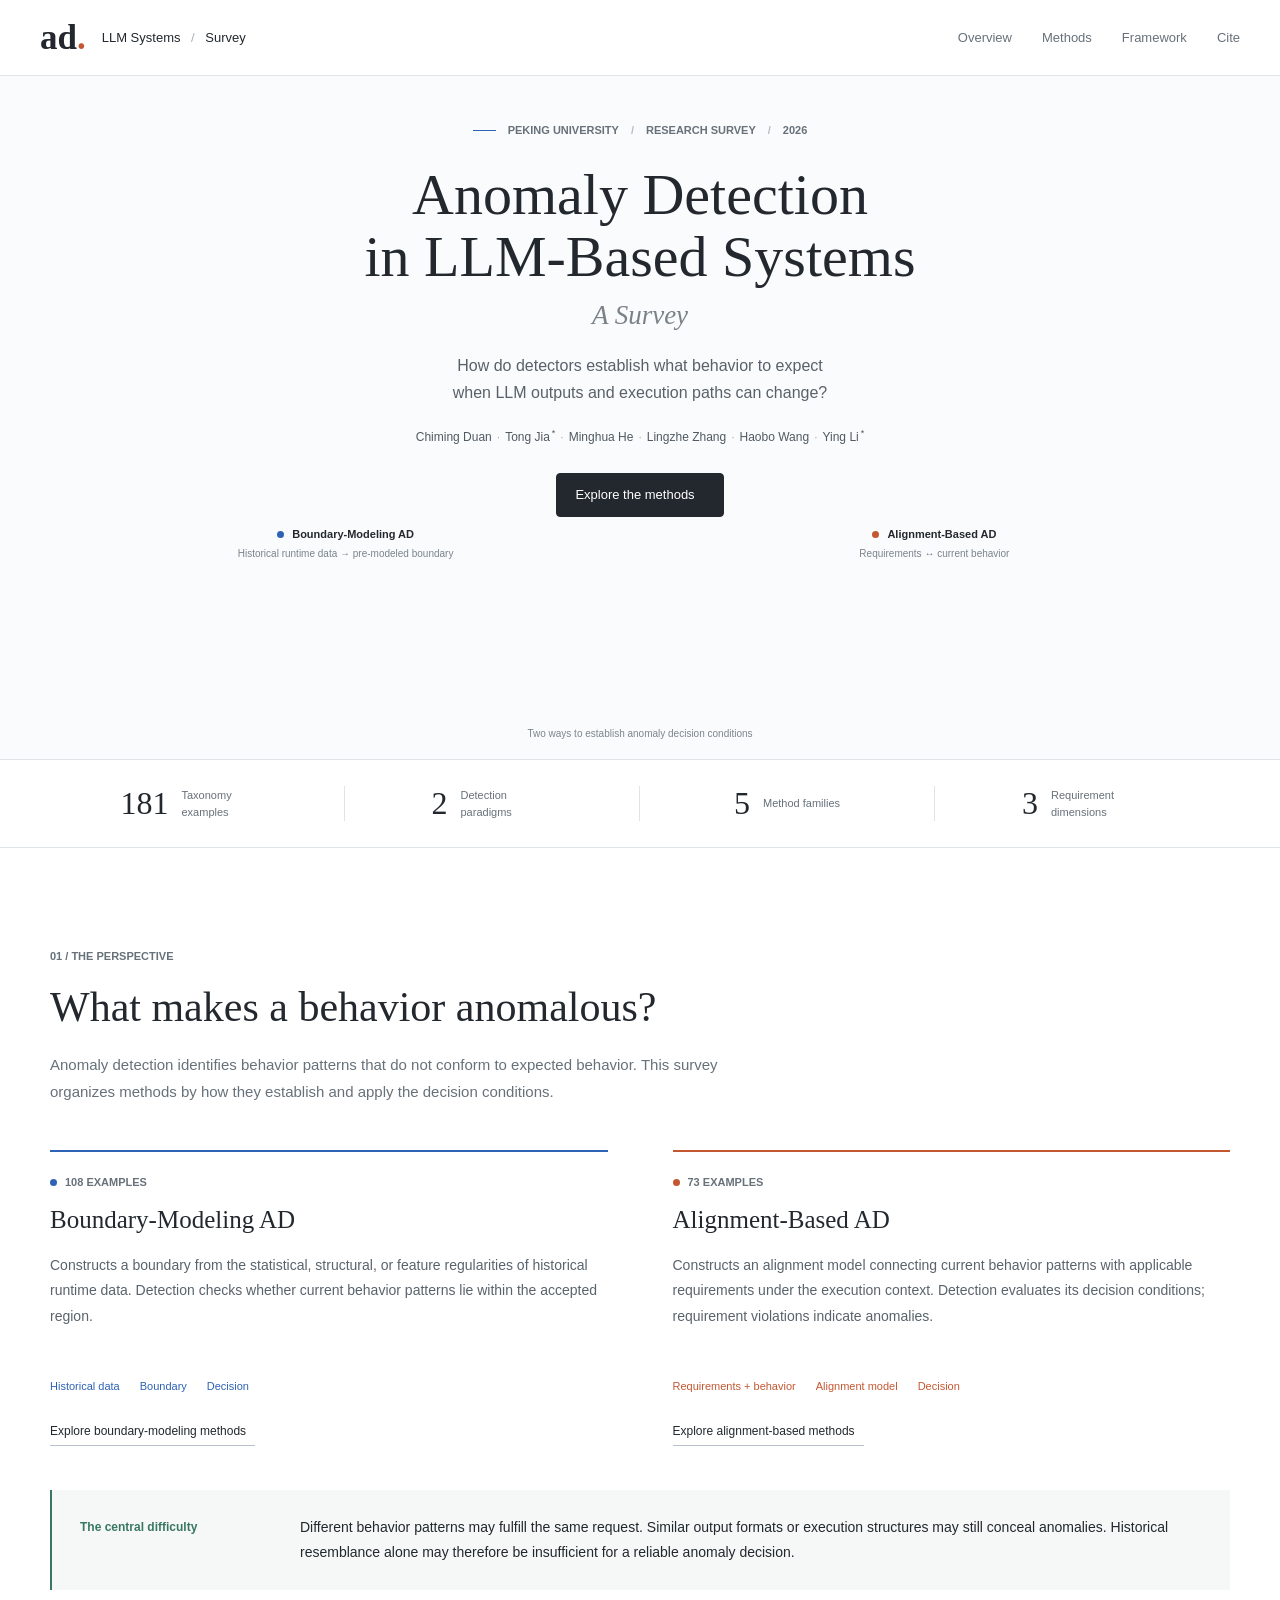
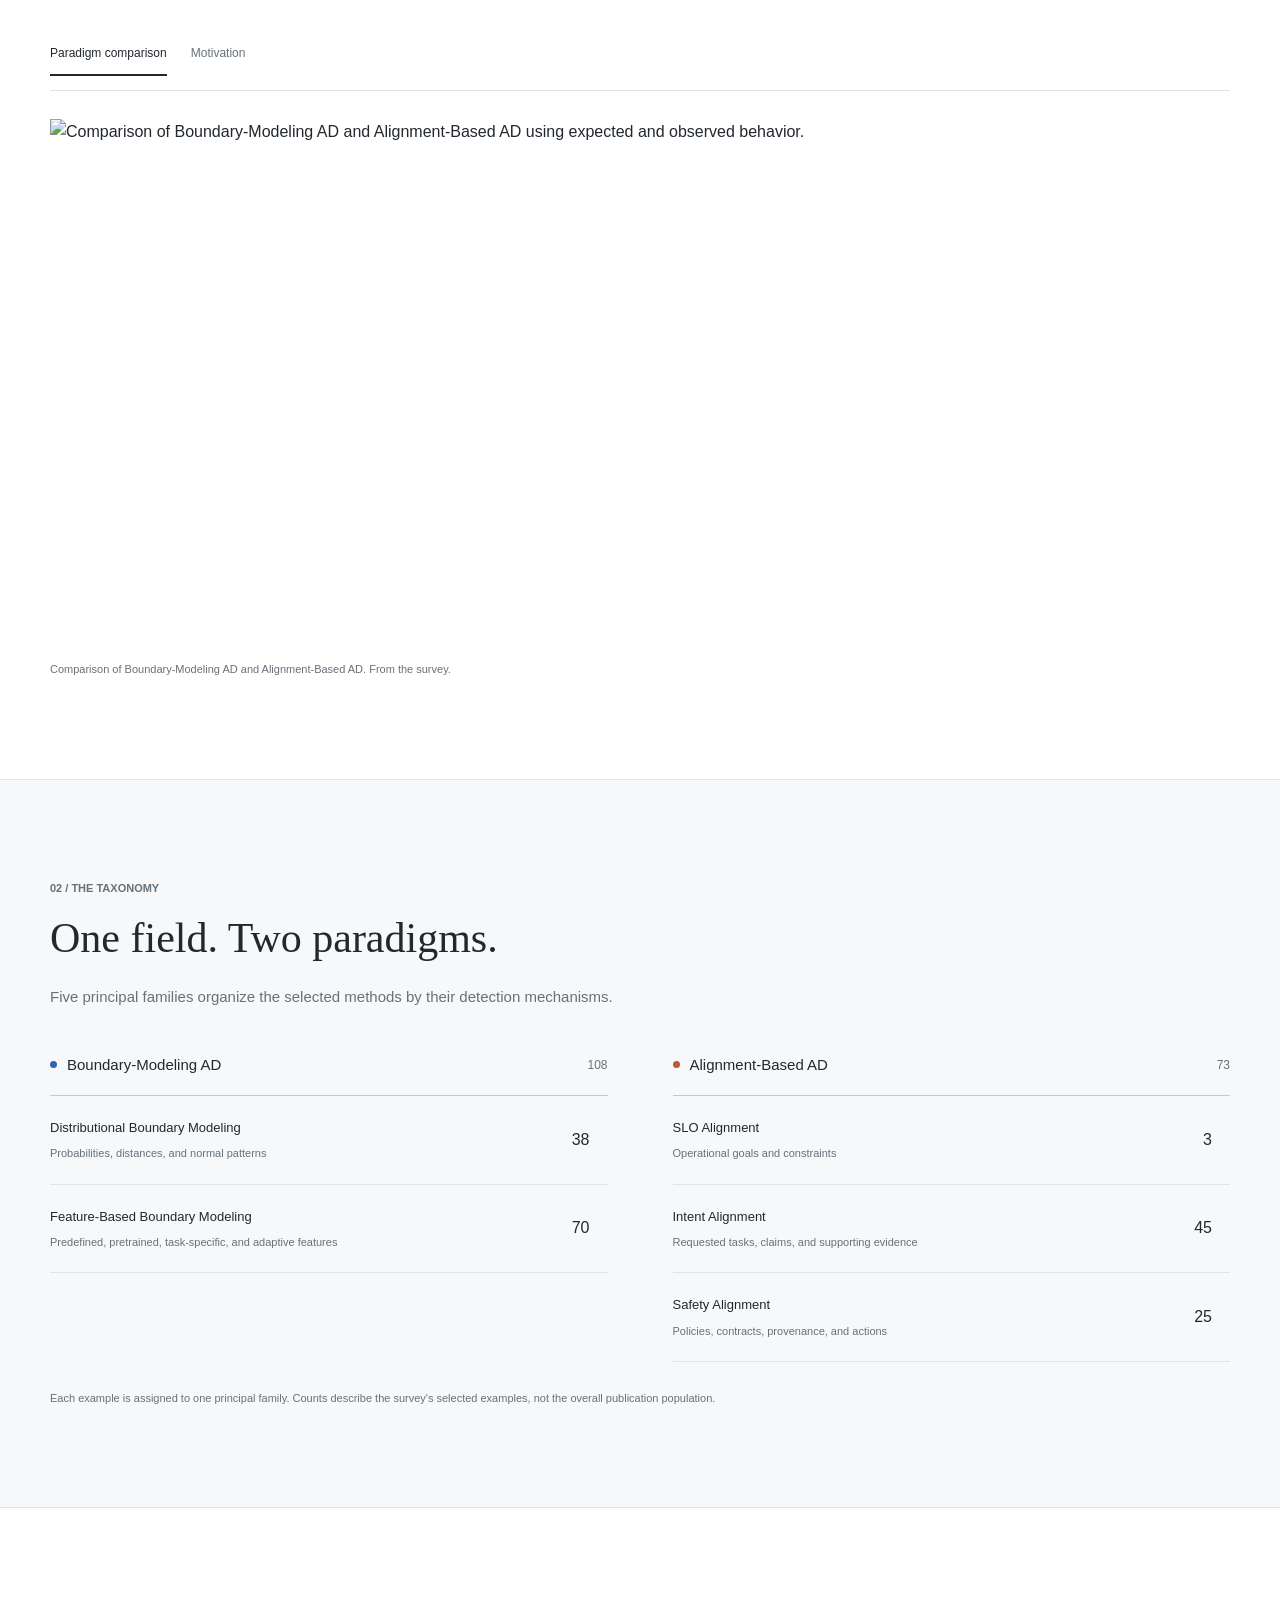
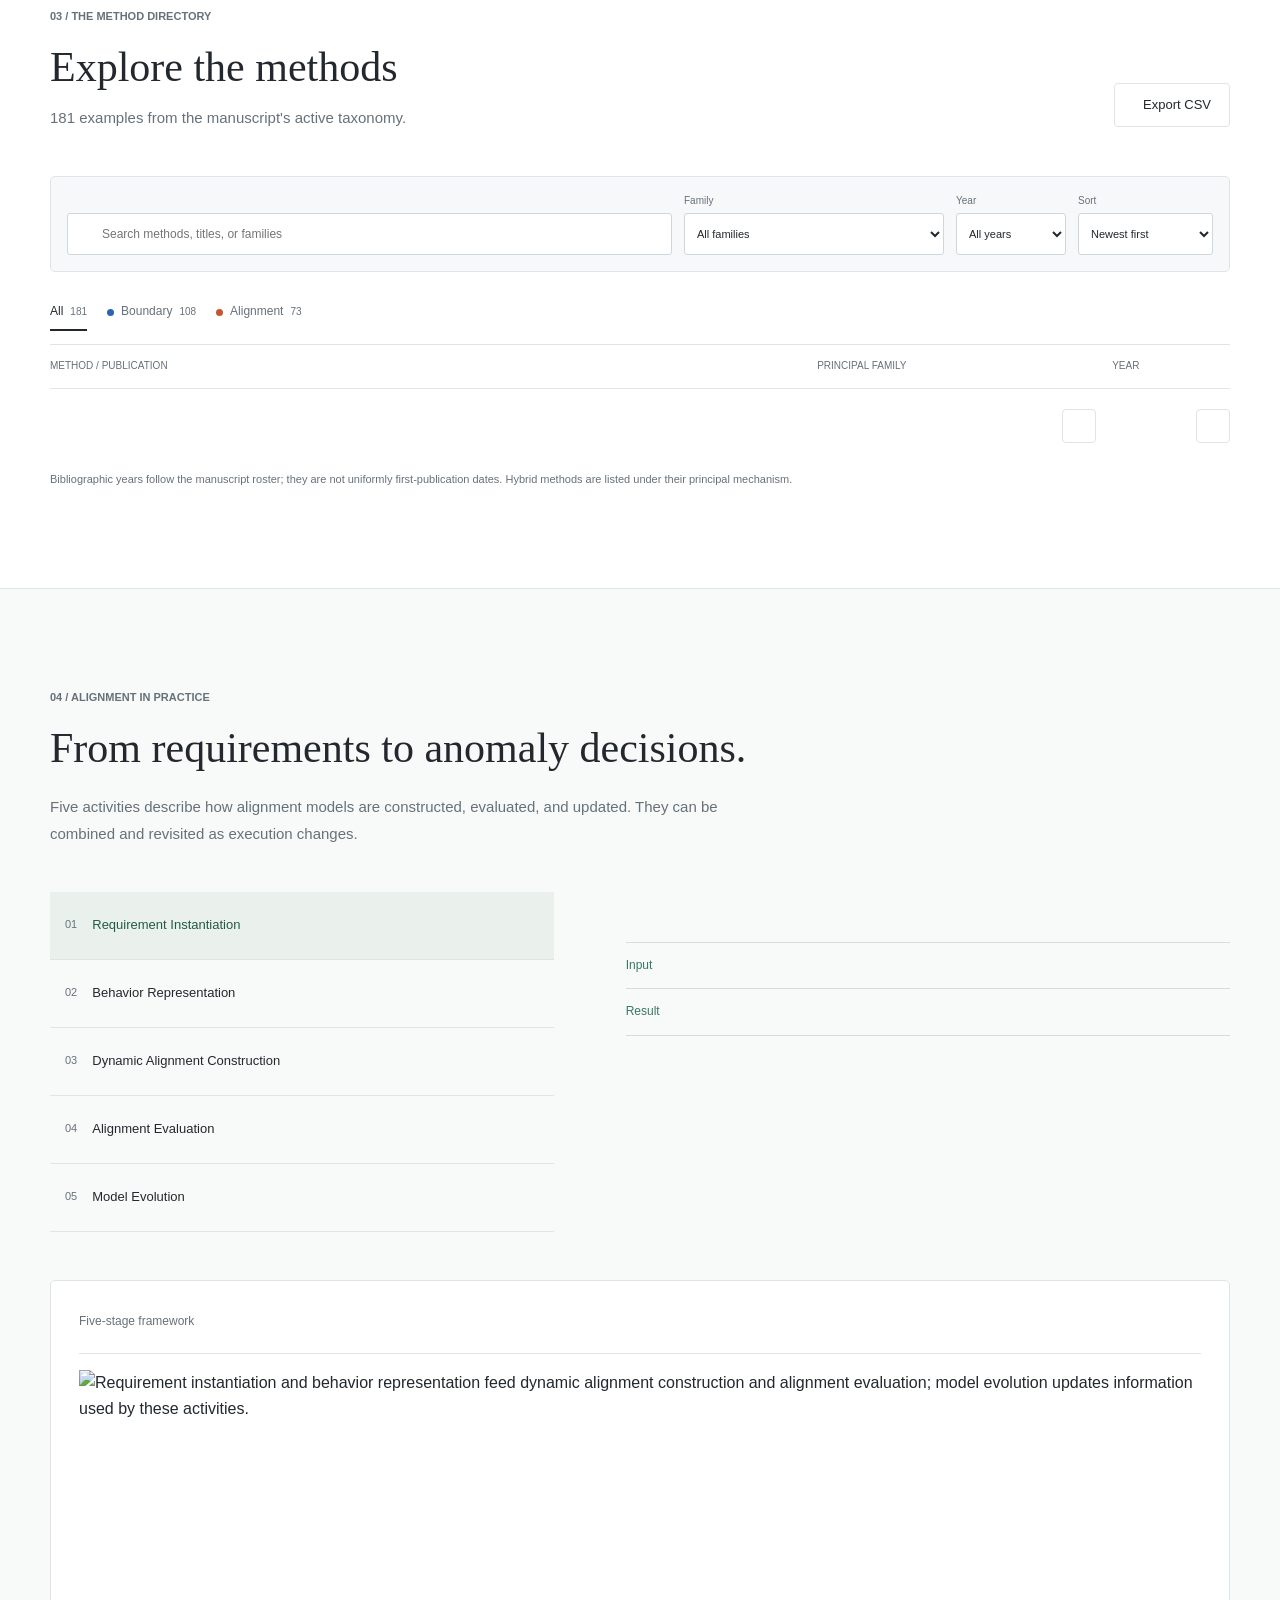
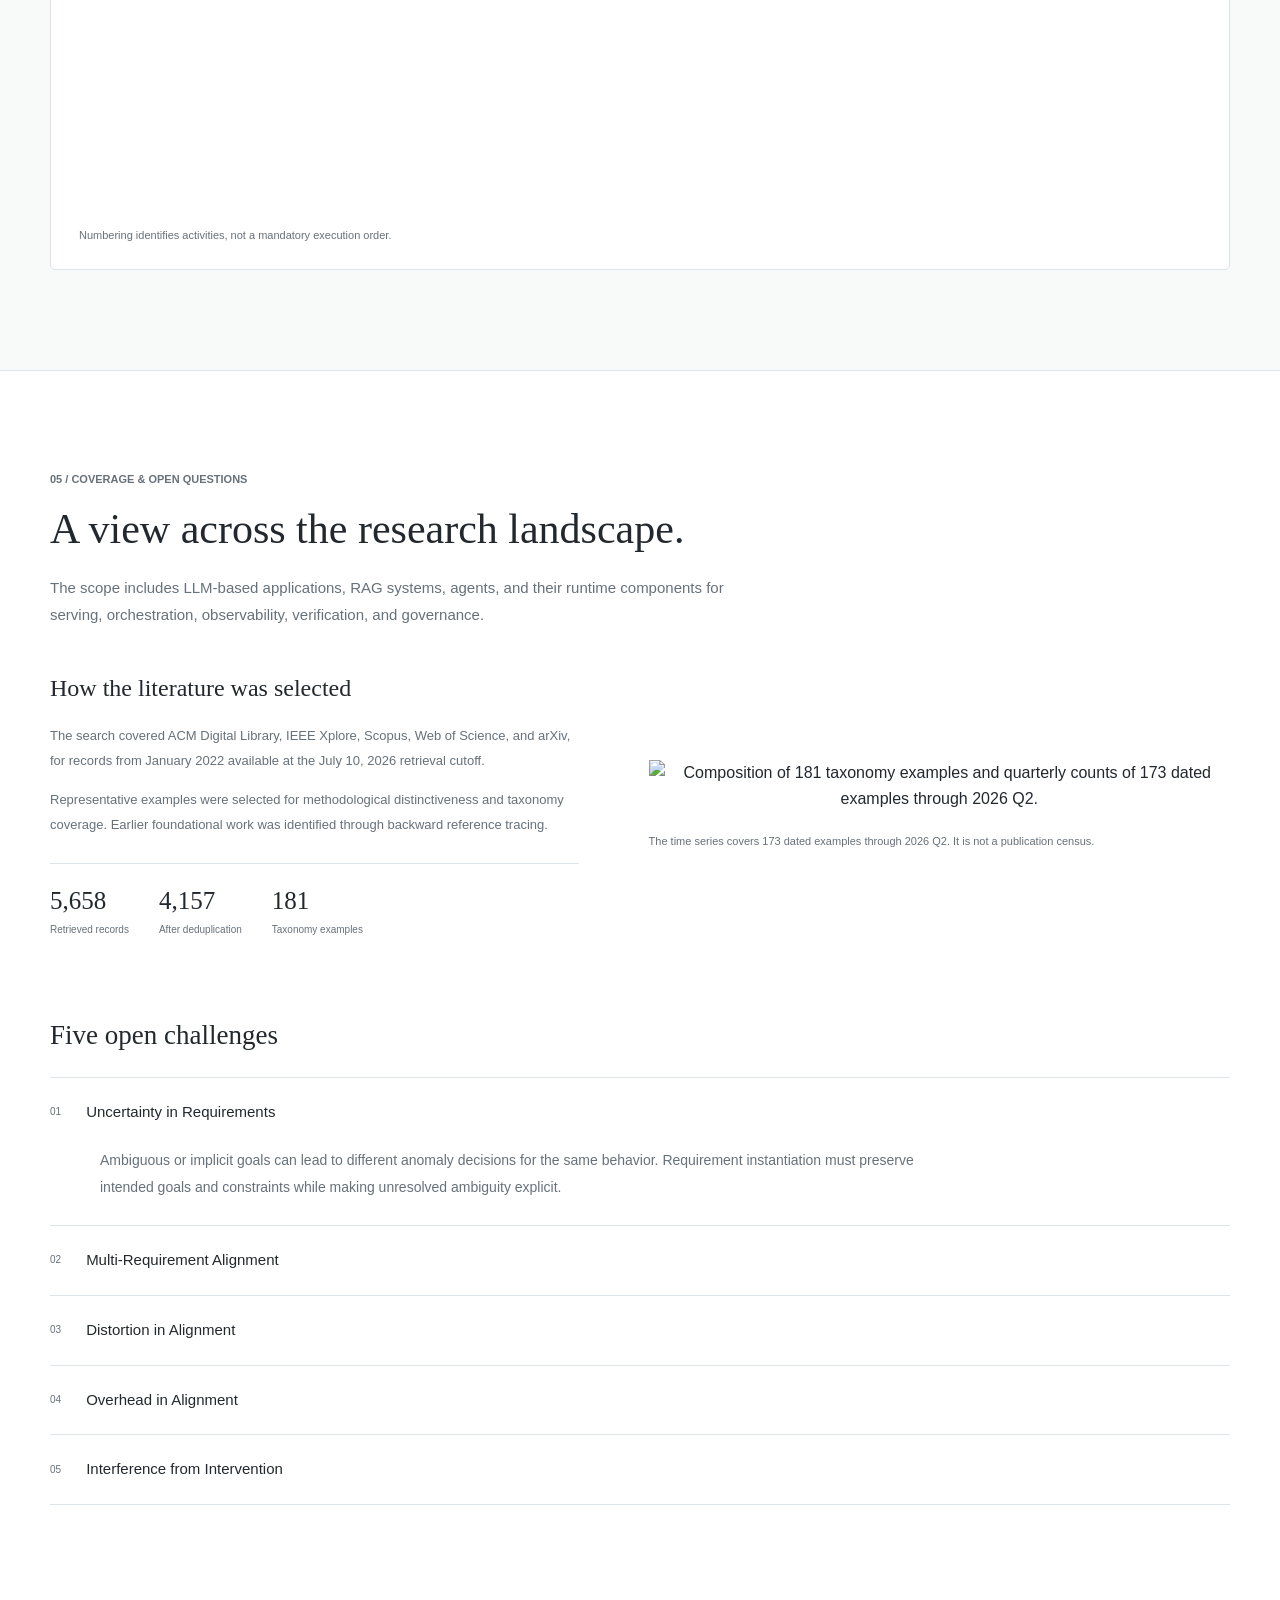
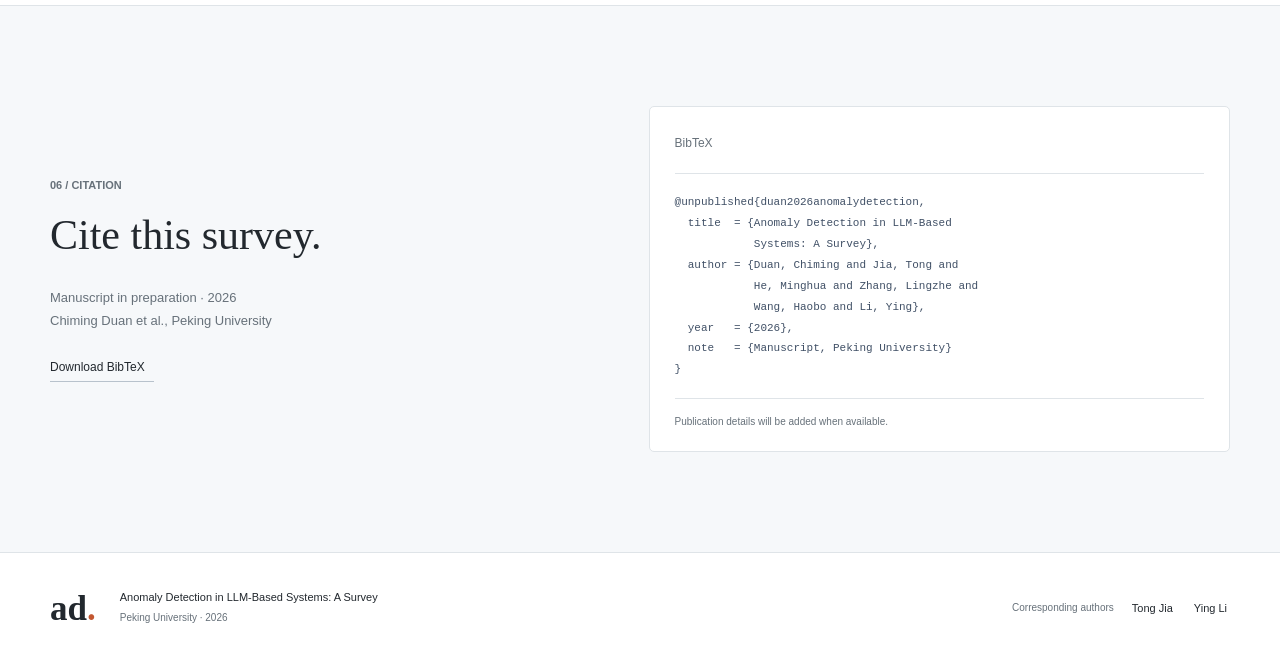
==== index.html @ 94375dc7 "Add survey companion website" ====
<!doctype html>
<html lang="en">
<head>
  <meta charset="utf-8">
  <meta name="viewport" content="width=device-width, initial-scale=1">
  <meta name="theme-color" content="#fafbfc">
  <title>Anomaly Detection in LLM-Based Systems: A Survey</title>
  <meta name="description" content="A survey of anomaly detection in LLM-based systems. Explore Boundary-Modeling AD, Alignment-Based AD, and 181 taxonomy examples.">
  <meta property="og:title" content="Anomaly Detection in LLM-Based Systems: A Survey">
  <meta property="og:description" content="Two detection paradigms. Five method families. A research companion by Chiming Duan et al., Peking University.">
  <meta property="og:type" content="website">
  <link rel="stylesheet" href="styles.css">
  <script src="assets/lucide.min.js" defer></script>
  <script src="assets/data.js" defer></script>
  <script src="app.js" defer></script>
</head>
<body>
  <a class="skip-link" href="#overview">Skip to content</a>
  <header class="site-header">
    <div class="nav-wrap">
      <a class="brand" href="#top" aria-label="Survey home"><span class="brand-mark">ad<span>.</span></span><span>LLM Systems<span class="brand-divider"> / </span>Survey</span></a>
      <nav aria-label="Main navigation">
        <a href="#overview">Overview</a><a href="#methods">Methods</a><a href="#framework">Framework</a><a href="#citation">Cite</a>
      </nav>
      <button class="icon-button menu-toggle" aria-label="Open navigation" aria-expanded="false" aria-controls="mobile-nav"><i data-lucide="menu"></i></button>
    </div>
    <nav id="mobile-nav" class="mobile-nav" aria-label="Mobile navigation" hidden><a href="#overview">Overview</a><a href="#methods">Methods</a><a href="#framework">Framework</a><a href="#citation">Citation</a></nav>
  </header>

  <main id="top">
    <section id="introduction" class="hero" aria-labelledby="paper-title">
      <canvas id="hero-canvas" aria-hidden="true"></canvas>
      <div class="hero-content container">
        <p class="eyebrow"><span class="small-line"></span> Peking University <span class="dot-separator">/</span> Research survey <span class="dot-separator">/</span> 2026</p>
        <h1 id="paper-title">Anomaly Detection<br>in LLM-Based Systems<span class="survey-subtitle">A Survey</span></h1>
        <p class="hero-description">How do detectors establish what behavior to expect<br class="desktop-break"> when LLM outputs and execution paths can change?</p>
        <p class="authors"><span class="author-name">Chiming Duan</span><span>·</span><span class="author-name">Tong Jia<sup>*</sup></span><span>·</span><span class="author-name">Minghua He</span><span>·</span><span class="author-name">Lingzhe Zhang</span><span>·</span><span class="author-name">Haobo Wang</span><span>·</span><span class="author-name">Ying Li<sup>*</sup></span></p>
        <div class="hero-actions"><a class="button primary" href="#methods">Explore the methods<i data-lucide="arrow-down"></i></a></div>
      </div>
      <div class="scene-label scene-label-boundary"><span class="legend-mark blue"></span>Boundary-Modeling AD<small>Historical runtime data → pre-modeled boundary</small></div>
      <div class="scene-label scene-label-alignment"><span class="legend-mark orange"></span>Alignment-Based AD<small>Requirements ↔ current behavior</small></div>
      <p class="hero-bottom">Two ways to establish anomaly decision conditions</p>
    </section>

    <div class="stats-band"><div class="container stats-grid">
      <div><strong>181</strong><span>Taxonomy examples</span></div><div><strong>2</strong><span>Detection paradigms</span></div><div><strong>5</strong><span>Method families</span></div><div><strong>3</strong><span>Requirement dimensions</span></div>
    </div></div>

    <section id="overview" class="section container">
      <div class="section-heading"><p class="section-index">01 / The perspective</p><h2>What makes a behavior anomalous?</h2><p>Anomaly detection identifies behavior patterns that do not conform to expected behavior. This survey organizes methods by how they establish and apply the decision conditions.</p></div>
      <div class="paradigm-columns">
        <article class="paradigm boundary"><div class="paradigm-heading"><span class="legend-mark blue"></span><span class="overline">108 examples</span></div><h3>Boundary-Modeling AD</h3><p>Constructs a boundary from the statistical, structural, or feature regularities of historical runtime data. Detection checks whether current behavior patterns lie within the accepted region.</p><div class="flow-line"><span>Historical data</span><i data-lucide="arrow-right"></i><span>Boundary</span><i data-lucide="arrow-right"></i><span>Decision</span></div><a class="text-link" href="#methods" data-paradigm="Boundary-Modeling AD">Explore boundary-modeling methods<i data-lucide="arrow-up-right"></i></a></article>
        <article class="paradigm alignment"><div class="paradigm-heading"><span class="legend-mark orange"></span><span class="overline">73 examples</span></div><h3>Alignment-Based AD</h3><p>Constructs an alignment model connecting current behavior patterns with applicable requirements under the execution context. Detection evaluates its decision conditions; requirement violations indicate anomalies.</p><div class="flow-line"><span>Requirements + behavior</span><i data-lucide="arrow-right"></i><span>Alignment model</span><i data-lucide="arrow-right"></i><span>Decision</span></div><a class="text-link" href="#methods" data-paradigm="Alignment-Based AD">Explore alignment-based methods<i data-lucide="arrow-up-right"></i></a></article>
      </div>
      <div class="insight"><span class="insight-label">The central difficulty</span><p>Different behavior patterns may fulfill the same request. Similar output formats or execution structures may still conceal anomalies. Historical resemblance alone may therefore be insufficient for a reliable anomaly decision.</p></div>
      <figure class="paper-figure">
        <div class="figure-toolbar"><div class="figure-tabs" role="tablist" aria-label="Overview figures"><button role="tab" aria-selected="true" aria-controls="overview-figure" id="figure-tab-0" data-figure="paradigms">Paradigm comparison</button><button role="tab" aria-selected="false" aria-controls="overview-figure" id="figure-tab-1" data-figure="motivation" tabindex="-1">Motivation</button></div><button class="icon-button" id="expand-overview" aria-label="Expand overview figure" title="Expand figure"><i data-lucide="maximize-2"></i></button></div>
        <div id="overview-figure" role="tabpanel" aria-labelledby="figure-tab-0"><img id="overview-image" src="assets/paradigms.png" width="5307" height="2342" loading="lazy" alt="Comparison of Boundary-Modeling AD and Alignment-Based AD using expected and observed behavior."></div>
        <figcaption id="overview-caption">Comparison of Boundary-Modeling AD and Alignment-Based AD. From the survey.</figcaption>
      </figure>
    </section>

    <section class="taxonomy-band" aria-labelledby="taxonomy-title"><div class="container section">
      <div class="section-heading compact"><p class="section-index">02 / The taxonomy</p><h2 id="taxonomy-title">One field. Two paradigms.</h2><p>Five principal families organize the selected methods by their detection mechanisms.</p></div>
      <div class="taxonomy-groups">
        <div class="taxonomy-group"><h3><span class="legend-mark blue"></span>Boundary-Modeling AD<span>108</span></h3>
          <a class="family-row" href="#methods" data-family="Distributional Boundary Modeling"><span><strong>Distributional Boundary Modeling</strong><small>Probabilities, distances, and normal patterns</small></span><span class="family-count">38<i data-lucide="arrow-up-right"></i></span></a>
          <a class="family-row" href="#methods" data-family="Feature-Based Boundary Modeling"><span><strong>Feature-Based Boundary Modeling</strong><small>Predefined, pretrained, task-specific, and adaptive features</small></span><span class="family-count">70<i data-lucide="arrow-up-right"></i></span></a>
        </div>
        <div class="taxonomy-group"><h3><span class="legend-mark orange"></span>Alignment-Based AD<span>73</span></h3>
          <a class="family-row" href="#methods" data-family="SLO Alignment"><span><strong>SLO Alignment</strong><small>Operational goals and constraints</small></span><span class="family-count">3<i data-lucide="arrow-up-right"></i></span></a>
          <a class="family-row" href="#methods" data-family="Intent Alignment"><span><strong>Intent Alignment</strong><small>Requested tasks, claims, and supporting evidence</small></span><span class="family-count">45<i data-lucide="arrow-up-right"></i></span></a>
          <a class="family-row" href="#methods" data-family="Safety Alignment"><span><strong>Safety Alignment</strong><small>Policies, contracts, provenance, and actions</small></span><span class="family-count">25<i data-lucide="arrow-up-right"></i></span></a>
        </div>
      </div><p class="source-note">Each example is assigned to one principal family. Counts describe the survey's selected examples, not the overall publication population.</p>
    </div></section>

    <section id="methods" class="section container">
      <div class="section-heading heading-with-action"><div><p class="section-index">03 / The method directory</p><h2>Explore the methods</h2><p>181 examples from the manuscript's active taxonomy.</p></div><button class="button secondary" id="export-methods"><i data-lucide="download"></i>Export CSV</button></div>
      <form class="filter-bar" id="filters" role="search">
        <div class="search-field"><i data-lucide="search" aria-hidden="true"></i><label class="sr-only" for="search">Search methods, titles, or families</label><input type="search" id="search" placeholder="Search methods, titles, or families" autocomplete="off"><button type="button" class="icon-button" id="clear-search" aria-label="Clear search" title="Clear search" hidden><i data-lucide="x"></i></button></div>
        <div class="select-field"><label for="family-filter">Family</label><select id="family-filter"><option value="">All families</option><option>Distributional Boundary Modeling</option><option>Feature-Based Boundary Modeling</option><option>SLO Alignment</option><option>Intent Alignment</option><option>Safety Alignment</option></select></div>
        <div class="select-field"><label for="year-filter">Year</label><select id="year-filter"><option value="">All years</option><option>2026</option><option>2025</option><option>2024</option><option>2023</option><option>2022</option></select></div>
        <div class="select-field"><label for="sort-filter">Sort</label><select id="sort-filter"><option value="newest">Newest first</option><option value="oldest">Oldest first</option><option value="name">Name A–Z</option></select></div>
      </form>
      <div class="directory-meta"><div class="paradigm-filters" role="group" aria-label="Detection paradigm"><button type="button" aria-pressed="true" data-filter-paradigm="">All <span>181</span></button><button type="button" aria-pressed="false" data-filter-paradigm="Boundary-Modeling AD"><span class="legend-mark blue"></span>Boundary<span>108</span></button><button type="button" aria-pressed="false" data-filter-paradigm="Alignment-Based AD"><span class="legend-mark orange"></span>Alignment<span>73</span></button></div><p id="result-count" aria-live="polite"></p></div>
      <div class="methods-table-wrap"><table class="methods-table"><thead><tr><th scope="col">Method / publication</th><th scope="col">Principal family</th><th scope="col">Year</th><th scope="col"><span class="sr-only">Publication link</span></th></tr></thead><tbody id="method-rows"></tbody></table><div id="empty-state" hidden><i data-lucide="search-x"></i><h3>No matching methods</h3><p>Try a different title, year, or family.</p><button class="button secondary" id="reset-filters">Reset filters</button></div></div>
      <div class="pagination"><span id="page-info"></span><div><button class="icon-button" id="prev-page" aria-label="Previous page" title="Previous page"><i data-lucide="arrow-left"></i></button><span id="page-number"></span><button class="icon-button" id="next-page" aria-label="Next page" title="Next page"><i data-lucide="arrow-right"></i></button></div></div>
      <p class="source-note">Bibliographic years follow the manuscript roster; they are not uniformly first-publication dates. Hybrid methods are listed under their principal mechanism.</p>
      <noscript><p>The complete method directory is available as a <a href="assets/survey-methods.csv">CSV download</a>.</p></noscript>
    </section>

    <section id="framework" class="framework-band"><div class="section container">
      <div class="section-heading"><p class="section-index">04 / Alignment in practice</p><h2>From requirements to anomaly decisions.</h2><p>Five activities describe how alignment models are constructed, evaluated, and updated. They can be combined and revisited as execution changes.</p></div>
      <div class="framework-layout"><div class="stage-tabs" role="tablist" aria-label="Alignment framework activities" aria-orientation="vertical">
        <button role="tab" id="stage-0" aria-selected="true" aria-controls="stage-panel" data-stage="0"><span>01</span>Requirement Instantiation<i data-lucide="arrow-right"></i></button>
        <button role="tab" id="stage-1" aria-selected="false" aria-controls="stage-panel" data-stage="1" tabindex="-1"><span>02</span>Behavior Representation<i data-lucide="arrow-right"></i></button>
        <button role="tab" id="stage-2" aria-selected="false" aria-controls="stage-panel" data-stage="2" tabindex="-1"><span>03</span>Dynamic Alignment Construction<i data-lucide="arrow-right"></i></button>
        <button role="tab" id="stage-3" aria-selected="false" aria-controls="stage-panel" data-stage="3" tabindex="-1"><span>04</span>Alignment Evaluation<i data-lucide="arrow-right"></i></button>
        <button role="tab" id="stage-4" aria-selected="false" aria-controls="stage-panel" data-stage="4" tabindex="-1"><span>05</span>Model Evolution<i data-lucide="arrow-right"></i></button>
      </div><div class="stage-panel" id="stage-panel" role="tabpanel" aria-labelledby="stage-0" tabindex="0"><span class="overline" id="stage-kicker"></span><h3 id="stage-title"></h3><p id="stage-description"></p><dl><div><dt>Input</dt><dd id="stage-input"></dd></div><div><dt>Result</dt><dd id="stage-output"></dd></div></dl></div></div>
      <figure class="paper-figure framework-figure"><div class="figure-toolbar"><span>Five-stage framework</span><button class="icon-button" data-expand="framework" aria-label="Expand framework figure" title="Expand figure"><i data-lucide="maximize-2"></i></button></div><img src="assets/framework.png" width="4028" height="1567" loading="lazy" alt="Requirement instantiation and behavior representation feed dynamic alignment construction and alignment evaluation; model evolution updates information used by these activities."><figcaption>Numbering identifies activities, not a mandatory execution order.</figcaption></figure>
    </div></section>

    <section class="section container" id="scope">
      <div class="section-heading"><p class="section-index">05 / Coverage & open questions</p><h2>A view across the research landscape.</h2><p>The scope includes LLM-based applications, RAG systems, agents, and their runtime components for serving, orchestration, observability, verification, and governance.</p></div>
      <div class="coverage-layout"><div class="coverage-copy"><h3>How the literature was selected</h3><p>The search covered ACM Digital Library, IEEE Xplore, Scopus, Web of Science, and arXiv, for records from January 2022 available at the July 10, 2026 retrieval cutoff.</p><p>Representative examples were selected for methodological distinctiveness and taxonomy coverage. Earlier foundational work was identified through backward reference tracing.</p><div class="screening-stats"><div><strong>5,658</strong><span>Retrieved records</span></div><div><strong>4,157</strong><span>After deduplication</span></div><div><strong>181</strong><span>Taxonomy examples</span></div></div></div><figure class="coverage-figure"><button class="image-button" data-expand="statistics" aria-label="Expand publication statistics"><img src="assets/publication-statistics.png" loading="lazy" alt="Composition of 181 taxonomy examples and quarterly counts of 173 dated examples through 2026 Q2."></button><figcaption>The time series covers 173 dated examples through 2026 Q2. It is not a publication census.</figcaption></figure></div>
      <div class="challenges"><h3>Five open challenges</h3><details open><summary><span>01</span>Uncertainty in Requirements<i data-lucide="plus"></i></summary><p>Ambiguous or implicit goals can lead to different anomaly decisions for the same behavior. Requirement instantiation must preserve intended goals and constraints while making unresolved ambiguity explicit.</p></details><details><summary><span>02</span>Multi-Requirement Alignment<i data-lucide="plus"></i></summary><p>SLO, user intent, and safety requirements can interact or conflict. Evaluation must retain separate condition-level results and evidence; achieving one goal does not cancel a mandatory constraint violation.</p></details><details><summary><span>03</span>Distortion in Alignment<i data-lucide="plus"></i></summary><p>Mapping requirements and behavior into related representations may weaken features that reveal a violation. Representational similarity should not be mistaken for conformity to expected behavior.</p></details><details><summary><span>04</span>Overhead in Alignment<i data-lucide="plus"></i></summary><p>Evidence retrieval, inference, verification, and model updates incur runtime costs. Incremental updates and selective verification must be evaluated alongside detection effectiveness and delay.</p></details><details><summary><span>05</span>Interference from Intervention<i data-lucide="plus"></i></summary><p>Blocking, retrying, or replanning too early may interrupt useful reasoning and self-correction. Intervention should account for subsequent execution and final task outcomes.</p></details></div>
    </section>

    <section id="citation" class="citation-band"><div class="section container citation-layout"><div><p class="section-index">06 / Citation</p><h2>Cite this survey.</h2><p>Manuscript in preparation · 2026<br>Chiming Duan et al., Peking University</p><div class="citation-links"><a class="text-link" href="assets/survey.bib" download>Download BibTeX<i data-lucide="arrow-down-to-line"></i></a></div></div><div class="citation-code"><div class="figure-toolbar"><span>BibTeX</span><button class="icon-button" id="copy-citation" title="Copy citation" aria-label="Copy BibTeX citation"><i data-lucide="copy"></i></button></div><pre><code id="bibtex">@unpublished{duan2026anomalydetection,
  title  = {Anomaly Detection in LLM-Based
            Systems: A Survey},
  author = {Duan, Chiming and Jia, Tong and
            He, Minghua and Zhang, Lingzhe and
            Wang, Haobo and Li, Ying},
  year   = {2026},
  note   = {Manuscript, Peking University}
}</code></pre><p>Publication details will be added when available.</p></div></div></section>
  </main>
  <footer class="container"><a class="brand-mark" href="#top" aria-label="Back to top">ad<span>.</span></a><p>Anomaly Detection in LLM-Based Systems: A Survey<br><span>Peking University · 2026</span></p><div><span>Corresponding authors</span><a href="mailto:jia.tong@pku.edu.cn">Tong Jia<i data-lucide="arrow-up-right"></i></a><a href="mailto:li.ying@pku.edu.cn">Ying Li<i data-lucide="arrow-up-right"></i></a></div></footer>
  <dialog id="figure-dialog" aria-labelledby="dialog-title"><div class="dialog-toolbar"><h2 id="dialog-title"></h2><div><a class="icon-button" id="download-figure" download aria-label="Download figure" title="Download figure"><i data-lucide="download"></i></a><button class="icon-button" id="close-dialog" aria-label="Close figure" title="Close figure"><i data-lucide="x"></i></button></div></div><div class="dialog-image"><img id="dialog-image" alt=""></div></dialog>
  <div class="toast" id="toast" role="status" hidden></div>
</body>
</html>
---- styles.css ----
:root{--ink:#22282e;--muted:#67717a;--line:#dfe4e8;--paper:#fff;--tint:#f6f8fa;--blue:#2d62b5;--blue-soft:#edf3fc;--orange:#c35731;--orange-soft:#fcf1ec;--green:#397763;--serif:Georgia,'Times New Roman',serif;--sans:Inter,-apple-system,BlinkMacSystemFont,'Segoe UI',sans-serif}
*{box-sizing:border-box;letter-spacing:0}html{scroll-behavior:smooth;scroll-padding-top:96px}body{margin:0;color:var(--ink);background:var(--paper);font-family:var(--sans);font-size:16px;line-height:1.65}a{color:inherit;text-decoration:none}button,input,select{font:inherit}button,a,input,select,summary{-webkit-tap-highlight-color:transparent}button{cursor:pointer}button:disabled{cursor:default;opacity:.32}button{color:inherit}button:focus-visible,a:focus-visible,input:focus-visible,select:focus-visible,summary:focus-visible,[tabindex]:focus-visible{outline:3px solid #3678d4;outline-offset:4px}svg{width:18px;height:18px;stroke-width:1.65;flex-shrink:0}img{display:block;max-width:100%;height:auto}h1,h2,h3,p{margin:0}h1,h2,h3{font-weight:500}h2{font-family:var(--serif);font-size:42px;line-height:1.18}h3{font-size:21px;line-height:1.35}p{overflow-wrap:break-word}button,select{border-radius:4px}[hidden]{display:none!important}.container{max-width:1180px;margin-inline:auto;width:calc(100% - 96px)}.section{padding-block:100px}.sr-only{position:absolute;width:1px;height:1px;overflow:hidden;clip:rect(0,0,0,0);white-space:nowrap}.skip-link{position:fixed;z-index:100;top:8px;left:8px;padding:10px 20px;background:white;transform:translateY(-180%)}.skip-link:focus{transform:none}.site-header{height:76px;position:sticky;top:0;background:#fffefcf5;background:rgba(255,255,255,.96);z-index:20;border-bottom:1px solid var(--line)}.nav-wrap{max-width:1440px;width:calc(100% - 80px);height:100%;margin:auto;display:flex;align-items:center;justify-content:space-between;gap:24px}.brand{display:flex;align-items:center;gap:16px;font-size:13px;font-weight:500;white-space:nowrap}.brand-mark{font-family:var(--serif);font-size:35px;font-weight:700;line-height:1}.brand-mark span{color:var(--orange)}.brand-divider{color:#aab1b8;margin-inline:7px}.nav-wrap nav{display:flex;gap:30px;font-size:13px;color:var(--muted)}.nav-wrap nav a{padding:24px 0;position:relative}.nav-wrap nav a:hover,.nav-wrap nav a.active{color:var(--ink)}.nav-wrap nav a.active:after{content:'';height:2px;background:var(--blue);position:absolute;bottom:12px;left:0;right:0}.header-paper{display:flex;align-items:center;gap:9px;font-size:13px}.header-paper svg:last-child{width:14px}.menu-toggle{display:none!important}.mobile-nav{position:absolute;top:63px;left:0;right:0;background:#fff;box-shadow:0 12px 18px #16212c0c;padding:10px 24px;border-bottom:1px solid var(--line)}.mobile-nav a{display:block;padding:12px 0}
.hero{position:relative;text-align:center;overflow:hidden;background:#fafbfc}.hero-content{position:relative;z-index:2;padding-top:46px;padding-bottom:242px;pointer-events:none}.hero-content a{pointer-events:auto}.eyebrow,.section-index,.overline{font-size:11px;font-weight:600;text-transform:uppercase;letter-spacing:0;line-height:1.5}.eyebrow{display:flex;align-items:center;justify-content:center;gap:12px;color:var(--muted);margin-bottom:25px}.small-line{width:23px;height:1px;background:var(--blue)}.dot-separator{color:#b5bdc4}h1{font-family:var(--serif);font-size:58px;line-height:1.07;font-weight:400}.survey-subtitle{display:block;font-size:27px;font-style:italic;color:#7a8289;margin-top:13px}.hero-description{font-size:16px;line-height:1.65;margin-top:24px;color:#58616a}.authors{font-size:12px;margin-top:20px;color:#4f5962}.authors span{color:#a9b1b8;margin:0 5px}.authors sup{font-size:9px;margin-left:2px}.hero-actions{display:flex;justify-content:center;gap:12px;margin-top:25px}.button{display:inline-flex;align-items:center;justify-content:center;gap:10px;min-height:44px;padding:11px 18px;font-size:13px;font-weight:500;line-height:1.4;border:1px solid var(--line);border-radius:4px;transition:background .15s,border-color .15s;white-space:normal;text-align:center}.button.primary{background:var(--ink);color:#fff;border-color:var(--ink)}.button.primary:hover{background:#3e4852}.button.secondary{background:#fff}.button.secondary:hover{border-color:#aebac6;background:#f8fafc}.button svg{width:16px;height:16px}.hero canvas{position:absolute;left:0;bottom:0;width:100%;height:246px}.scene-label{position:absolute;z-index:1;bottom:190px;font-size:11px;font-weight:600;width:44%;line-height:1.4;display:block}.scene-label .legend-mark{display:inline-block;margin-right:8px}.scene-label small{display:block;font-size:10px;font-weight:400;color:#7a838c;margin-top:5px}.scene-label-boundary{left:5%}.scene-label-alignment{right:5%}.hero-bottom{position:absolute;bottom:17px;left:0;right:0;font-size:10px;color:#7c858d}.legend-mark{width:7px;height:7px;border-radius:50%;display:block;flex-shrink:0}.blue{background:var(--blue)}.orange{background:var(--orange)}.stats-band{border-top:1px solid var(--line);border-bottom:1px solid var(--line)}.stats-grid{display:grid;grid-template-columns:repeat(4,1fr);padding-block:26px}.stats-grid>div{display:flex;justify-content:center;align-items:center;gap:13px;border-right:1px solid var(--line)}.stats-grid>div:last-child{border:0}.stats-grid strong{font:400 32px/1.1 var(--serif);font-variant-numeric:tabular-nums}.stats-grid span{font-size:11px;color:var(--muted);line-height:1.5;max-width:92px}
.section-heading{max-width:710px;margin-bottom:45px}.section-index{color:var(--muted);margin-bottom:18px}.section-heading h2{margin-bottom:19px}.section-heading>p:last-child,.section-heading>div>p:last-child{color:var(--muted);font-size:15px;line-height:1.8}.paradigm-columns{display:grid;grid-template-columns:1fr 1fr;gap:65px}.paradigm{border-top:2px solid var(--blue);padding-top:22px}.paradigm.alignment{border-color:var(--orange)}.paradigm-heading{display:flex;align-items:center;gap:8px;color:var(--muted);margin-bottom:12px}.paradigm h3{font-size:25px;font-family:var(--serif);margin-bottom:16px}.paradigm p{font-size:14px;line-height:1.85;color:#59636c;min-height:103px}.flow-line{display:flex;align-items:center;gap:10px;padding-block:23px;font-size:11px;line-height:1.4}.boundary .flow-line{color:var(--blue)}.alignment .flow-line{color:var(--orange)}.flow-line svg{width:16px}.text-link{display:inline-flex;align-items:center;gap:9px;font-size:12px;font-weight:500;border-bottom:1px solid #b8c2cc;padding-bottom:4px;line-height:1.6}.text-link:hover{color:var(--blue);border-color:var(--blue)}.text-link svg{width:15px}.insight{display:grid;grid-template-columns:190px 1fr;gap:30px;border-left:2px solid var(--green);background:#f5f8f7;padding:25px 28px;margin-block:44px}.insight-label{font-size:12px;font-weight:600;color:var(--green);padding-top:3px}.insight p{font-size:14px;line-height:1.8}.paper-figure{margin:40px 0 0}.figure-toolbar{display:flex;align-items:center;justify-content:space-between;gap:12px;border-bottom:1px solid var(--line);padding-bottom:14px;margin-bottom:28px;min-height:45px;font-size:12px;color:var(--muted)}.figure-tabs{display:flex;gap:24px}.figure-tabs button{border:0;background:transparent;border-bottom:2px solid transparent;border-radius:0;padding:10px 0;color:var(--muted);font-size:12px}.figure-tabs button[aria-selected=true]{border-color:var(--ink);color:var(--ink)}.icon-button{width:34px;height:34px;display:inline-flex;align-items:center;justify-content:center;background:transparent;border:1px solid transparent;border-radius:4px;padding:7px;flex-shrink:0}.icon-button:hover:not(:disabled){background:#edf1f5;border-color:var(--line)}.paper-figure img{margin:auto;max-height:530px;object-fit:contain;width:100%;background:white}.paper-figure [role=tabpanel]{min-height:230px}figcaption{font-size:11px;line-height:1.7;color:var(--muted);margin-top:20px}.taxonomy-band{background:var(--tint);border-block:1px solid var(--line)}.taxonomy-groups{display:grid;grid-template-columns:1fr 1fr;gap:65px}.taxonomy-group h3{font-size:15px;display:flex;align-items:center;gap:10px;padding-bottom:20px;border-bottom:1px solid #bdc9d4}.taxonomy-group h3>span:last-child{margin-left:auto;color:var(--muted);font-size:12px}.family-row{display:flex;align-items:center;justify-content:space-between;gap:20px;padding:21px 0;border-bottom:1px solid var(--line);transition:color .15s}.family-row:hover{color:var(--blue)}.family-row strong{font-size:13px;font-weight:500;display:block}.family-row small{display:block;font-size:11px;color:var(--muted);margin-top:6px}.family-count{display:flex;align-items:center;gap:18px;font-size:16px;font-variant-numeric:tabular-nums}.family-count svg{width:16px;color:var(--muted)}.source-note{font-size:11px;line-height:1.7;color:var(--muted);margin-top:27px;max-width:860px}.heading-with-action{max-width:none;display:flex;justify-content:space-between;align-items:flex-end;gap:25px}.heading-with-action h2{margin-bottom:12px}.heading-with-action .button{flex-shrink:0;margin-bottom:4px}.filter-bar{display:grid;grid-template-columns:minmax(260px,1fr) minmax(180px,260px) 110px 135px;gap:12px;background:var(--tint);padding:16px;margin:0;border:1px solid var(--line);border-radius:5px}.search-field{position:relative;display:flex;align-items:center;background:#fff;border:1px solid #cfd7de;border-radius:3px;min-width:0;align-self:end;height:42px}.search-field>svg{position:absolute;left:12px;color:var(--muted);width:17px}.search-field input{border:0;background:transparent;width:100%;height:100%;padding:10px 34px;font-size:12px;min-width:0;color:var(--ink)}.search-field input::-webkit-search-cancel-button{display:none}.search-field .icon-button{position:absolute;right:2px;width:28px;height:28px}.select-field{min-width:0}.select-field label{display:block;font-size:10px;color:var(--muted);line-height:1.5;margin-bottom:5px}.select-field select{width:100%;height:42px;background-color:#fff;border:1px solid #cfd7de;border-radius:3px;color:var(--ink);font-size:11px;padding:0 8px;min-width:0}.directory-meta{display:flex;justify-content:space-between;align-items:center;gap:18px;margin:23px 0 13px}.directory-meta p{font-size:11px;color:var(--muted);white-space:nowrap}.paradigm-filters{display:flex;gap:20px;align-items:center;flex-wrap:wrap}.paradigm-filters button{display:flex;align-items:center;justify-content:center;gap:7px;border:0;border-bottom:2px solid transparent;border-radius:0;background:none;padding:7px 0;font-size:12px;color:var(--muted)}.paradigm-filters button[aria-pressed=true]{border-color:var(--ink);color:var(--ink)}.paradigm-filters button>span:not(.legend-mark){font-size:10px;color:var(--muted)}.methods-table{border-collapse:collapse;width:100%;table-layout:fixed;text-align:left}.methods-table th{font-size:10px;text-transform:uppercase;font-weight:500;color:var(--muted);border-block:1px solid var(--line);padding:13px 12px}.methods-table th:first-child{width:64%;padding-left:0}.methods-table th:nth-child(2){width:25%}.methods-table th:nth-child(3){width:7%}.methods-table th:last-child{width:4%;padding-right:0}.methods-table td{padding:17px 12px;border-bottom:1px solid var(--line);vertical-align:middle}.methods-table td:first-child{padding-left:0}.methods-table td:last-child{padding-right:0}.methods-table tbody tr:hover{background:#fafbfc}.method-name{font-size:13px;font-weight:600;line-height:1.5;display:block}.method-name:hover{text-decoration:underline;text-underline-offset:3px;color:var(--blue)}.method-title{font-size:11px;line-height:1.7;color:var(--muted);margin-top:4px;max-width:600px;overflow-wrap:anywhere}.method-note{font-size:10px;color:var(--green);margin-top:5px}.family-label{display:flex;align-items:flex-start;gap:8px;font-size:11px;line-height:1.6}.family-label .legend-mark{margin-top:5px;width:5px;height:5px}.method-year{font-size:11px;font-variant-numeric:tabular-nums}.methods-table .icon-button{width:28px;height:28px;padding:5px}.pagination{display:flex;justify-content:space-between;align-items:center;padding-top:20px;color:var(--muted);font-size:11px}.pagination>div{display:flex;align-items:center;gap:12px}.pagination #page-number{width:76px;text-align:center}.pagination .icon-button{border-color:var(--line)}#empty-state{text-align:center;padding:65px 20px;border-bottom:1px solid var(--line)}#empty-state>svg{width:28px;height:28px;color:var(--muted);margin-bottom:12px}#empty-state h3{font-size:18px}#empty-state p{font-size:13px;color:var(--muted);margin:10px 0 20px}
.framework-band{background:#f8faf9;border-block:1px solid var(--line)}.framework-layout{display:grid;grid-template-columns:1fr 1.2fr;gap:72px;margin-top:45px}.stage-tabs{display:flex;flex-direction:column}.stage-tabs button{display:flex;align-items:center;gap:15px;text-align:left;min-height:68px;padding:18px 15px;border:0;border-bottom:1px solid var(--line);background:transparent;border-radius:0;font-size:13px;line-height:1.45}.stage-tabs button>span{font-size:11px;color:var(--muted);font-variant-numeric:tabular-nums}.stage-tabs button>svg{margin-left:auto;opacity:0;width:16px}.stage-tabs button[aria-selected=true]{background:#eaf1ed;color:#235a47}.stage-tabs button[aria-selected=true]>svg{opacity:1}.stage-tabs button:hover{background:#eff4f1}.stage-panel{padding:24px 0;min-height:340px}.stage-panel .overline{color:var(--green)}.stage-panel h3{font:400 29px/1.25 var(--serif);margin:15px 0 17px}.stage-panel p{font-size:14px;line-height:1.85;color:#58645f}.stage-panel dl{margin:26px 0 0;border-top:1px solid #d4dfd8}.stage-panel dl>div{display:grid;grid-template-columns:70px 1fr;gap:16px;border-bottom:1px solid #d4dfd8;padding:13px 0;font-size:12px}.stage-panel dt{color:var(--green)}.stage-panel dd{margin:0}.framework-figure{margin-top:48px;background:#fff;padding:24px 28px;border:1px solid var(--line);border-radius:5px}.framework-figure .figure-toolbar{margin-bottom:16px}.coverage-layout{display:grid;grid-template-columns:1fr 1.1fr;gap:70px;align-items:center}.coverage-copy h3{font:400 24px/1.3 var(--serif);margin-bottom:20px}.coverage-copy p{font-size:13px;line-height:1.9;color:var(--muted);margin-bottom:15px}.screening-stats{display:flex;gap:30px;border-top:1px solid var(--line);padding-top:22px;margin-top:25px}.screening-stats strong{font:400 25px/1.2 var(--serif);display:block}.screening-stats span{font-size:10px;color:var(--muted);display:block;margin-top:6px}.coverage-figure{margin:0}.image-button{display:block;width:100%;background:none;border:0;padding:0;cursor:zoom-in}.challenges{margin-top:80px}.challenges>h3{font:400 27px/1.3 var(--serif);padding-bottom:24px;border-bottom:1px solid var(--line)}details{border-bottom:1px solid var(--line)}summary{display:flex;align-items:center;gap:25px;list-style:none;padding:22px 0;font-size:15px;cursor:pointer}summary::-webkit-details-marker{display:none}summary>span{font-size:10px;color:var(--muted);font-variant-numeric:tabular-nums}summary>svg{margin-left:auto;width:16px;transition:transform .2s}details[open] summary>svg{transform:rotate(45deg)}details>p{padding:0 50px 25px;max-width:920px;font-size:14px;color:var(--muted);line-height:1.9}.citation-band{background:var(--tint);border-block:1px solid var(--line)}.citation-layout{display:grid;grid-template-columns:1fr 1.1fr;gap:70px;align-items:center}.citation-layout h2{margin-bottom:25px}.citation-layout>div>p:not(.section-index){font-size:13px;line-height:1.8;color:var(--muted)}.citation-links{display:flex;align-items:center;gap:20px;margin-top:25px;flex-wrap:wrap}.citation-code{min-width:0;background:white;border:1px solid var(--line);border-radius:5px;padding:20px 25px}.citation-code .figure-toolbar{margin-bottom:18px;padding-bottom:12px}.citation-code pre{white-space:pre-wrap;overflow-wrap:anywhere;font:11px/1.9 'SFMono-Regular',Consolas,'Liberation Mono',monospace;margin:0;color:#405066}.citation-code p{font-size:10px!important;color:var(--muted);border-top:1px solid var(--line);margin-top:18px;padding-top:14px}footer{display:flex;align-items:center;gap:24px;padding-block:35px}footer p{font-size:11px;line-height:1.8}footer p span{color:var(--muted);font-size:10px}footer>div{margin-left:auto;display:flex;gap:18px;align-items:center;font-size:11px}footer>div>span{color:var(--muted);font-size:10px}footer>div>a{display:flex;align-items:center;gap:3px}footer svg{width:13px}dialog{border:1px solid var(--line);border-radius:6px;width:min(1300px,94vw);max-height:90vh;padding:22px;background:white;box-shadow:0 20px 90px #0003}dialog::backdrop{background:#17212dcc}.dialog-toolbar{display:flex;justify-content:space-between;gap:20px;align-items:center;padding-bottom:18px;border-bottom:1px solid var(--line)}.dialog-toolbar h2{font-family:var(--sans);font-size:16px}.dialog-toolbar>div{display:flex;gap:8px}.dialog-image{overflow:auto;max-height:calc(90vh - 105px);padding-top:24px}.dialog-image img{width:100%;background:#fff}.toast{position:fixed;z-index:80;bottom:30px;left:50%;transform:translateX(-50%);border-radius:4px;background:var(--ink);color:white;padding:11px 20px;font-size:13px;box-shadow:0 4px 20px #0002;max-width:calc(100% - 30px);text-align:center}
@media(min-width:1500px){.hero-content{padding-top:58px;padding-bottom:260px}h1{font-size:64px}.hero canvas{height:260px}.scene-label{bottom:197px}}
@media(max-width:1000px){.container{width:calc(100% - 56px)}.nav-wrap{width:calc(100% - 48px)}.brand>span:last-child{font-size:11px}.nav-wrap nav{gap:20px}h1{font-size:50px}.paradigm-columns,.taxonomy-groups{gap:36px}.flow-line{flex-wrap:wrap}.filter-bar{grid-template-columns:minmax(220px,1fr) 210px 90px}.filter-bar .select-field:last-child{grid-column:3}.search-field{grid-row:1 / 3;align-self:center}.filter-bar .select-field:nth-child(2){grid-row:1 / 3;align-self:center}.framework-layout{gap:40px;grid-template-columns:1fr 1.1fr}.stage-tabs button{font-size:12px;padding-inline:10px}.coverage-layout,.citation-layout{gap:35px}.screening-stats{gap:20px}.insight{grid-template-columns:150px 1fr;gap:20px}footer>div{gap:10px}footer>div>span{display:none}}
@media(max-width:700px){html{scroll-padding-top:82px}.container{width:calc(100% - 40px)}.site-header{height:64px}.nav-wrap{width:calc(100% - 36px);gap:15px}.brand{gap:11px}.brand>span:last-child{font-size:11px}.brand-divider{margin-inline:3px}.brand-mark{font-size:31px}.nav-wrap nav{display:none}.header-paper{margin-left:auto;font-size:12px;gap:5px}.header-paper svg:first-child{display:none}.menu-toggle{display:inline-flex!important}.hero-content{padding-top:33px;padding-bottom:199px}.eyebrow{font-size:9px;gap:7px;margin-bottom:21px}.small-line{width:14px}h1{font-size:36px;line-height:1.12}.survey-subtitle{font-size:23px;margin-top:12px}.hero-description{font-size:14px;line-height:1.65;margin-top:22px;max-width:360px;margin-inline:auto}.desktop-break{display:none}.authors{font-size:10px;line-height:1.9;max-width:340px;margin:17px auto 0}.authors span{margin:0 2px}.hero-actions{gap:8px;margin-top:21px}.hero-actions .button{padding:11px 12px;font-size:11px;gap:7px}.hero-actions .button svg{width:14px}.hero canvas{height:201px}.scene-label{bottom:146px;font-size:9px;width:48%}.scene-label-boundary{left:1%}.scene-label-alignment{right:1%}.scene-label small{font-size:8px;max-width:160px;margin:4px auto 0}.scene-label .legend-mark{width:5px;height:5px;margin-right:3px}.hero-bottom{font-size:8px;bottom:12px}.stats-grid{grid-template-columns:repeat(4,1fr);width:calc(100% - 24px);padding-block:19px}.stats-grid>div{flex-direction:column;gap:7px;align-items:center;text-align:center}.stats-grid strong{font-size:27px}.stats-grid span{font-size:9px;padding-inline:5px}.section{padding-block:64px}h2{font-size:32px;line-height:1.2}.section-heading{margin-bottom:30px}.section-index{font-size:10px;margin-bottom:14px}.section-heading>p:last-child,.section-heading>div>p:last-child{font-size:13px}.paradigm-columns,.taxonomy-groups{grid-template-columns:1fr;gap:38px}.paradigm h3{font-size:23px}.paradigm p{min-height:0;font-size:13px}.flow-line{font-size:10px;gap:8px;padding-block:20px}.insight{grid-template-columns:1fr;gap:9px;margin-block:32px;padding:20px}.insight p{font-size:13px}.paper-figure{margin-top:30px}.figure-tabs{gap:18px}.figure-tabs button{font-size:11px}.figure-toolbar{margin-bottom:20px}.paper-figure [role=tabpanel]{min-height:0}.paper-figure img{min-height:0}figcaption{font-size:10px;margin-top:15px}.family-row{padding:18px 0}.taxonomy-group h3{font-size:14px}.family-row strong{font-size:12px}.family-row small{font-size:10px}.heading-with-action{align-items:start;flex-direction:column;gap:19px}.heading-with-action .button{font-size:11px;min-height:36px;padding:8px 12px}.filter-bar{grid-template-columns:1fr 1fr;padding:12px;gap:12px}.search-field{grid-column:1 / -1;grid-row:auto;align-self:auto;height:43px}.filter-bar .select-field:nth-child(2){grid-column:1 / -1;grid-row:auto}.filter-bar .select-field:last-child{grid-column:auto}.select-field select{font-size:12px}.select-field label{font-size:10px}.directory-meta{align-items:start;flex-direction:column;gap:8px;margin-block:17px 14px}.paradigm-filters{width:100%;gap:18px}.paradigm-filters button{font-size:11px}.directory-meta p{font-size:10px}.methods-table th:first-child{width:64%}.methods-table th:nth-child(2){width:24%}.methods-table th:nth-child(3){width:12%;text-align:right}.methods-table th:last-child,.methods-table td:last-child{display:none}.methods-table th{font-size:8px;padding:11px 5px}.methods-table td{padding:16px 5px}.methods-table td:nth-child(3){text-align:right}.method-name{font-size:12px}.method-title{font-size:10px;line-height:1.65}.method-note{font-size:9px}.family-label{font-size:9px;gap:5px;overflow-wrap:anywhere}.family-label .legend-mark{width:4px;height:4px}.method-year{font-size:10px}.source-note{font-size:10px}.framework-layout{grid-template-columns:1fr;gap:20px;margin-top:28px}.stage-tabs button{min-height:53px;font-size:12px;padding:15px 13px}.stage-panel{padding:16px 5px;min-height:315px}.stage-panel h3{font-size:26px}.stage-panel p{font-size:13px}.stage-panel dl>div{font-size:11px}.framework-figure{padding:17px 14px;margin-top:20px}.coverage-layout,.citation-layout{grid-template-columns:1fr;gap:30px}.coverage-copy h3{font-size:23px}.coverage-copy p{font-size:13px}.coverage-figure img{width:100%}.screening-stats{gap:25px}.screening-stats strong{font-size:25px}.screening-stats span{font-size:9px}.challenges{margin-top:48px}.challenges>h3{font-size:25px}summary{font-size:13px;gap:15px;padding-block:19px}details>p{padding-left:29px;padding-right:5px;font-size:12px}.citation-code{padding:18px}.citation-code pre{font-size:10px}.citation-code p{font-size:9px!important}.citation-links .button{font-size:12px}.citation-layout h2 br{display:none}.citation-layout h2{max-width:330px}footer{flex-wrap:wrap;padding-block:29px;gap:17px}footer p{font-size:10px;max-width:calc(100% - 60px)}footer>div{width:100%;margin-left:0;border-top:1px solid var(--line);padding-top:17px;gap:20px}footer>div>span{display:inline;font-size:9px}dialog{padding:15px;width:95vw}.dialog-toolbar h2{font-size:12px}}
.authors .author-name{white-space:nowrap;color:inherit;margin:0}.scene-label{height:42px}.menu-toggle{margin-left:auto}
@media(prefers-reduced-motion:reduce){html{scroll-behavior:auto}*,*::before,*::after{transition:none!important}}
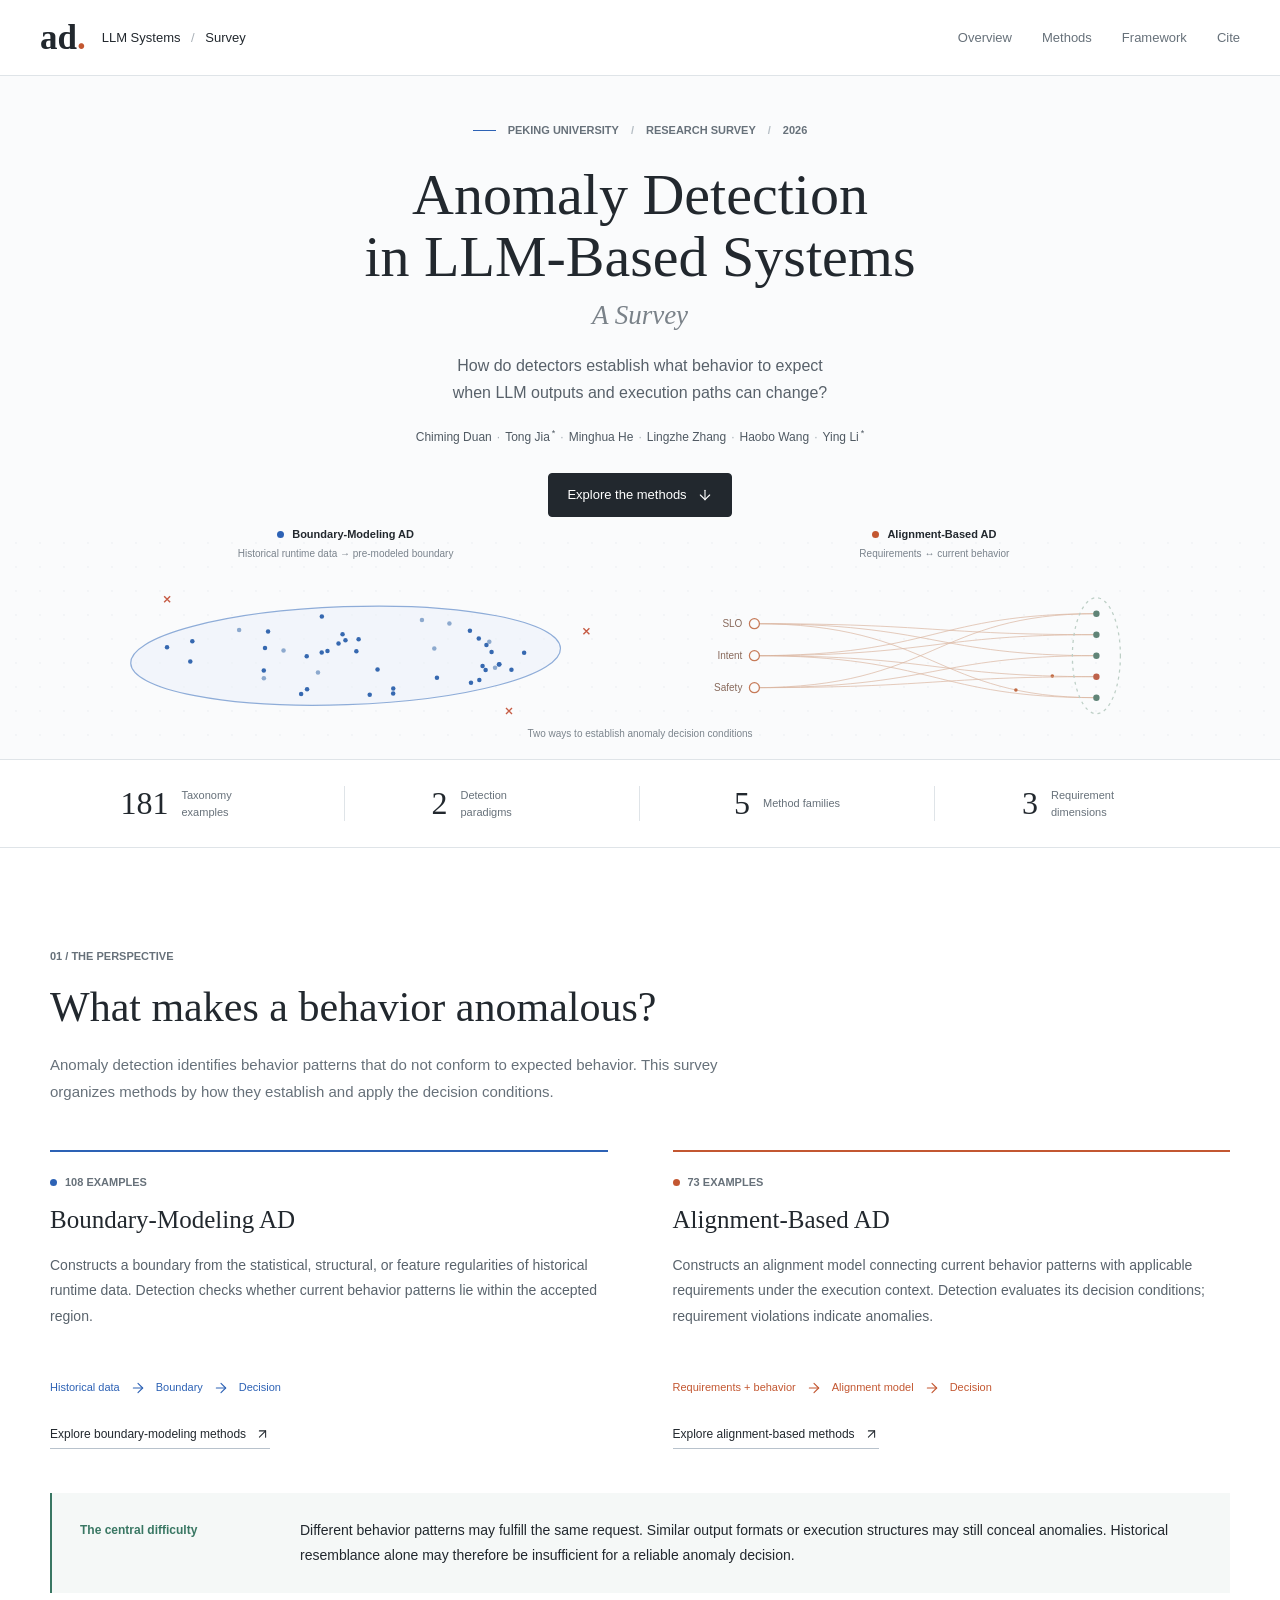
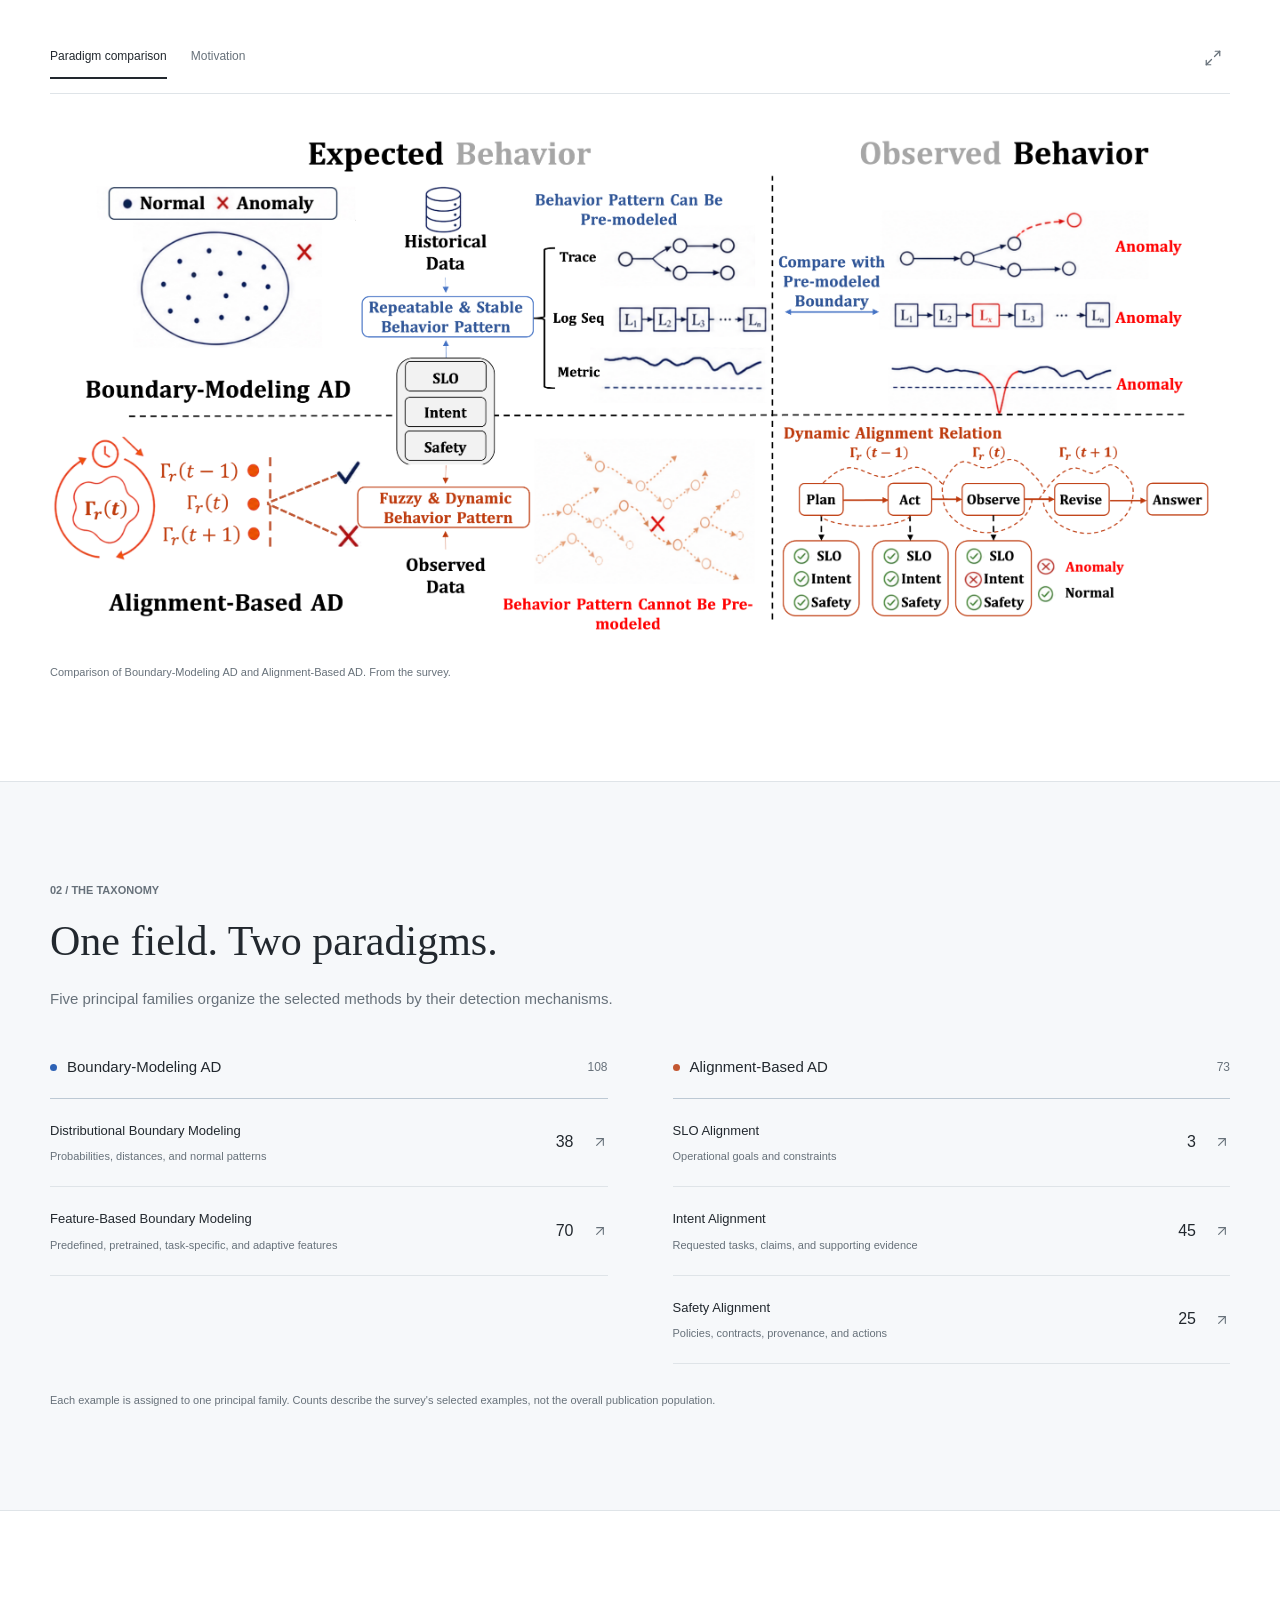
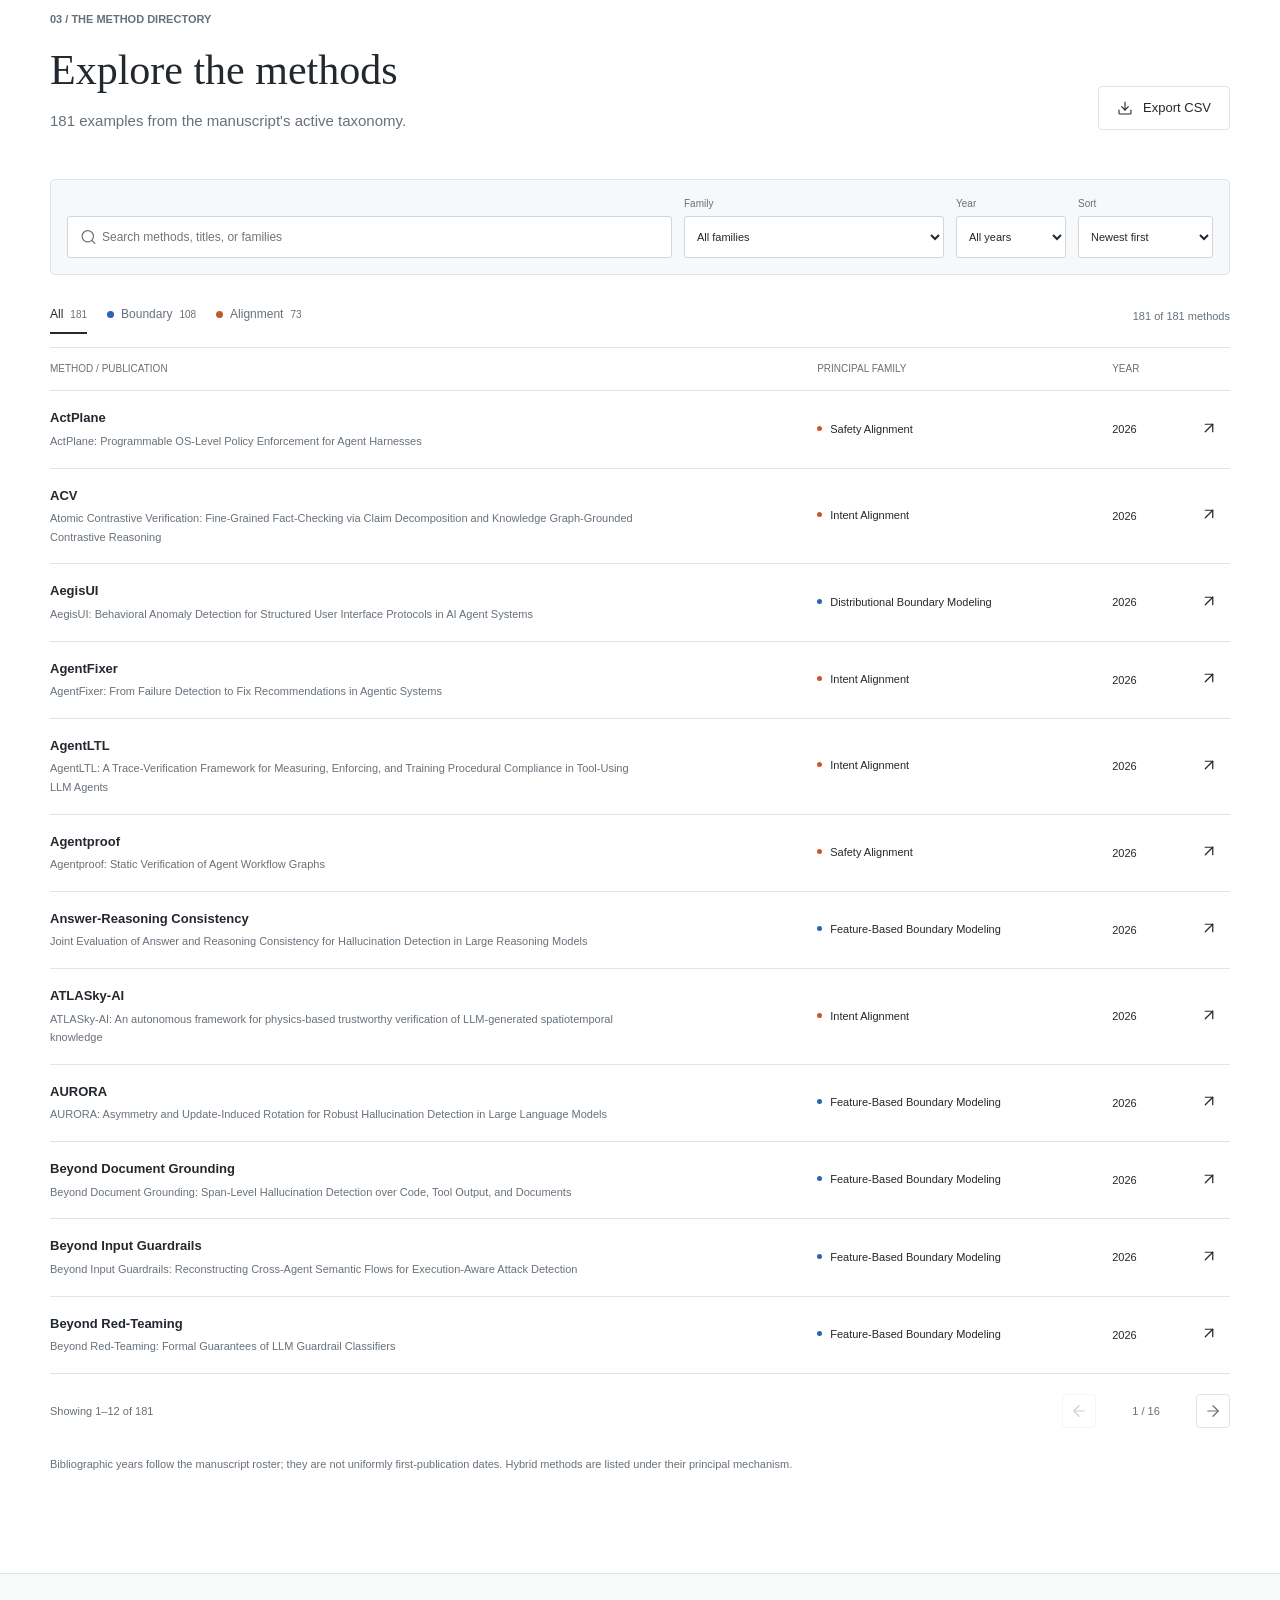
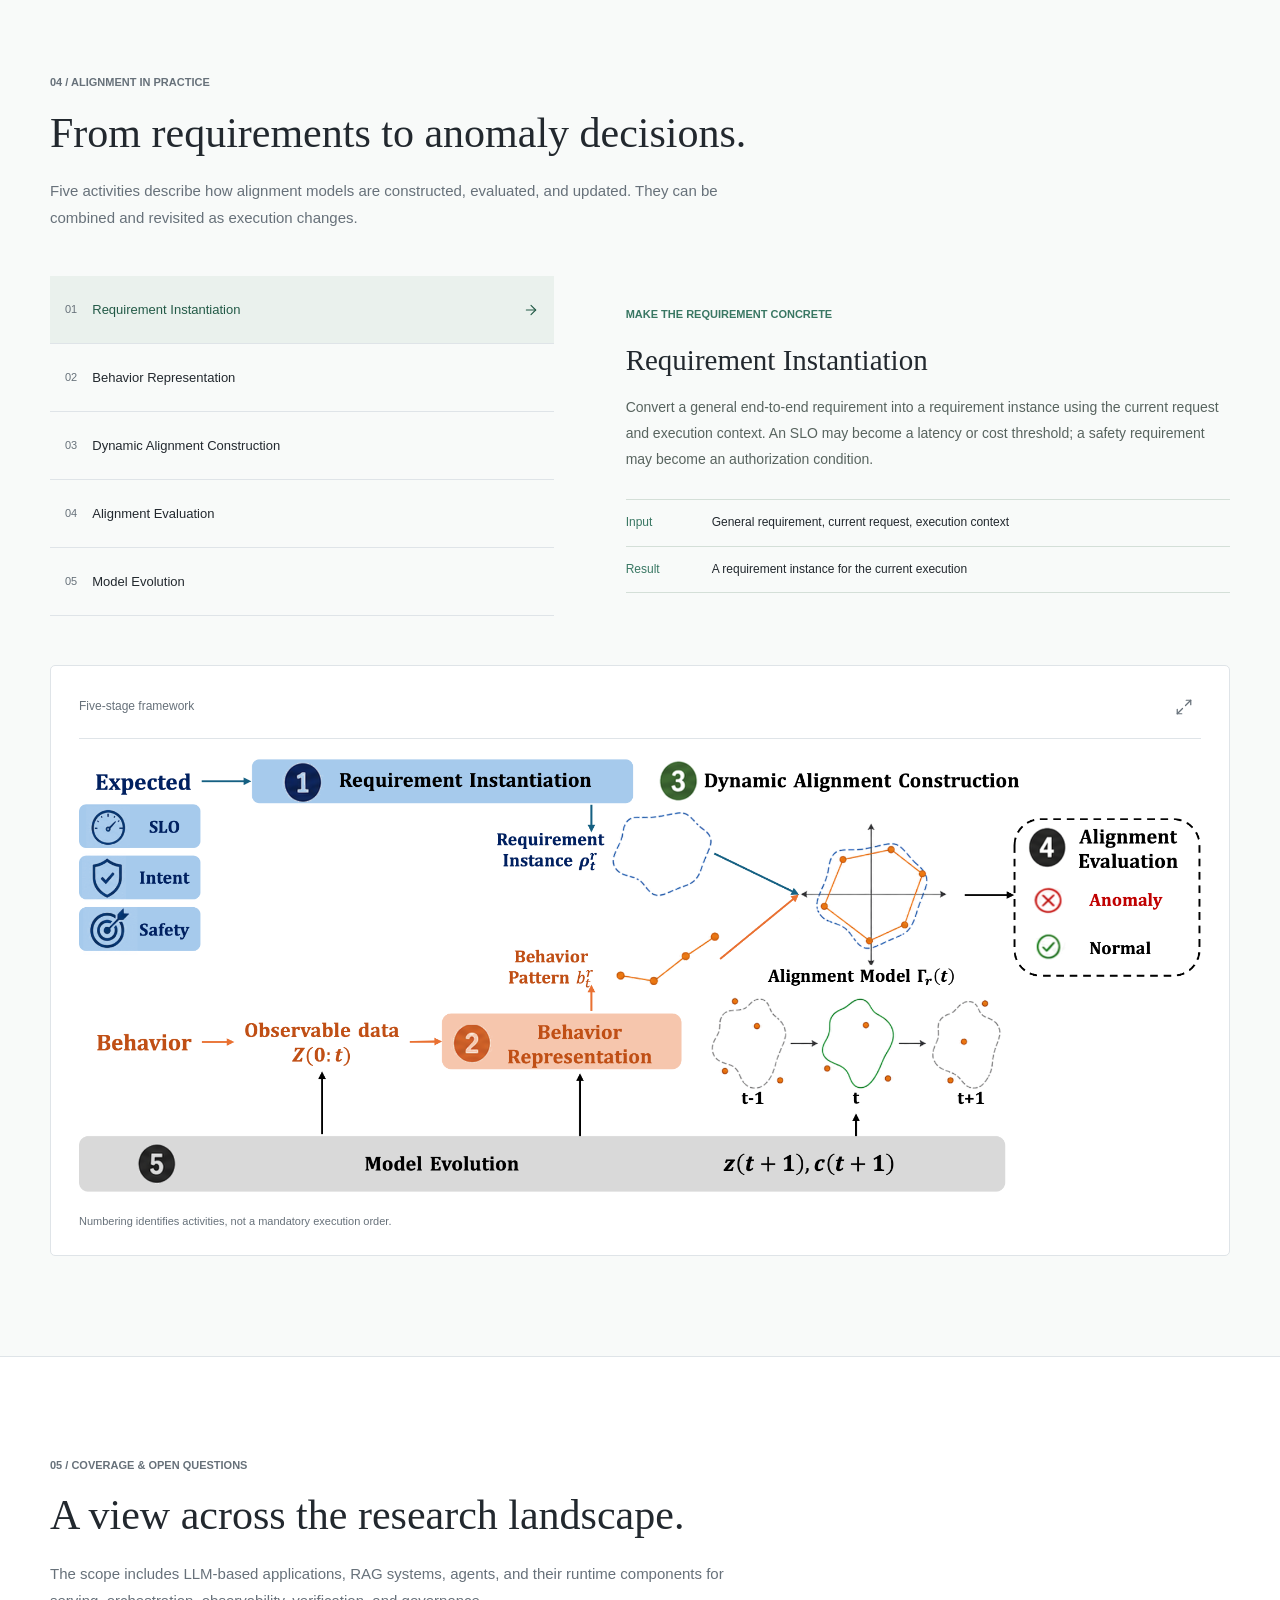
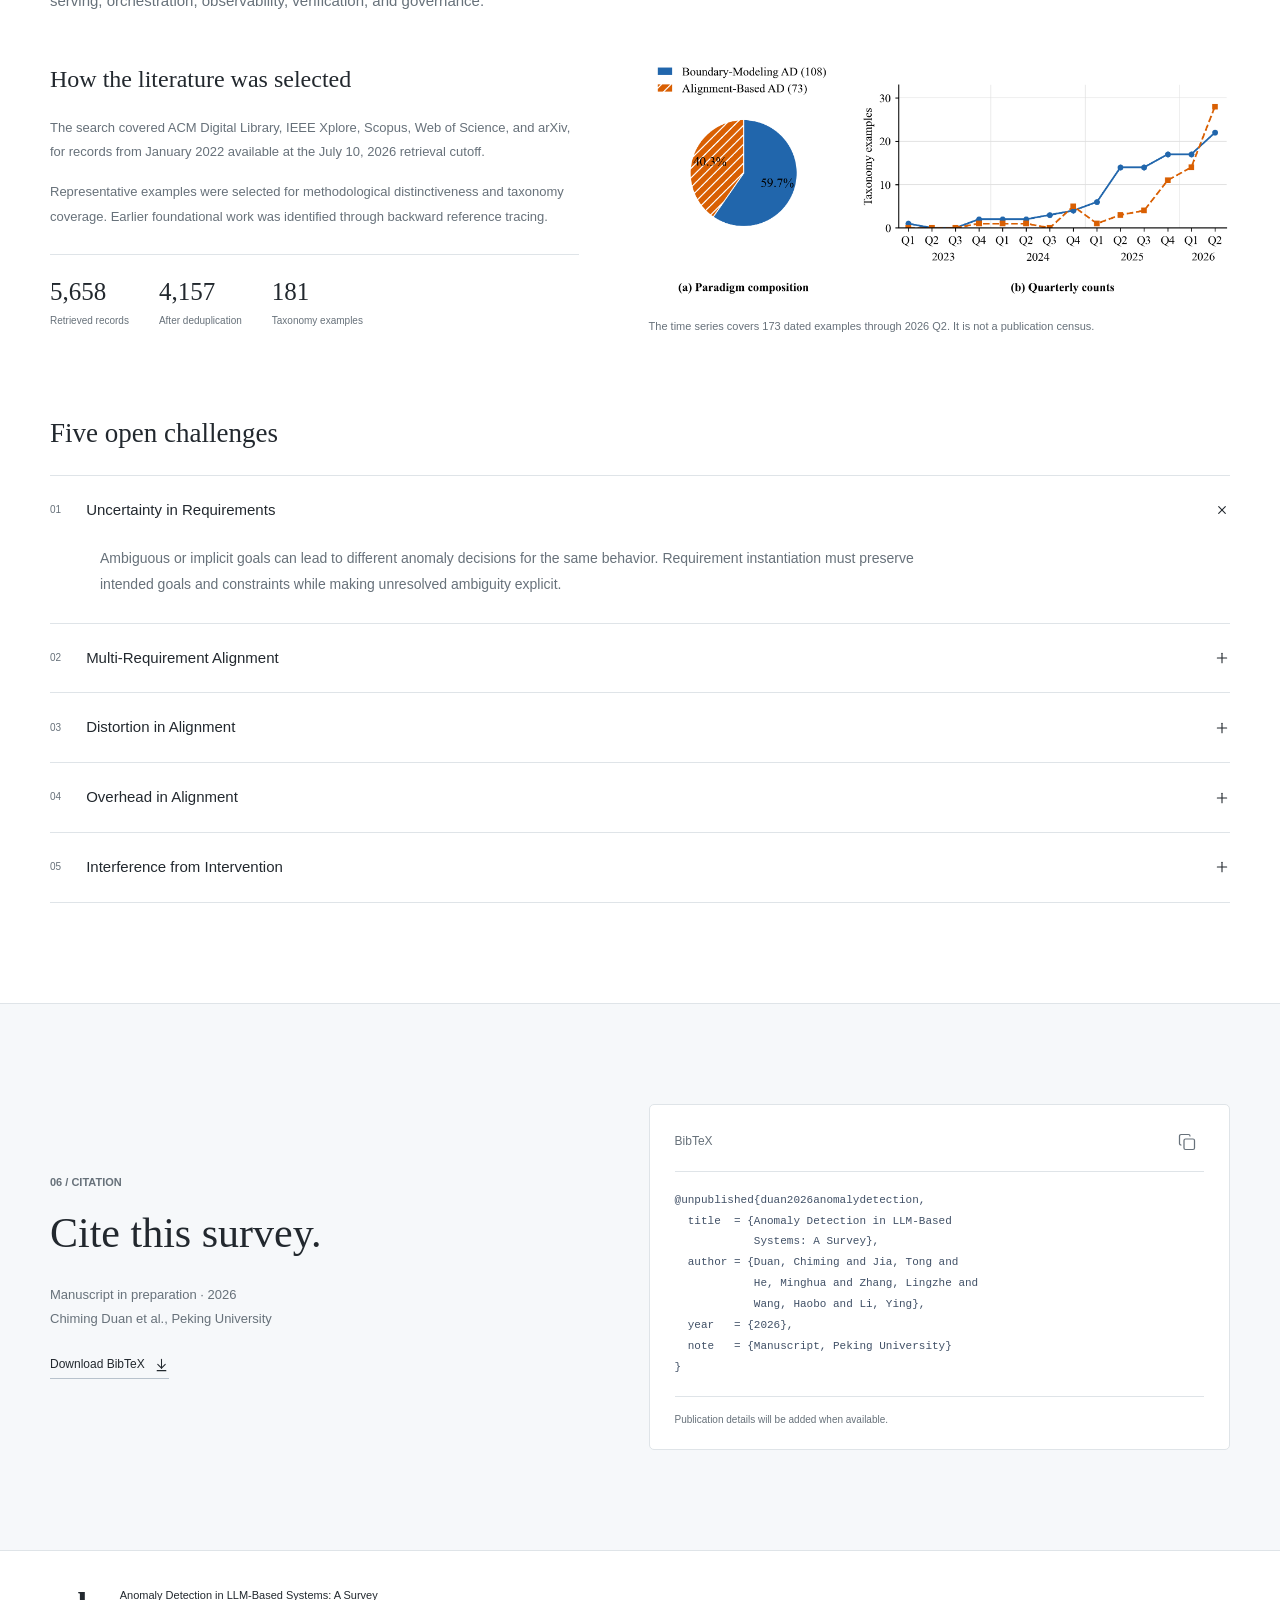
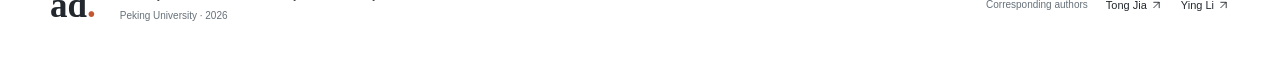
==== commit 5b866531: "Set GitHub Pages website URL Added Open Graph URL meta tag for better sharing." ====
--- a/index.html
+++ b/index.html
@@ -9,6 +9,7 @@
   <meta property="og:title" content="Anomaly Detection in LLM-Based Systems: A Survey">
   <meta property="og:description" content="Two detection paradigms. Five method families. A research companion by Chiming Duan et al., Peking University.">
   <meta property="og:type" content="website">
+  <meta property="og:url" content="https://method-notes.github.io/LLM-Anomaly-Detection-Survey/">
   <link rel="stylesheet" href="styles.css">
   <script src="assets/lucide.min.js" defer></script>
   <script src="assets/data.js" defer></script>
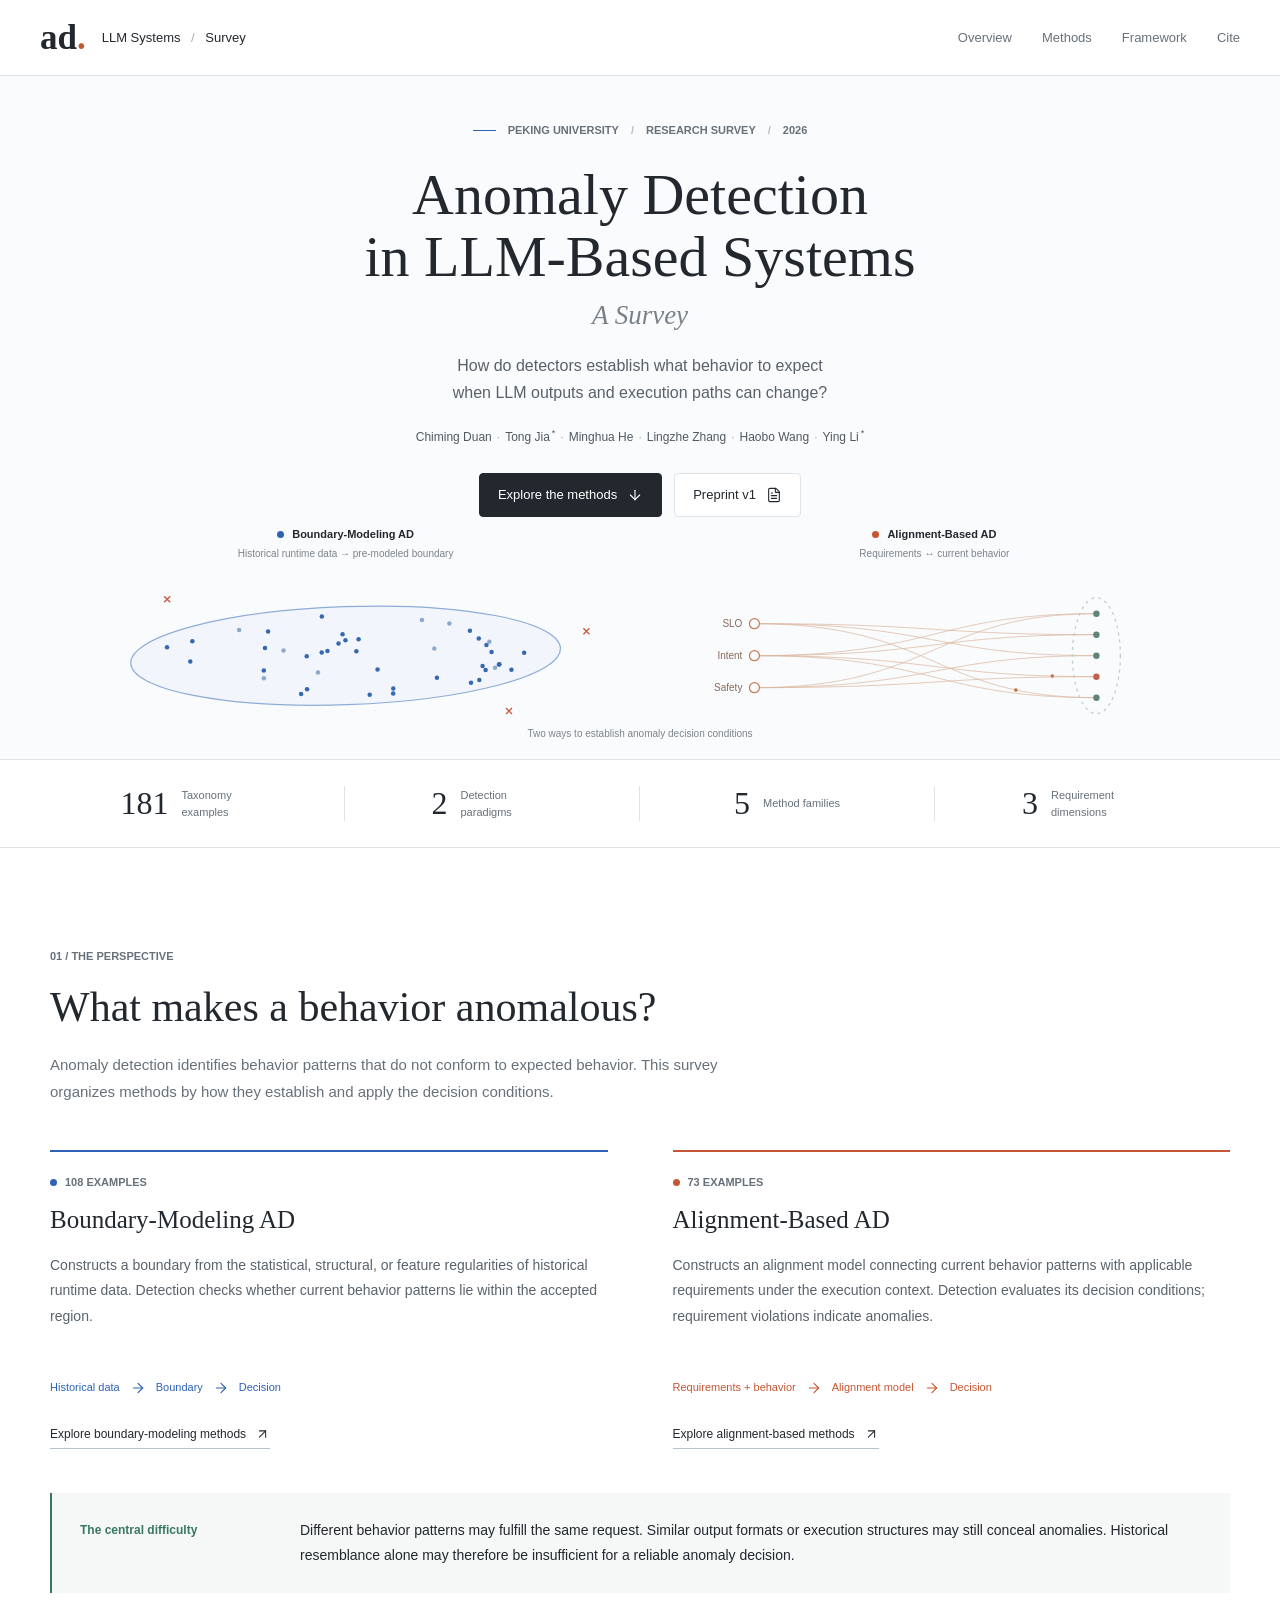
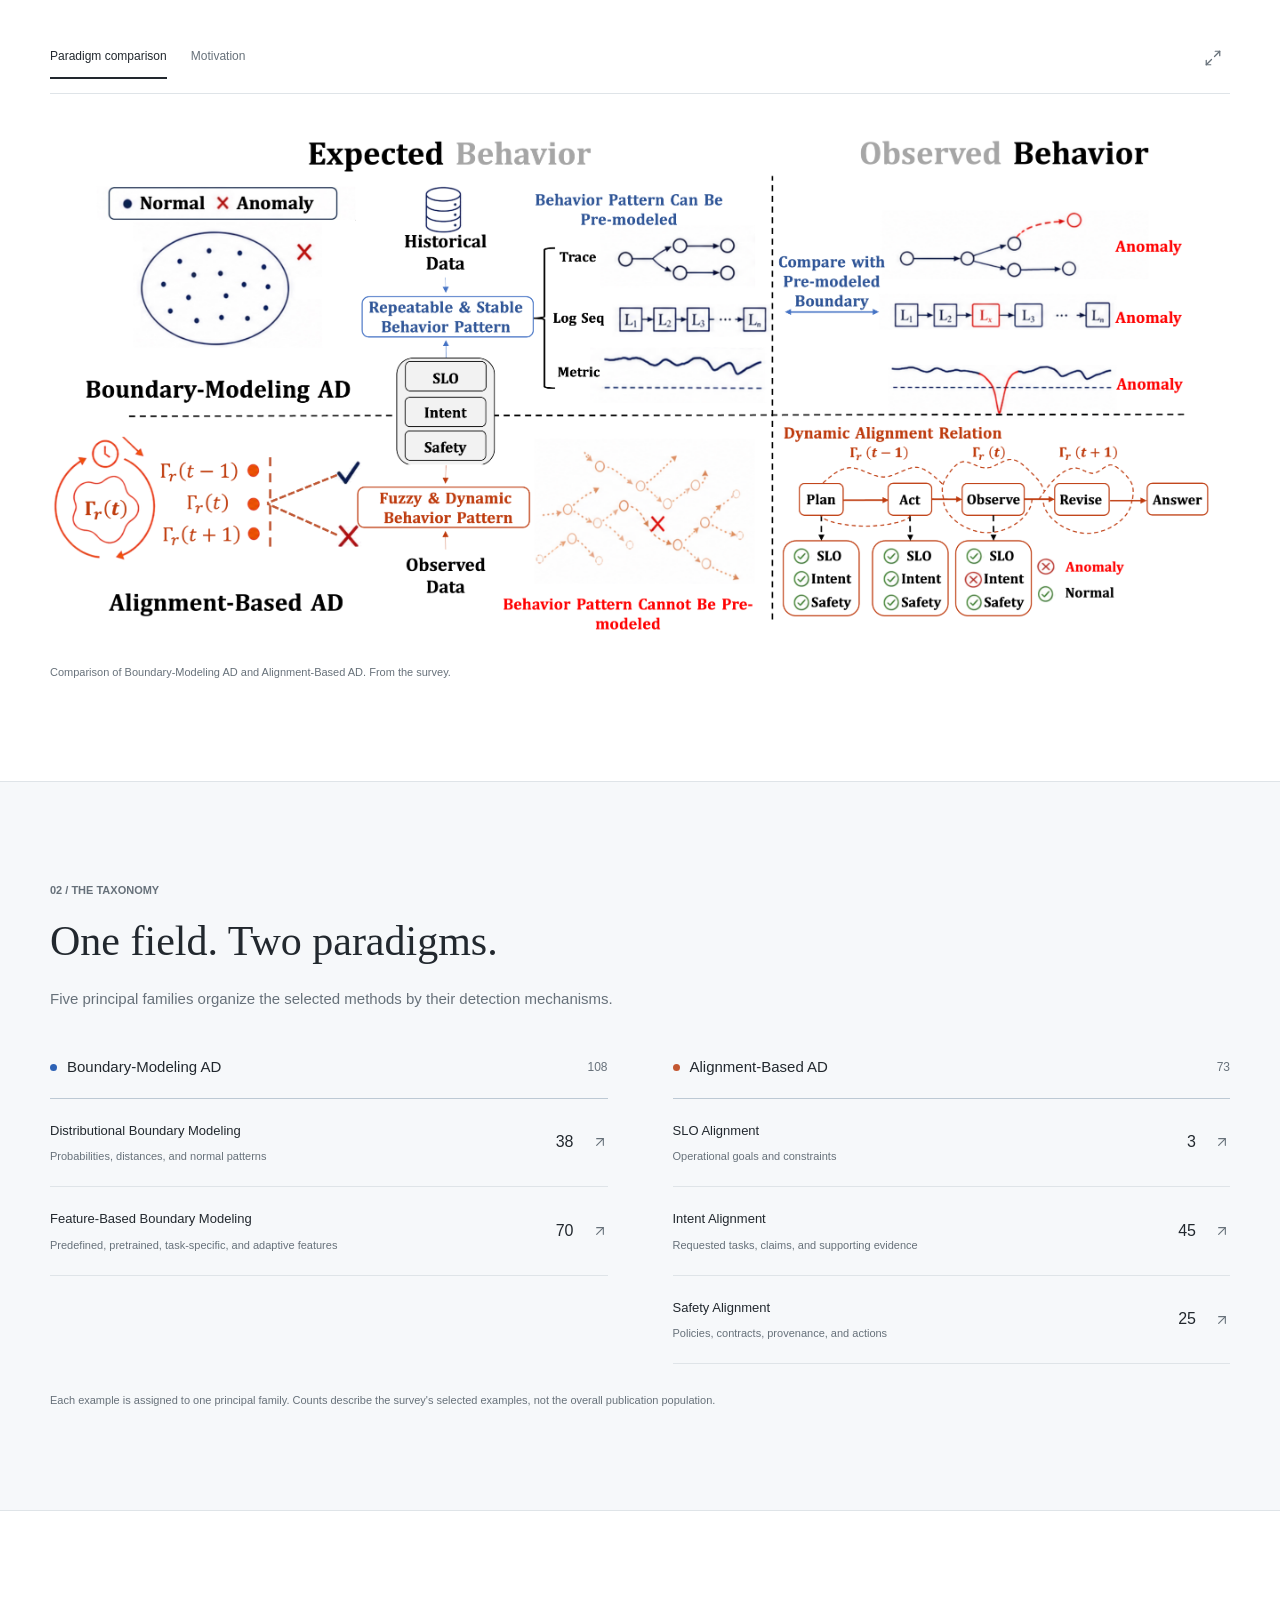
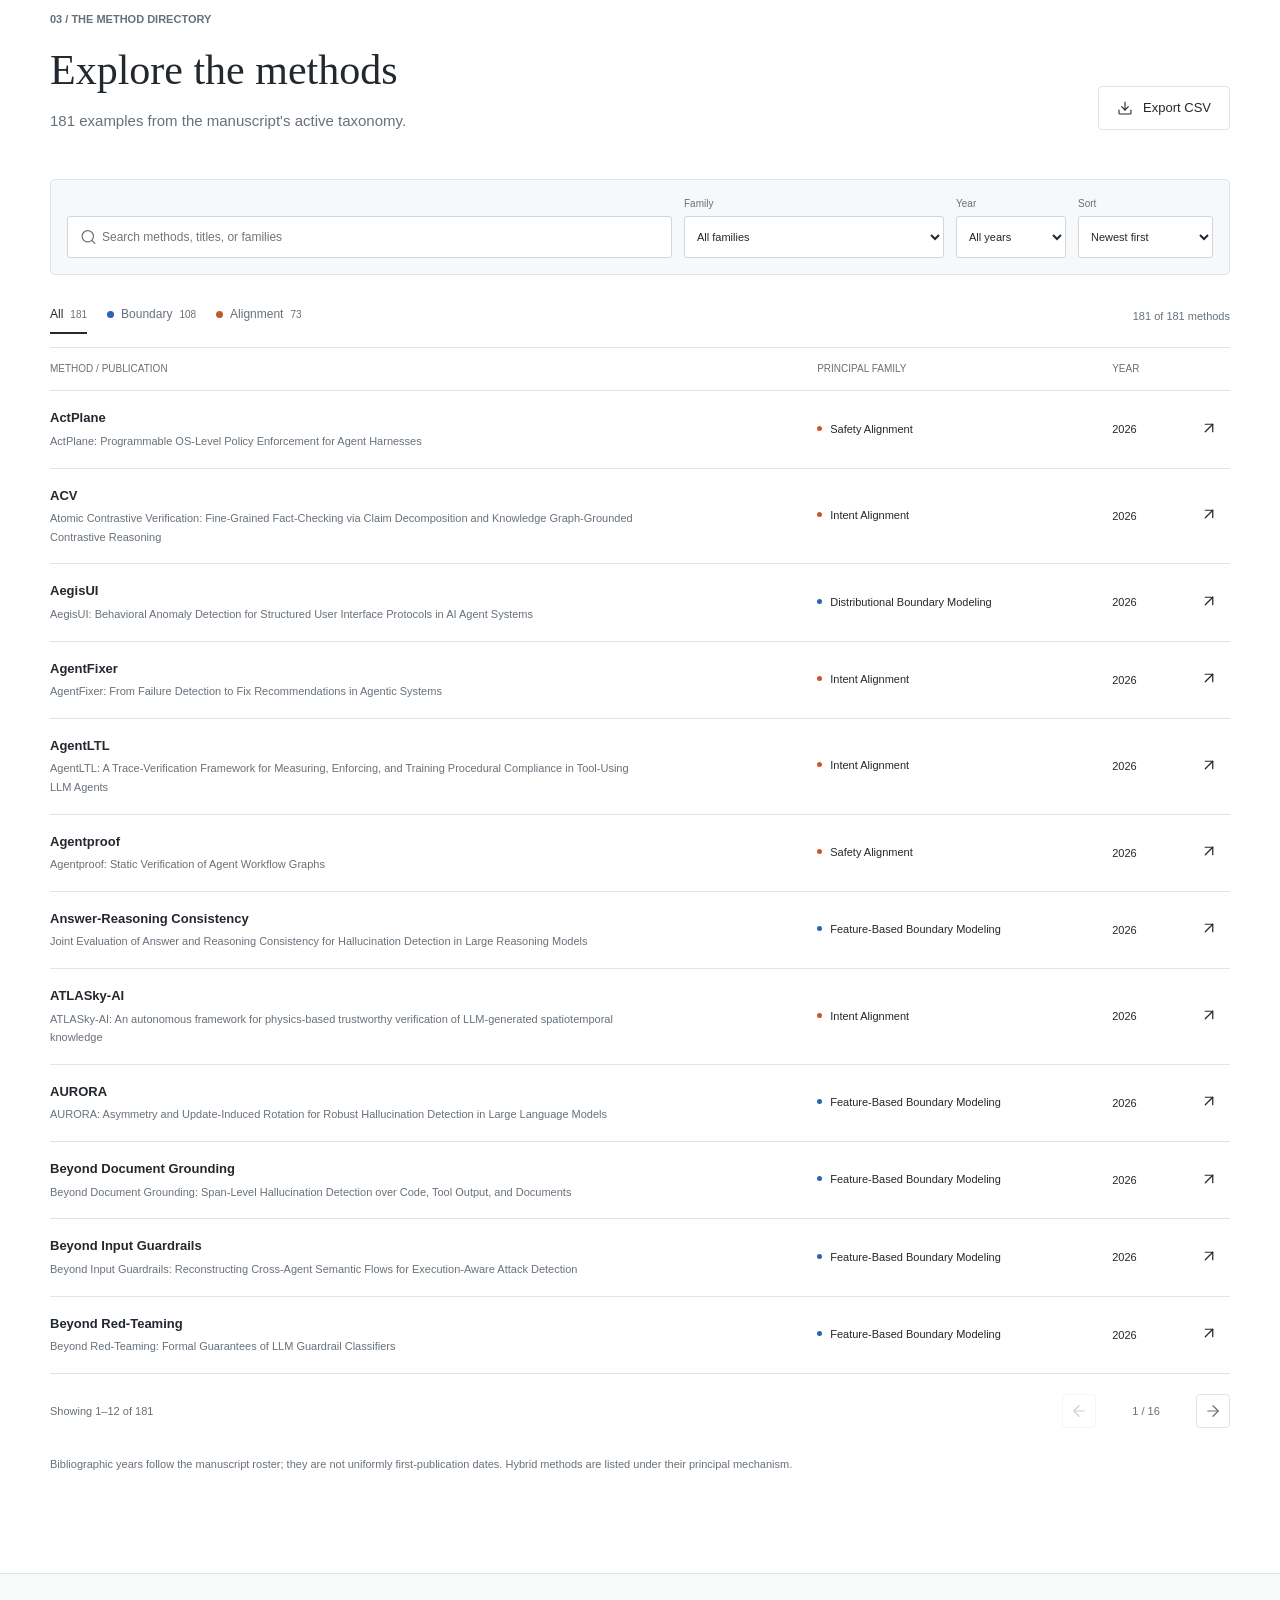
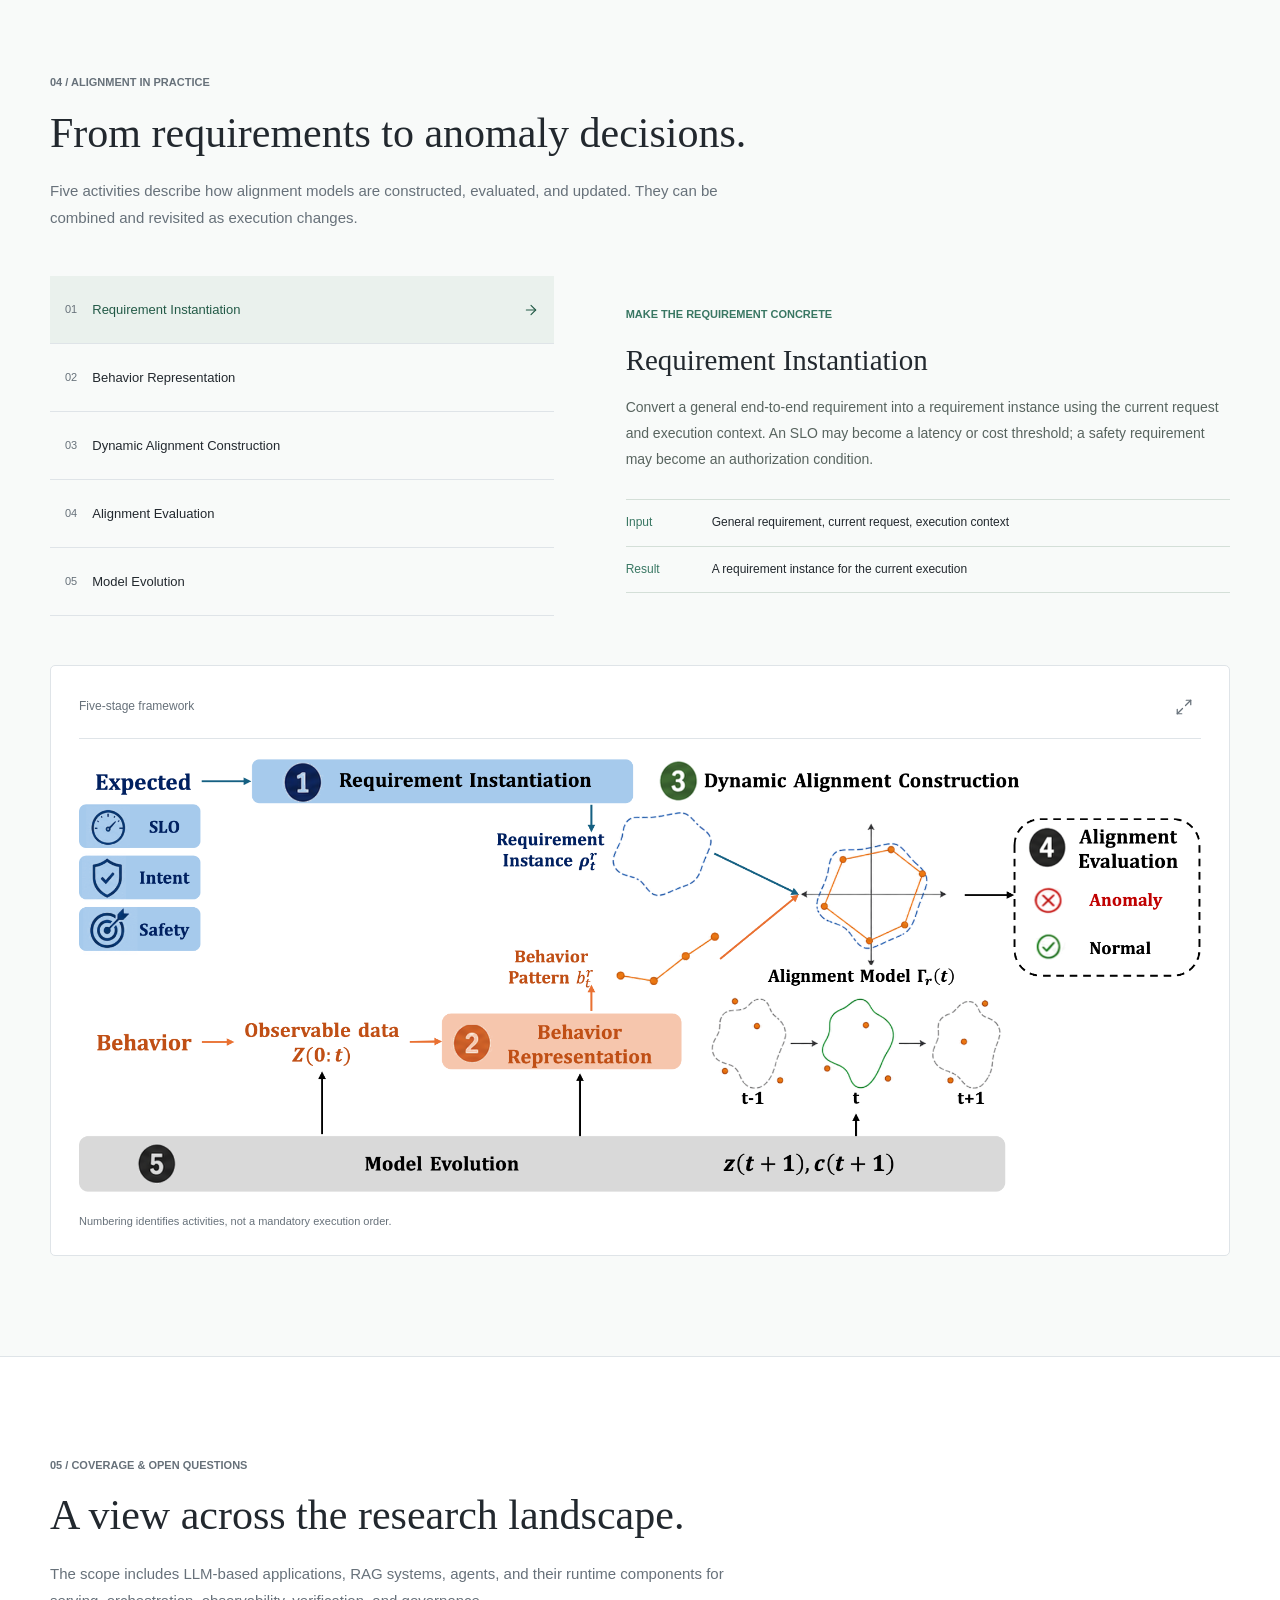
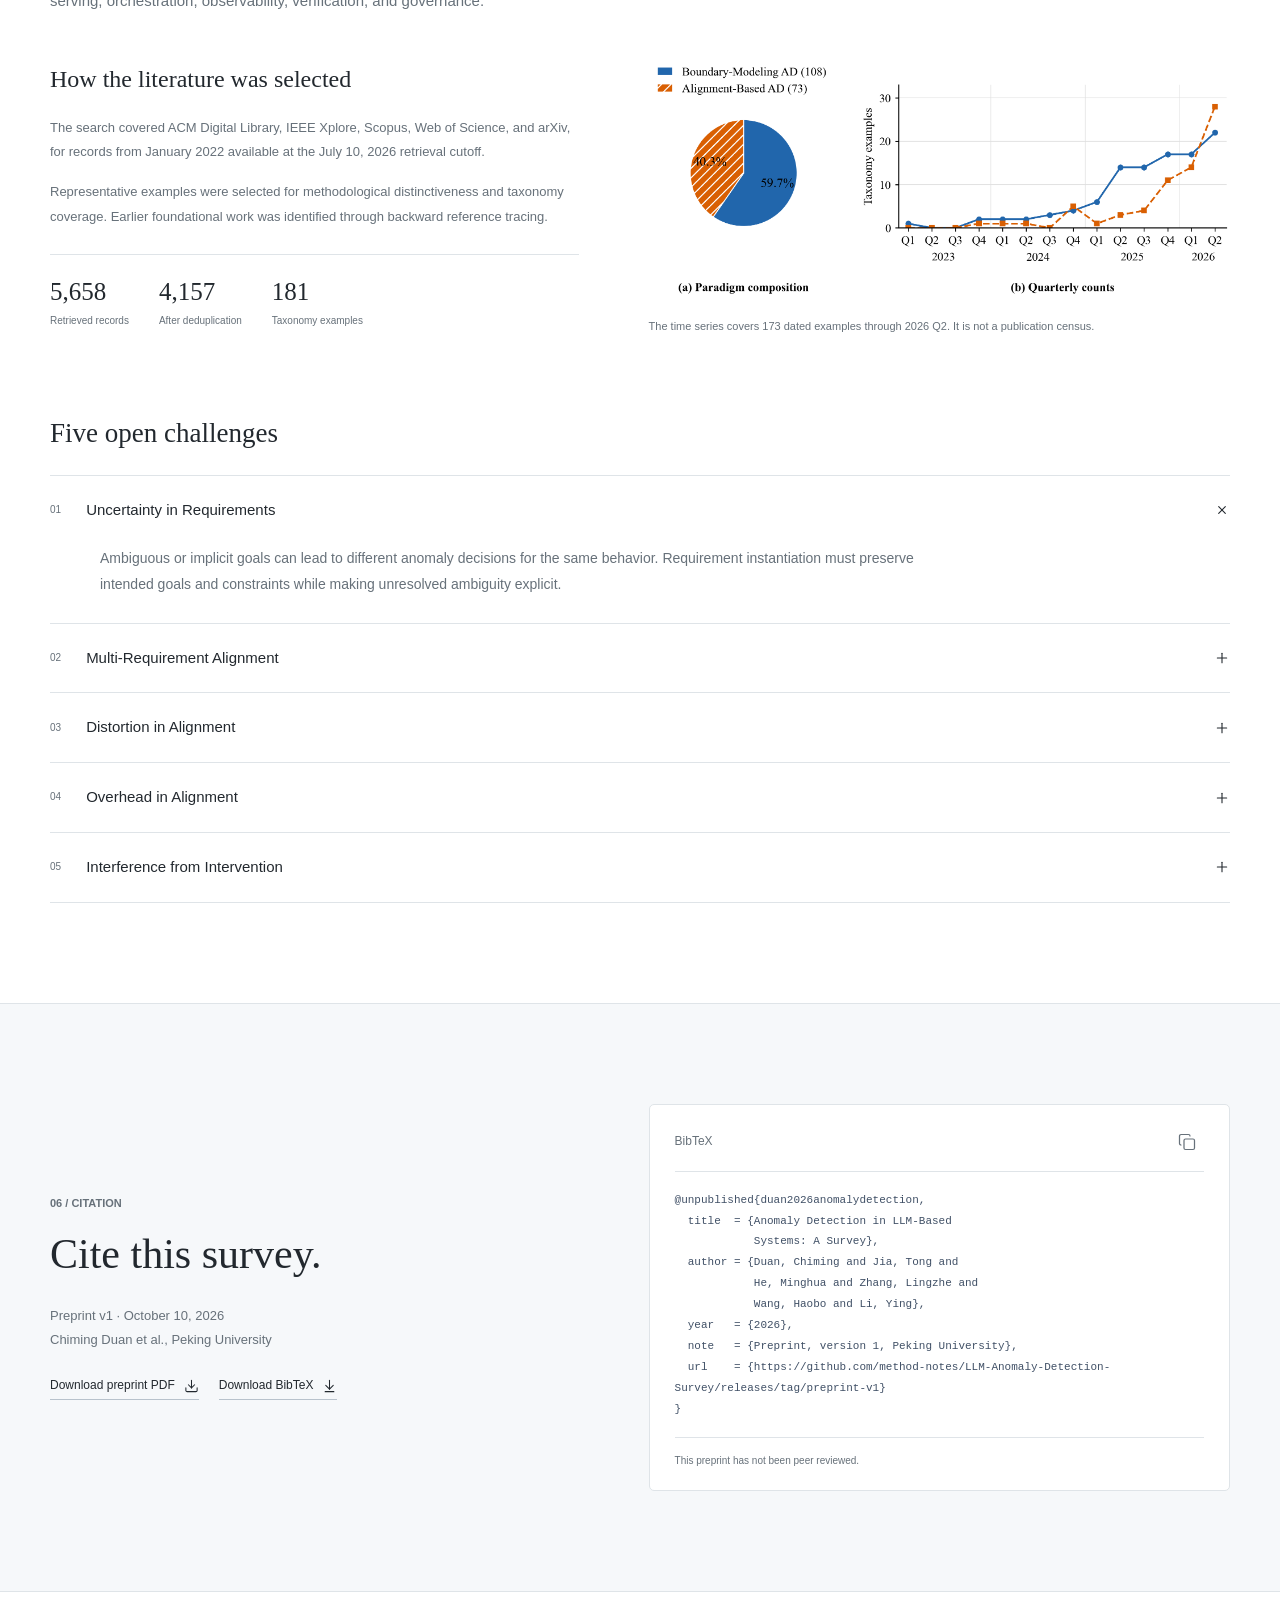
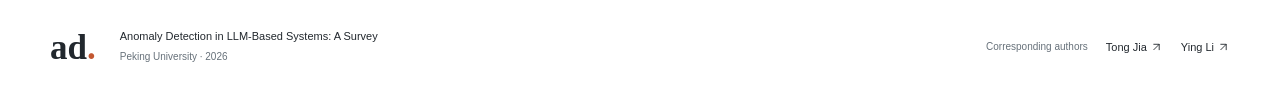
==== commit 8e0e7603: "Link published preprint v1 from survey website Added a secondary button for downloading the preprint" ====
--- a/index.html
+++ b/index.html
@@ -36,7 +36,7 @@
         <h1 id="paper-title">Anomaly Detection<br>in LLM-Based Systems<span class="survey-subtitle">A Survey</span></h1>
         <p class="hero-description">How do detectors establish what behavior to expect<br class="desktop-break"> when LLM outputs and execution paths can change?</p>
         <p class="authors"><span class="author-name">Chiming Duan</span><span>·</span><span class="author-name">Tong Jia<sup>*</sup></span><span>·</span><span class="author-name">Minghua He</span><span>·</span><span class="author-name">Lingzhe Zhang</span><span>·</span><span class="author-name">Haobo Wang</span><span>·</span><span class="author-name">Ying Li<sup>*</sup></span></p>
-        <div class="hero-actions"><a class="button primary" href="#methods">Explore the methods<i data-lucide="arrow-down"></i></a></div>
+        <div class="hero-actions"><a class="button primary" href="#methods">Explore the methods<i data-lucide="arrow-down"></i></a><a class="button secondary" href="https://github.com/method-notes/LLM-Anomaly-Detection-Survey/releases/tag/preprint-v1">Preprint v1<i data-lucide="file-text"></i></a></div>
       </div>
       <div class="scene-label scene-label-boundary"><span class="legend-mark blue"></span>Boundary-Modeling AD<small>Historical runtime data → pre-modeled boundary</small></div>
       <div class="scene-label scene-label-alignment"><span class="legend-mark orange"></span>Alignment-Based AD<small>Requirements ↔ current behavior</small></div>
@@ -109,15 +109,16 @@
       <div class="challenges"><h3>Five open challenges</h3><details open><summary><span>01</span>Uncertainty in Requirements<i data-lucide="plus"></i></summary><p>Ambiguous or implicit goals can lead to different anomaly decisions for the same behavior. Requirement instantiation must preserve intended goals and constraints while making unresolved ambiguity explicit.</p></details><details><summary><span>02</span>Multi-Requirement Alignment<i data-lucide="plus"></i></summary><p>SLO, user intent, and safety requirements can interact or conflict. Evaluation must retain separate condition-level results and evidence; achieving one goal does not cancel a mandatory constraint violation.</p></details><details><summary><span>03</span>Distortion in Alignment<i data-lucide="plus"></i></summary><p>Mapping requirements and behavior into related representations may weaken features that reveal a violation. Representational similarity should not be mistaken for conformity to expected behavior.</p></details><details><summary><span>04</span>Overhead in Alignment<i data-lucide="plus"></i></summary><p>Evidence retrieval, inference, verification, and model updates incur runtime costs. Incremental updates and selective verification must be evaluated alongside detection effectiveness and delay.</p></details><details><summary><span>05</span>Interference from Intervention<i data-lucide="plus"></i></summary><p>Blocking, retrying, or replanning too early may interrupt useful reasoning and self-correction. Intervention should account for subsequent execution and final task outcomes.</p></details></div>
     </section>
 
-    <section id="citation" class="citation-band"><div class="section container citation-layout"><div><p class="section-index">06 / Citation</p><h2>Cite this survey.</h2><p>Manuscript in preparation · 2026<br>Chiming Duan et al., Peking University</p><div class="citation-links"><a class="text-link" href="assets/survey.bib" download>Download BibTeX<i data-lucide="arrow-down-to-line"></i></a></div></div><div class="citation-code"><div class="figure-toolbar"><span>BibTeX</span><button class="icon-button" id="copy-citation" title="Copy citation" aria-label="Copy BibTeX citation"><i data-lucide="copy"></i></button></div><pre><code id="bibtex">@unpublished{duan2026anomalydetection,
+    <section id="citation" class="citation-band"><div class="section container citation-layout"><div><p class="section-index">06 / Citation</p><h2>Cite this survey.</h2><p>Preprint v1 · October 10, 2026<br>Chiming Duan et al., Peking University</p><div class="citation-links"><a class="text-link" href="https://github.com/method-notes/LLM-Anomaly-Detection-Survey/releases/download/preprint-v1/main.pdf">Download preprint PDF<i data-lucide="download"></i></a><a class="text-link" href="assets/survey.bib" download>Download BibTeX<i data-lucide="arrow-down-to-line"></i></a></div></div><div class="citation-code"><div class="figure-toolbar"><span>BibTeX</span><button class="icon-button" id="copy-citation" title="Copy citation" aria-label="Copy BibTeX citation"><i data-lucide="copy"></i></button></div><pre><code id="bibtex">@unpublished{duan2026anomalydetection,
   title  = {Anomaly Detection in LLM-Based
             Systems: A Survey},
   author = {Duan, Chiming and Jia, Tong and
             He, Minghua and Zhang, Lingzhe and
             Wang, Haobo and Li, Ying},
   year   = {2026},
-  note   = {Manuscript, Peking University}
-}</code></pre><p>Publication details will be added when available.</p></div></div></section>
+  note   = {Preprint, version 1, Peking University},
+  url    = {https://github.com/method-notes/LLM-Anomaly-Detection-Survey/releases/tag/preprint-v1}
+}</code></pre><p>This preprint has not been peer reviewed.</p></div></div></section>
   </main>
   <footer class="container"><a class="brand-mark" href="#top" aria-label="Back to top">ad<span>.</span></a><p>Anomaly Detection in LLM-Based Systems: A Survey<br><span>Peking University · 2026</span></p><div><span>Corresponding authors</span><a href="mailto:jia.tong@pku.edu.cn">Tong Jia<i data-lucide="arrow-up-right"></i></a><a href="mailto:li.ying@pku.edu.cn">Ying Li<i data-lucide="arrow-up-right"></i></a></div></footer>
   <dialog id="figure-dialog" aria-labelledby="dialog-title"><div class="dialog-toolbar"><h2 id="dialog-title"></h2><div><a class="icon-button" id="download-figure" download aria-label="Download figure" title="Download figure"><i data-lucide="download"></i></a><button class="icon-button" id="close-dialog" aria-label="Close figure" title="Close figure"><i data-lucide="x"></i></button></div></div><div class="dialog-image"><img id="dialog-image" alt=""></div></dialog>
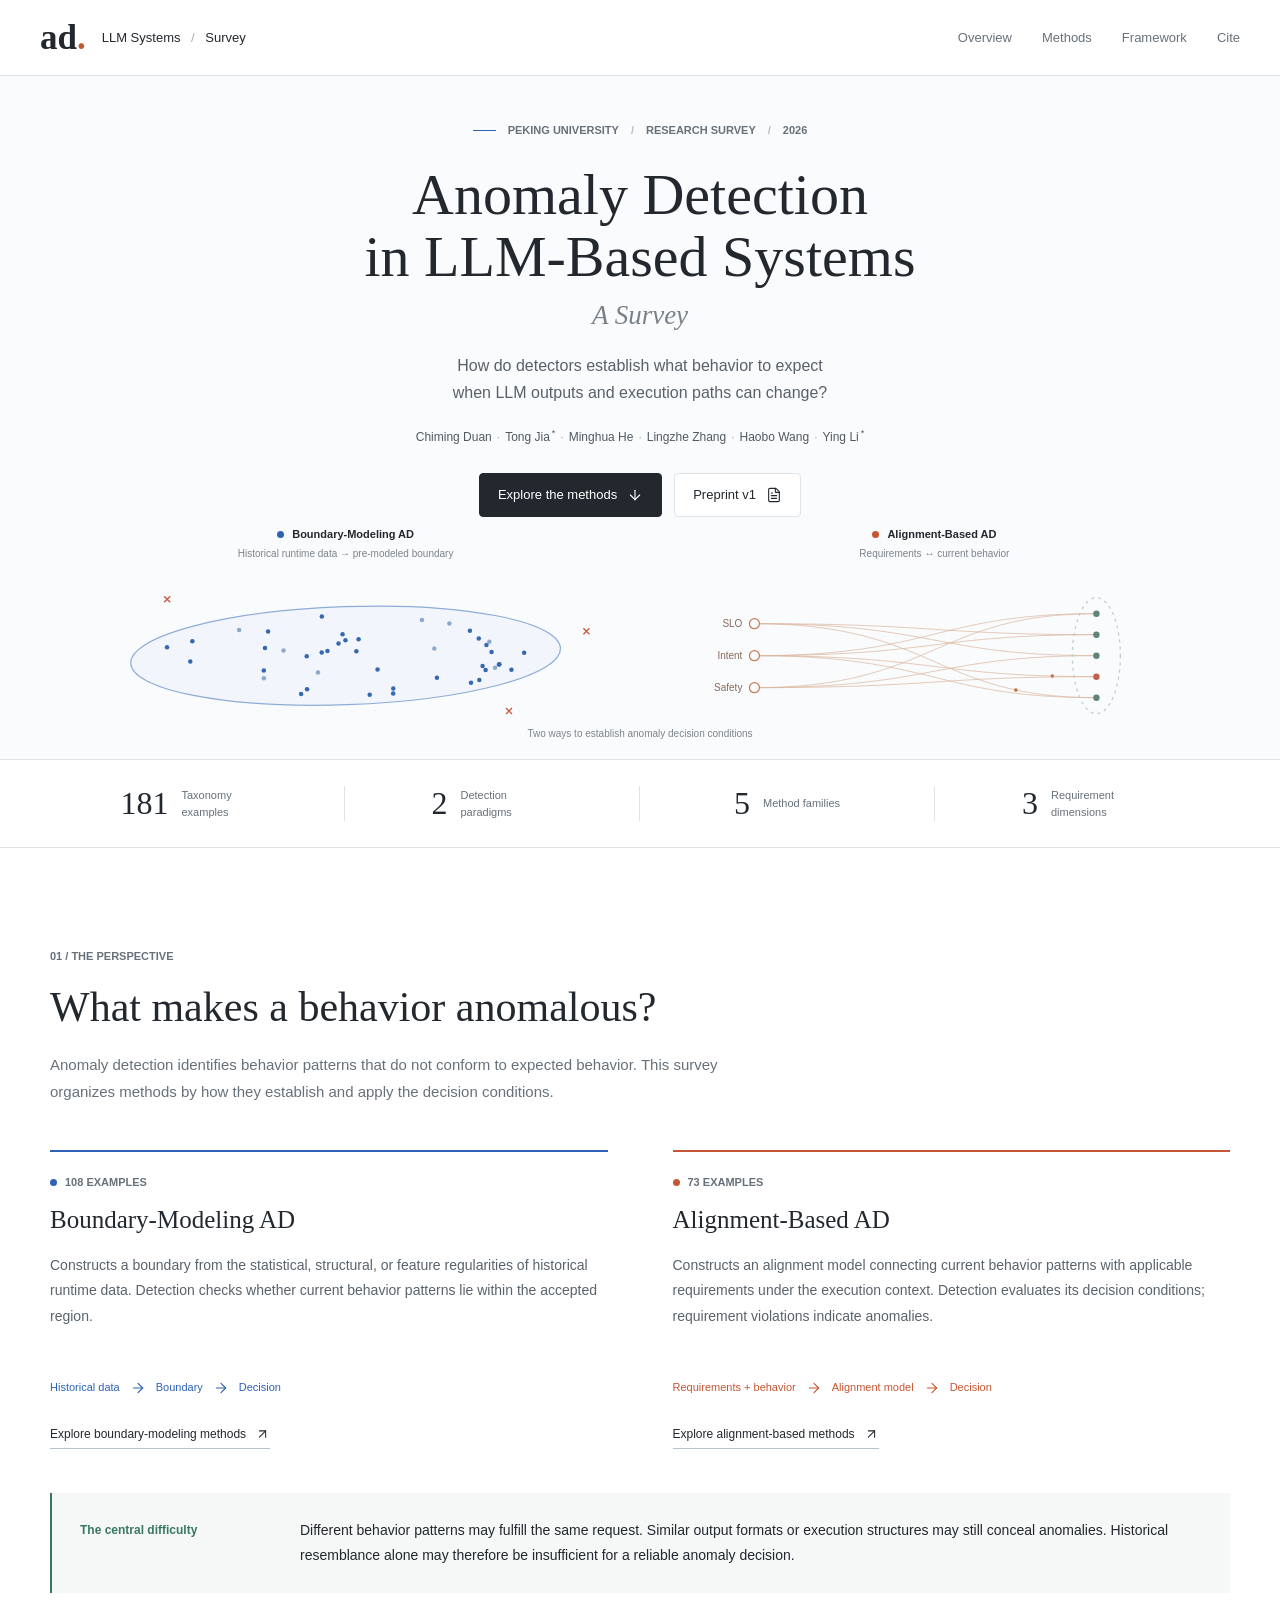
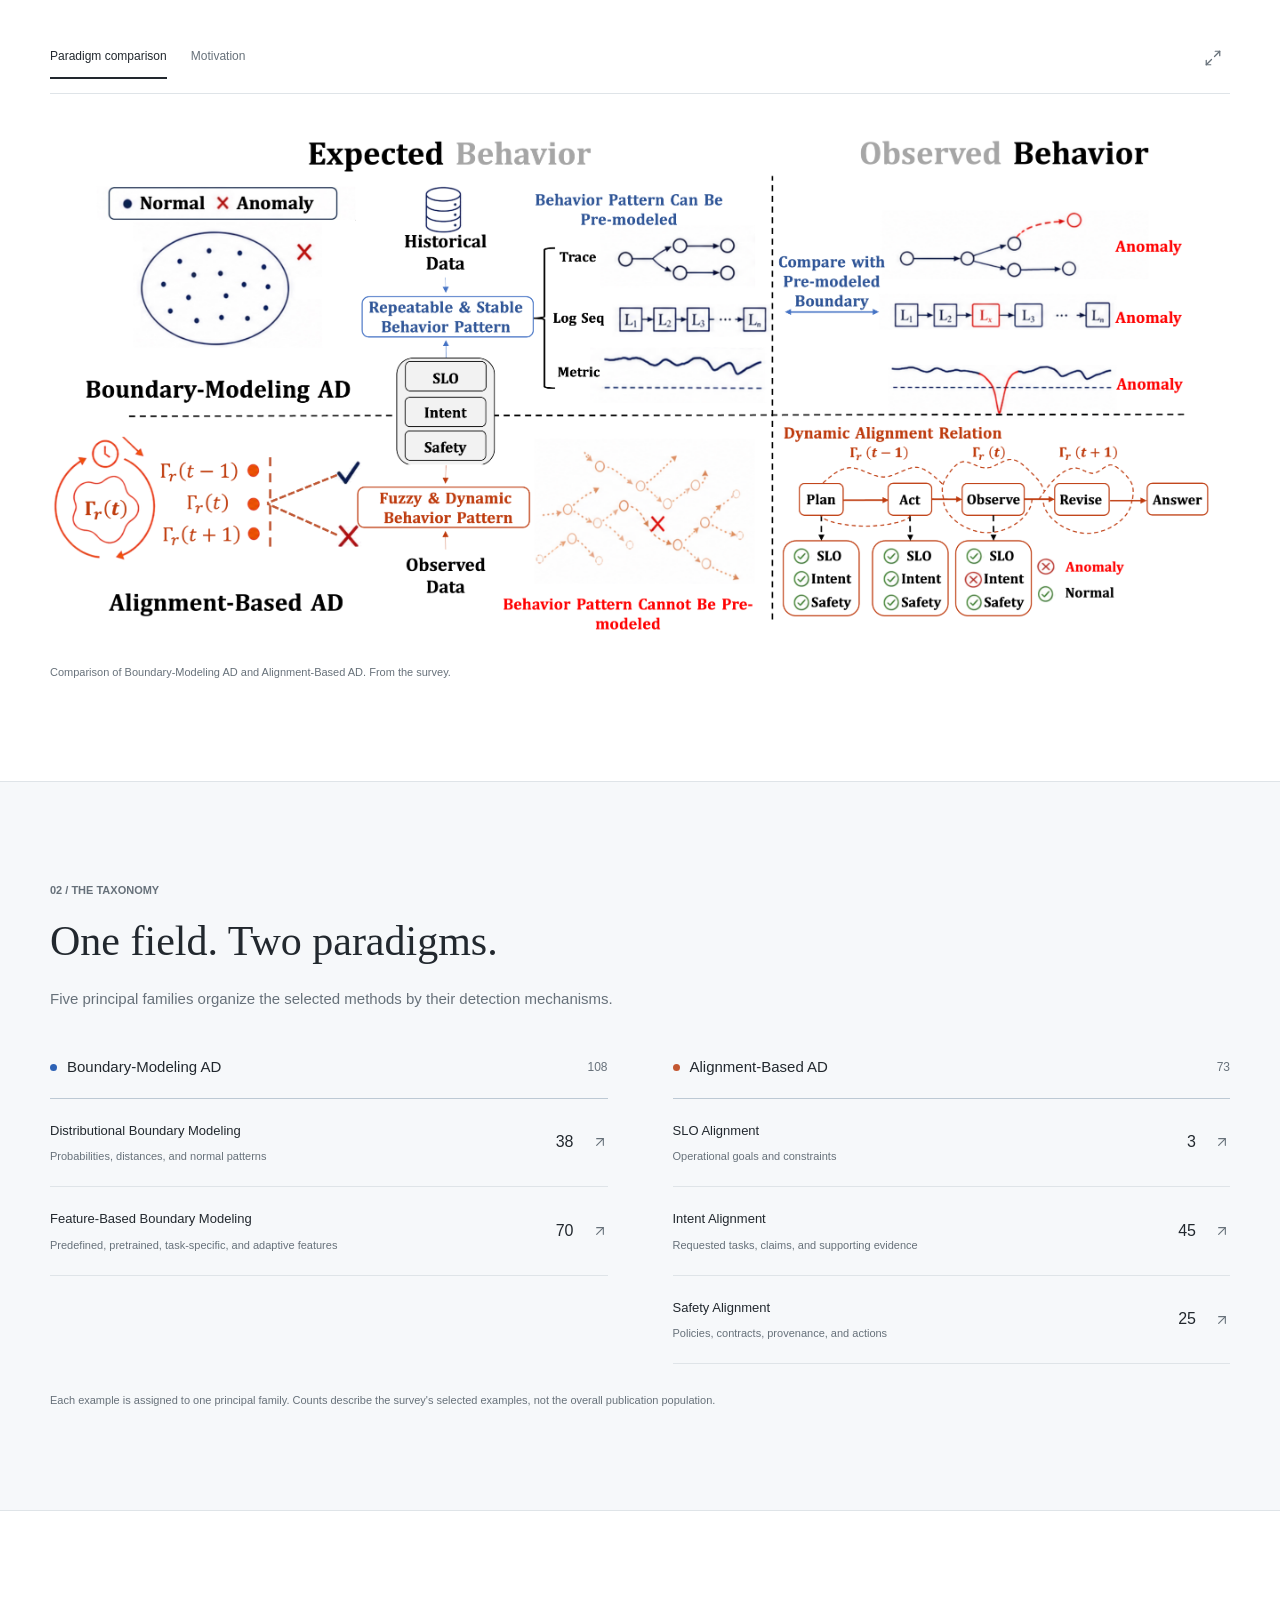
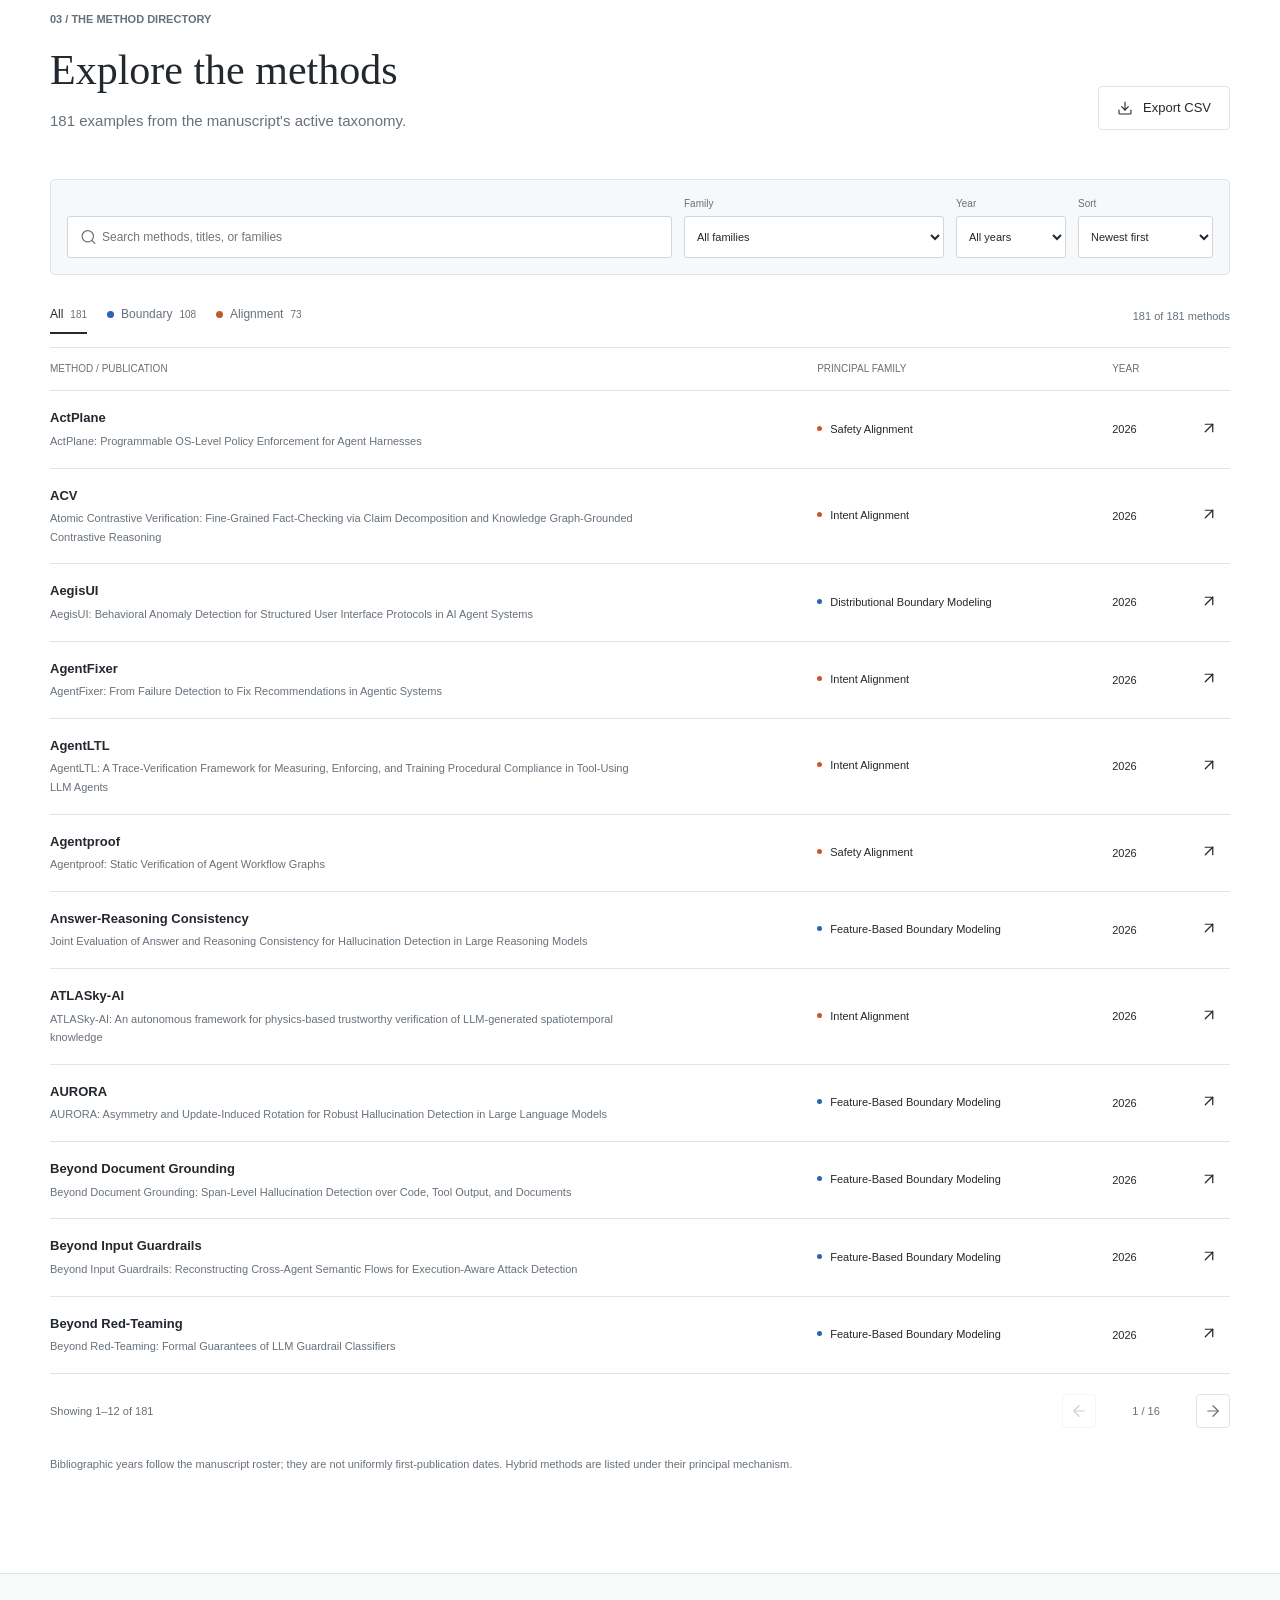
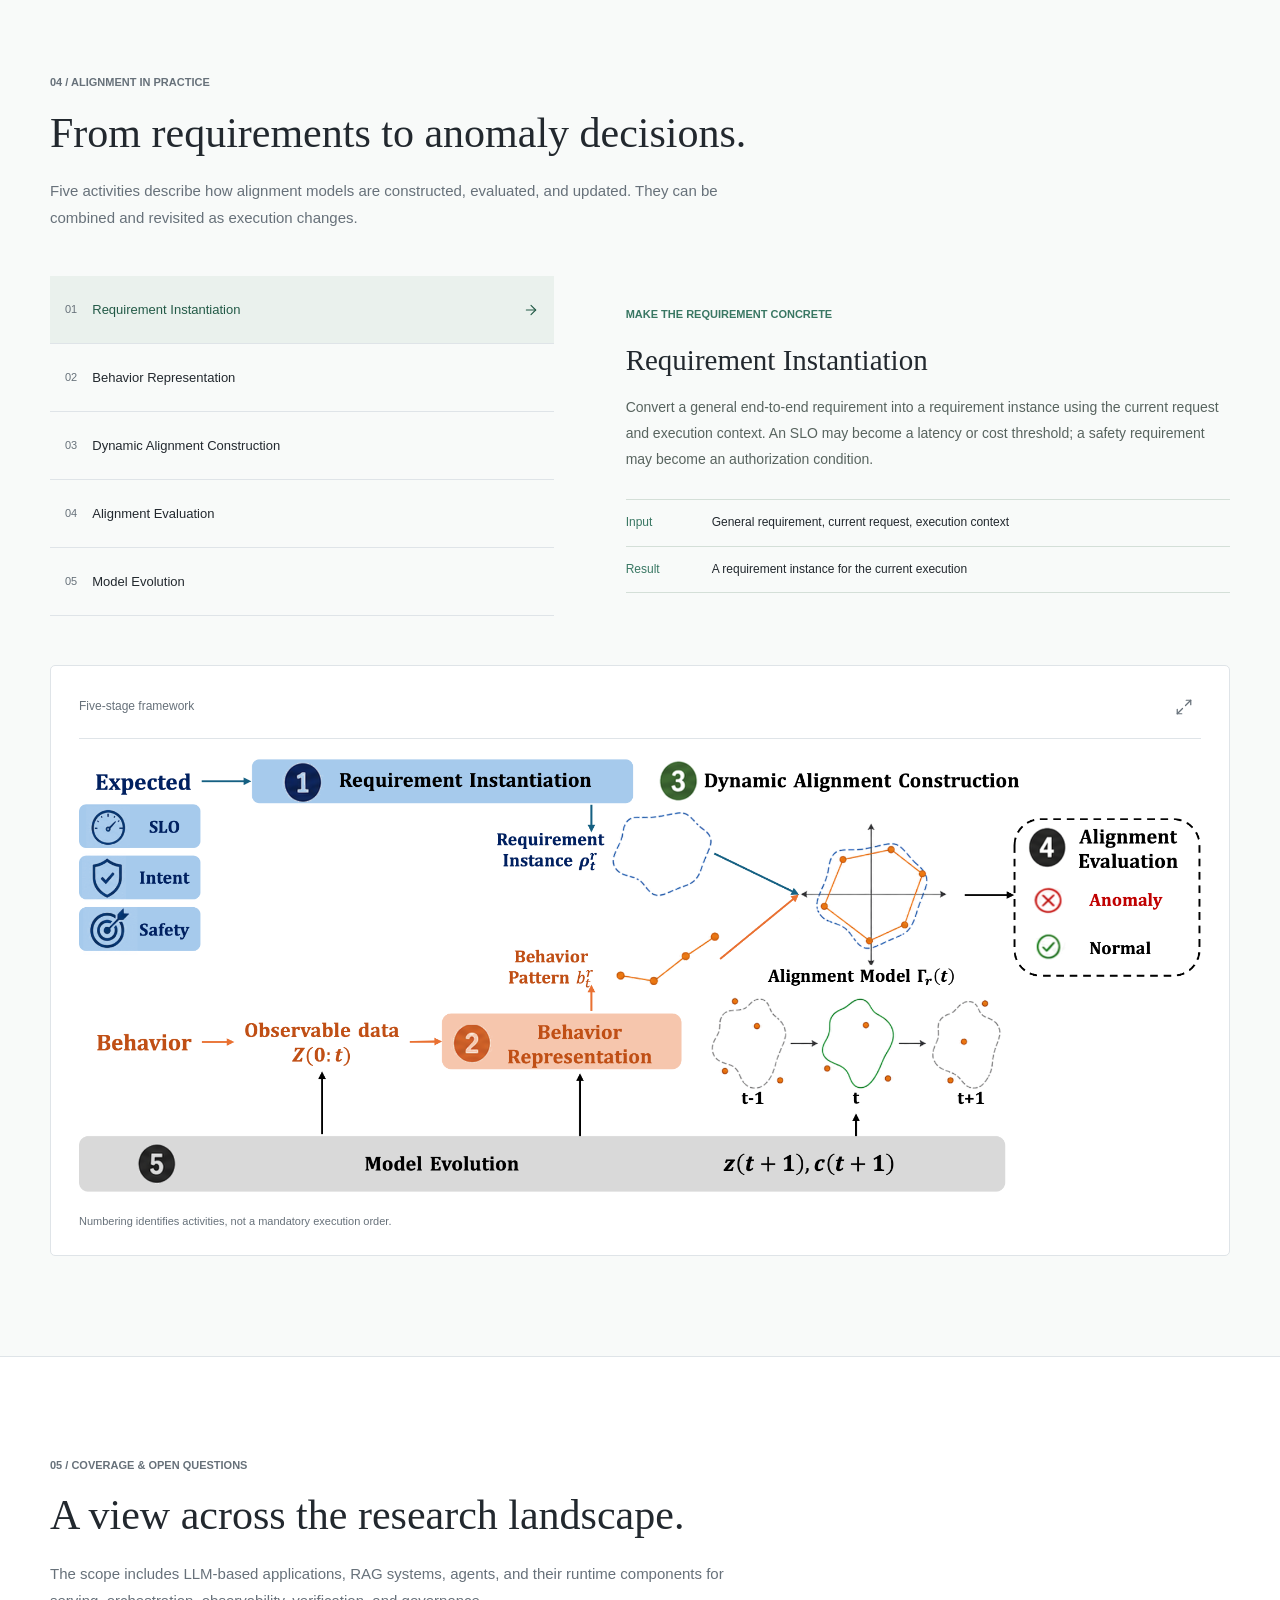
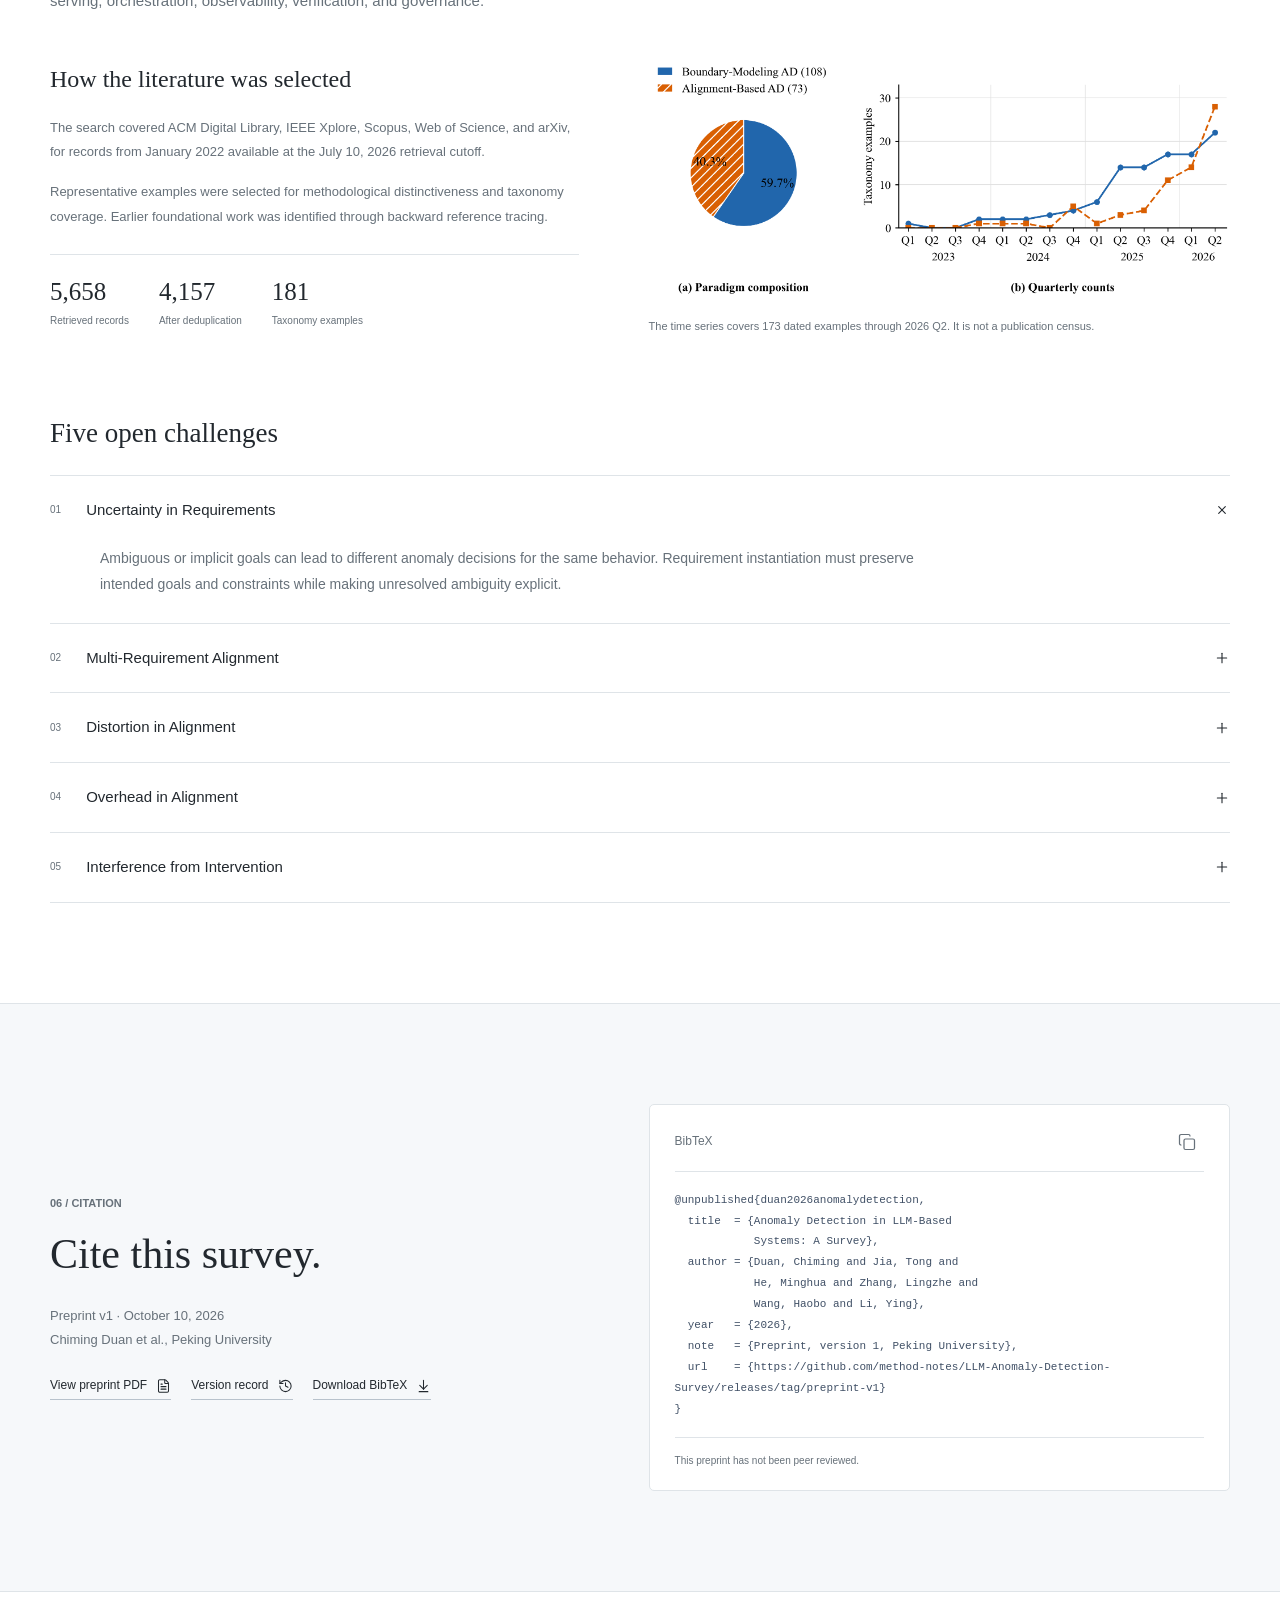
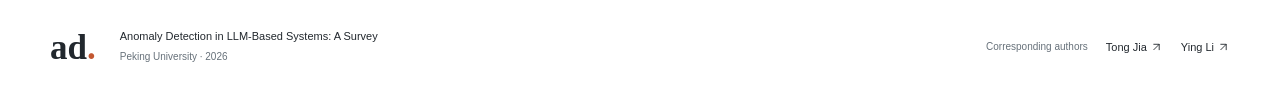
==== commit 801a0cb7: "Open the preprint PDF directly from the website Point the preprint buttons to the GitHub Pages PDF a" ====
--- a/index.html
+++ b/index.html
@@ -36,7 +36,7 @@
         <h1 id="paper-title">Anomaly Detection<br>in LLM-Based Systems<span class="survey-subtitle">A Survey</span></h1>
         <p class="hero-description">How do detectors establish what behavior to expect<br class="desktop-break"> when LLM outputs and execution paths can change?</p>
         <p class="authors"><span class="author-name">Chiming Duan</span><span>·</span><span class="author-name">Tong Jia<sup>*</sup></span><span>·</span><span class="author-name">Minghua He</span><span>·</span><span class="author-name">Lingzhe Zhang</span><span>·</span><span class="author-name">Haobo Wang</span><span>·</span><span class="author-name">Ying Li<sup>*</sup></span></p>
-        <div class="hero-actions"><a class="button primary" href="#methods">Explore the methods<i data-lucide="arrow-down"></i></a><a class="button secondary" href="https://github.com/method-notes/LLM-Anomaly-Detection-Survey/releases/tag/preprint-v1">Preprint v1<i data-lucide="file-text"></i></a></div>
+        <div class="hero-actions"><a class="button primary" href="#methods">Explore the methods<i data-lucide="arrow-down"></i></a><a class="button secondary" href="assets/preprint-v1.pdf">Preprint v1<i data-lucide="file-text"></i></a></div>
       </div>
       <div class="scene-label scene-label-boundary"><span class="legend-mark blue"></span>Boundary-Modeling AD<small>Historical runtime data → pre-modeled boundary</small></div>
       <div class="scene-label scene-label-alignment"><span class="legend-mark orange"></span>Alignment-Based AD<small>Requirements ↔ current behavior</small></div>
@@ -109,7 +109,7 @@
       <div class="challenges"><h3>Five open challenges</h3><details open><summary><span>01</span>Uncertainty in Requirements<i data-lucide="plus"></i></summary><p>Ambiguous or implicit goals can lead to different anomaly decisions for the same behavior. Requirement instantiation must preserve intended goals and constraints while making unresolved ambiguity explicit.</p></details><details><summary><span>02</span>Multi-Requirement Alignment<i data-lucide="plus"></i></summary><p>SLO, user intent, and safety requirements can interact or conflict. Evaluation must retain separate condition-level results and evidence; achieving one goal does not cancel a mandatory constraint violation.</p></details><details><summary><span>03</span>Distortion in Alignment<i data-lucide="plus"></i></summary><p>Mapping requirements and behavior into related representations may weaken features that reveal a violation. Representational similarity should not be mistaken for conformity to expected behavior.</p></details><details><summary><span>04</span>Overhead in Alignment<i data-lucide="plus"></i></summary><p>Evidence retrieval, inference, verification, and model updates incur runtime costs. Incremental updates and selective verification must be evaluated alongside detection effectiveness and delay.</p></details><details><summary><span>05</span>Interference from Intervention<i data-lucide="plus"></i></summary><p>Blocking, retrying, or replanning too early may interrupt useful reasoning and self-correction. Intervention should account for subsequent execution and final task outcomes.</p></details></div>
     </section>
 
-    <section id="citation" class="citation-band"><div class="section container citation-layout"><div><p class="section-index">06 / Citation</p><h2>Cite this survey.</h2><p>Preprint v1 · October 10, 2026<br>Chiming Duan et al., Peking University</p><div class="citation-links"><a class="text-link" href="https://github.com/method-notes/LLM-Anomaly-Detection-Survey/releases/download/preprint-v1/main.pdf">Download preprint PDF<i data-lucide="download"></i></a><a class="text-link" href="assets/survey.bib" download>Download BibTeX<i data-lucide="arrow-down-to-line"></i></a></div></div><div class="citation-code"><div class="figure-toolbar"><span>BibTeX</span><button class="icon-button" id="copy-citation" title="Copy citation" aria-label="Copy BibTeX citation"><i data-lucide="copy"></i></button></div><pre><code id="bibtex">@unpublished{duan2026anomalydetection,
+    <section id="citation" class="citation-band"><div class="section container citation-layout"><div><p class="section-index">06 / Citation</p><h2>Cite this survey.</h2><p>Preprint v1 · October 10, 2026<br>Chiming Duan et al., Peking University</p><div class="citation-links"><a class="text-link" href="assets/preprint-v1.pdf">View preprint PDF<i data-lucide="file-text"></i></a><a class="text-link" href="https://github.com/method-notes/LLM-Anomaly-Detection-Survey/releases/tag/preprint-v1">Version record<i data-lucide="history"></i></a><a class="text-link" href="assets/survey.bib" download>Download BibTeX<i data-lucide="arrow-down-to-line"></i></a></div></div><div class="citation-code"><div class="figure-toolbar"><span>BibTeX</span><button class="icon-button" id="copy-citation" title="Copy citation" aria-label="Copy BibTeX citation"><i data-lucide="copy"></i></button></div><pre><code id="bibtex">@unpublished{duan2026anomalydetection,
   title  = {Anomaly Detection in LLM-Based
             Systems: A Survey},
   author = {Duan, Chiming and Jia, Tong and
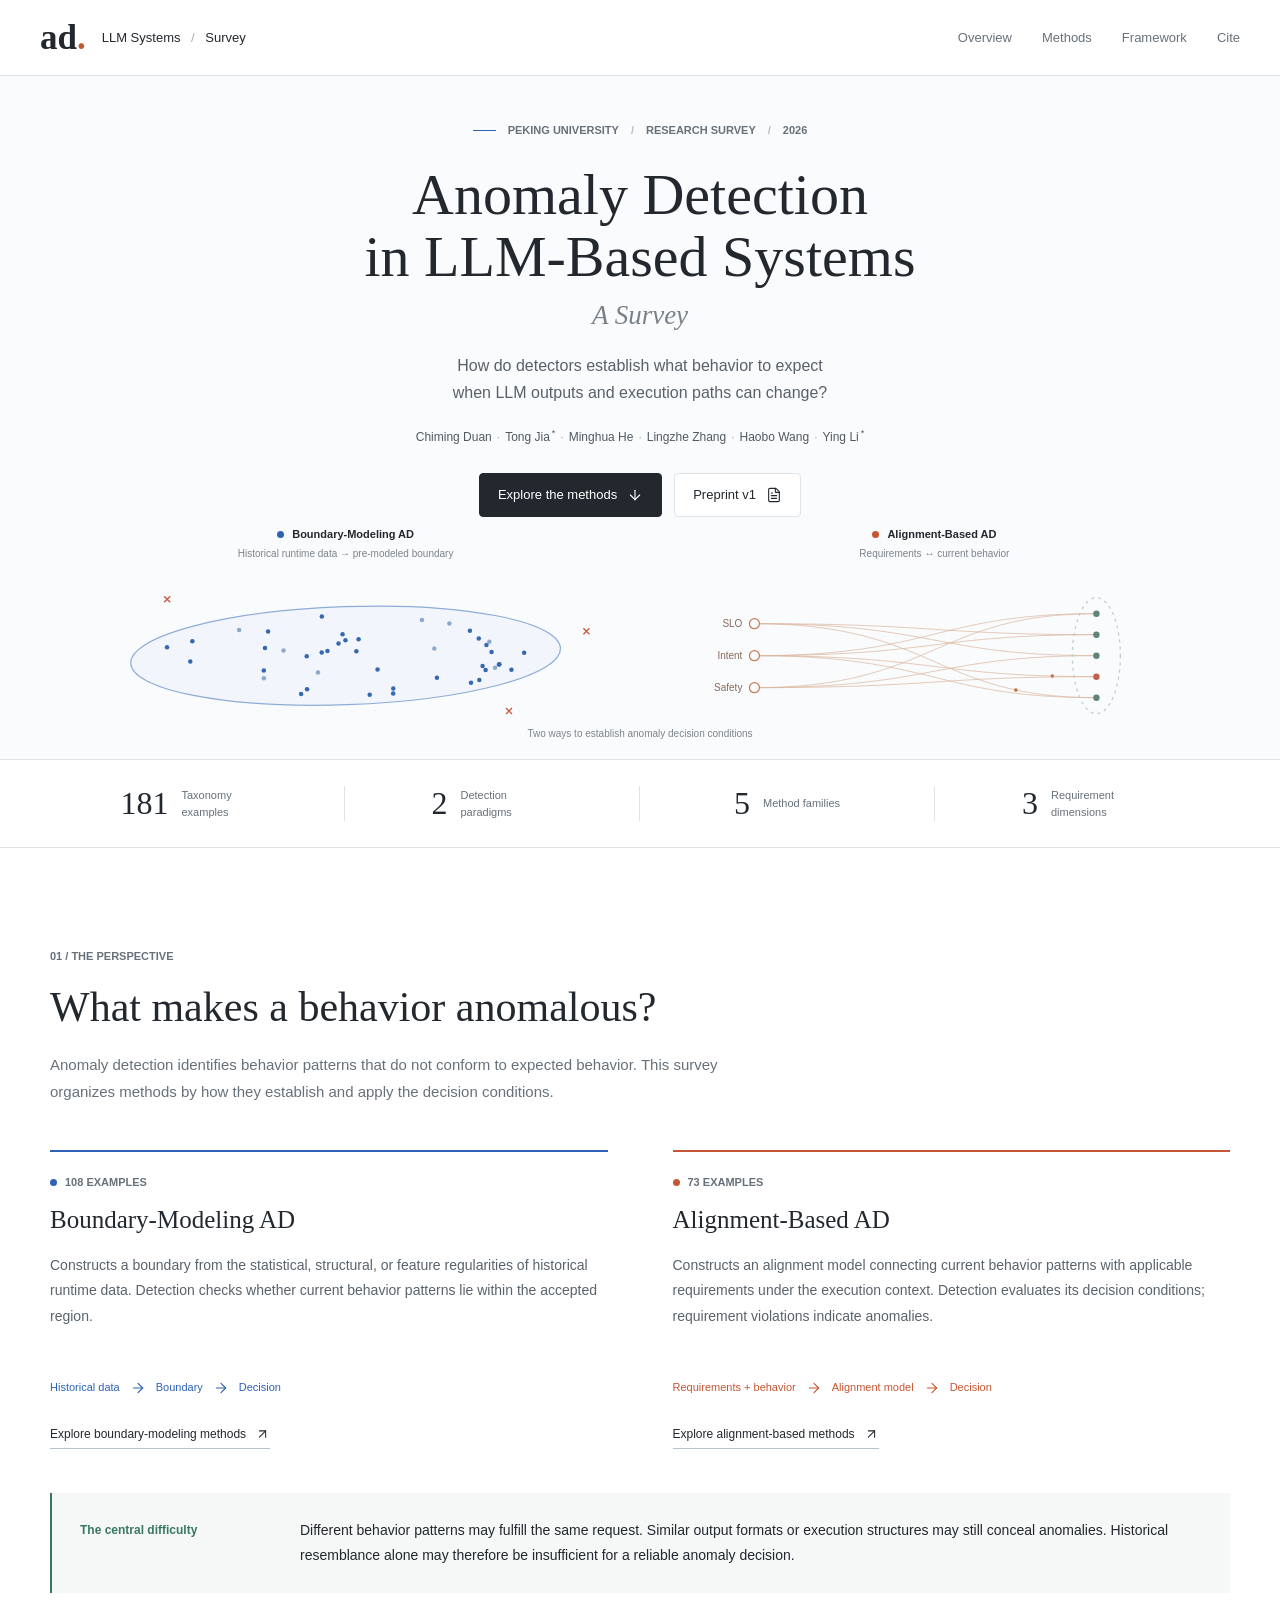
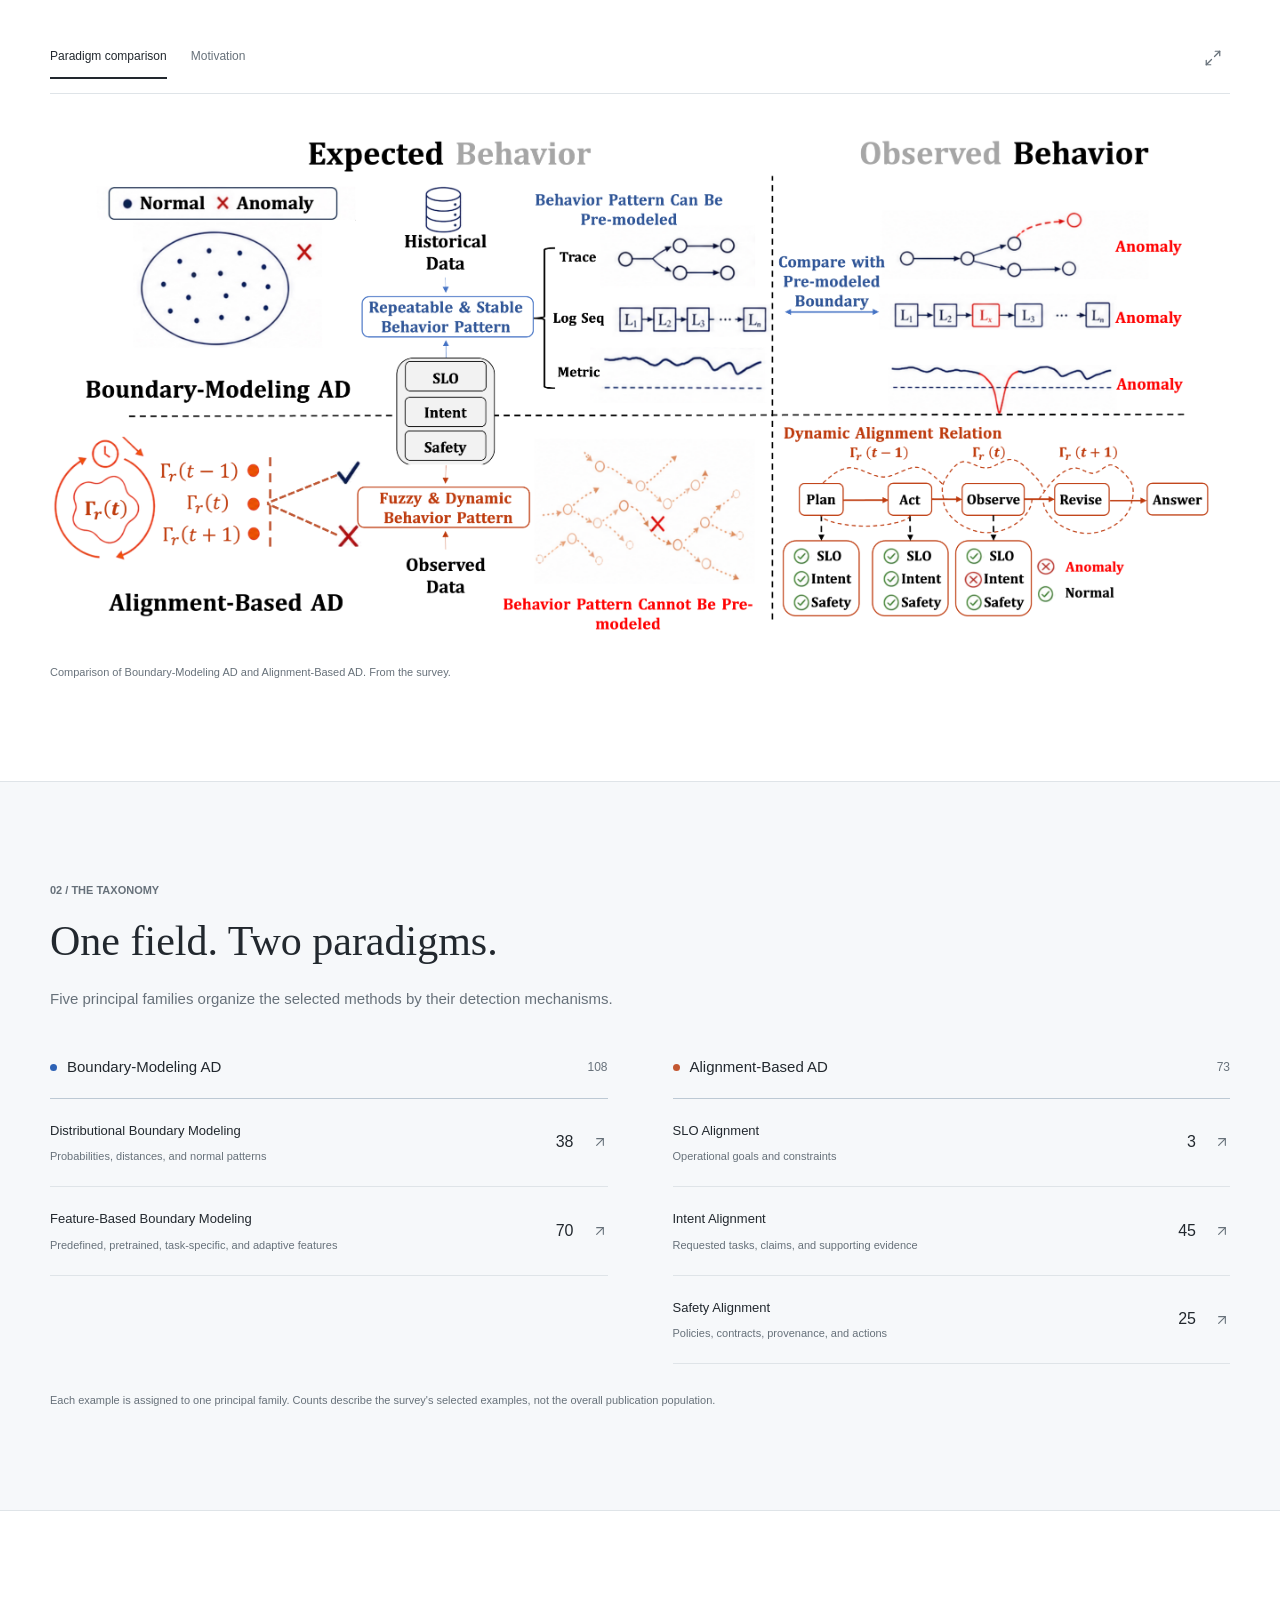
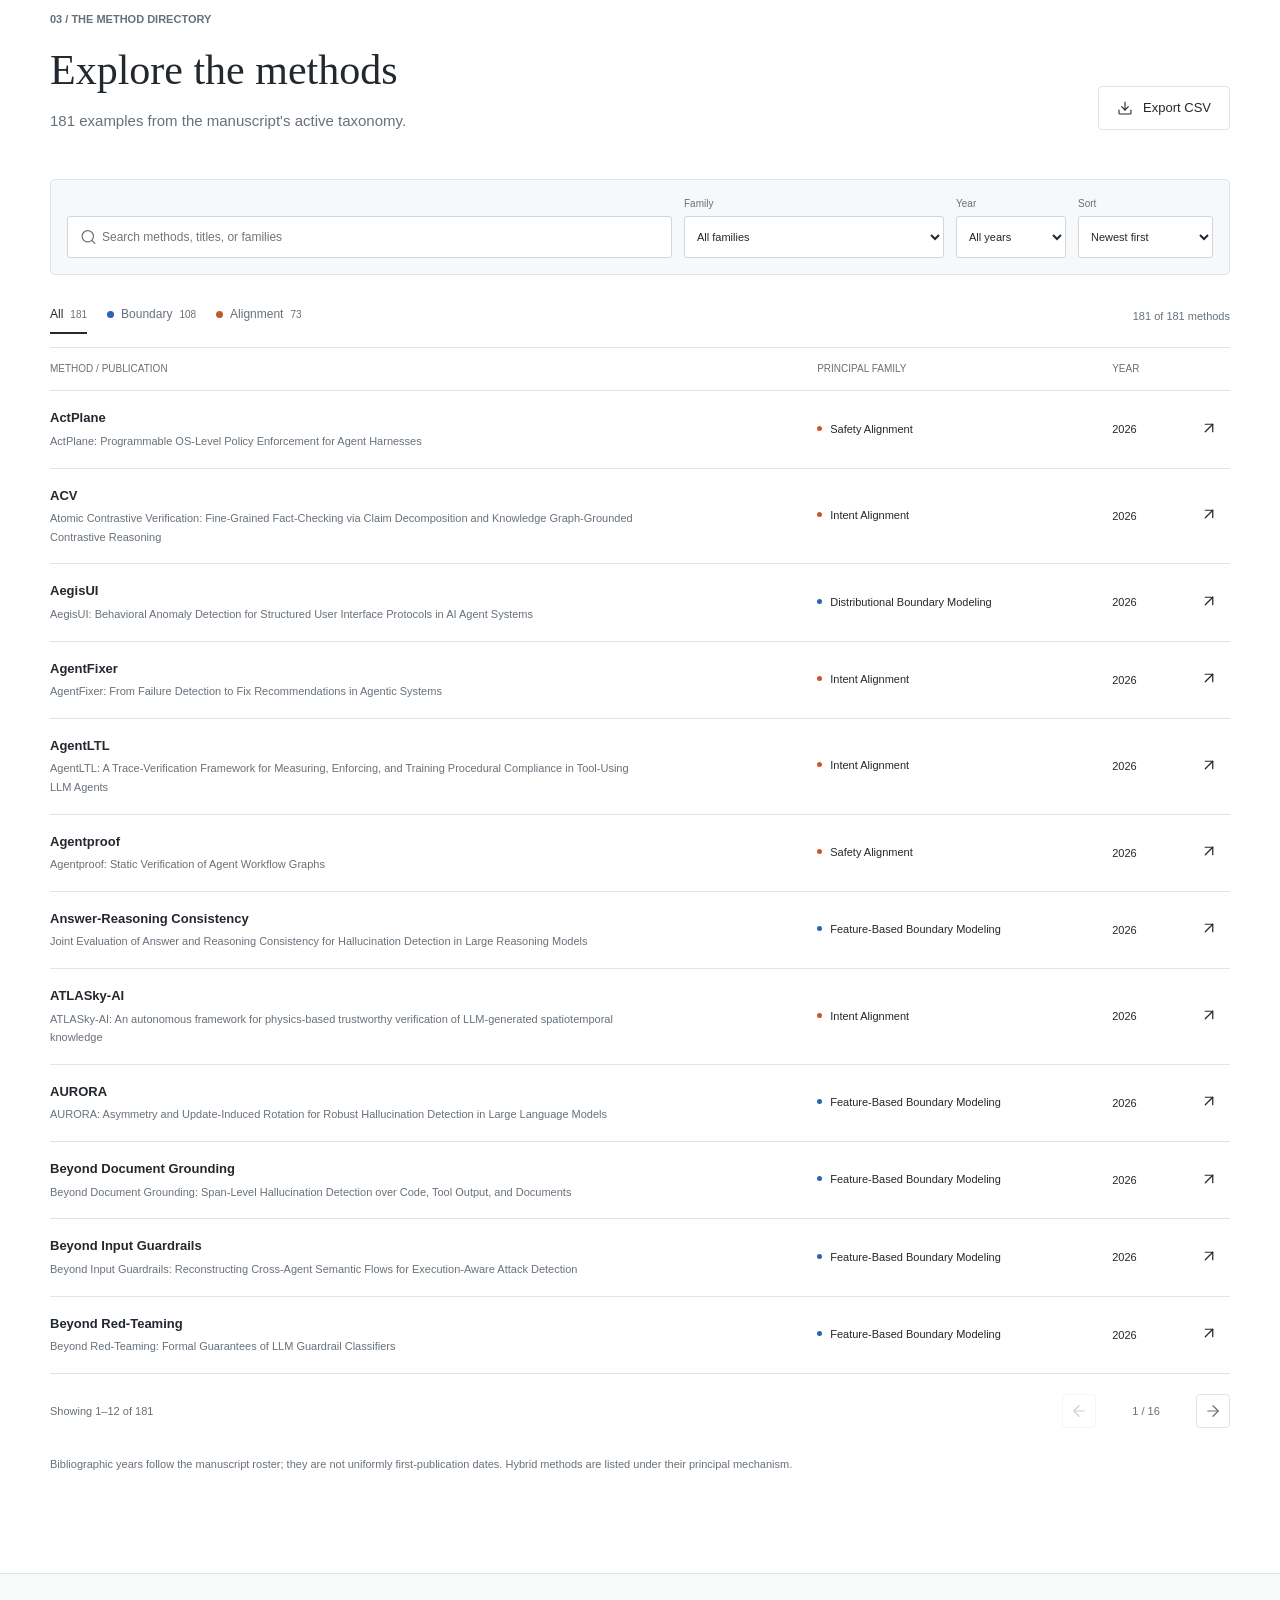
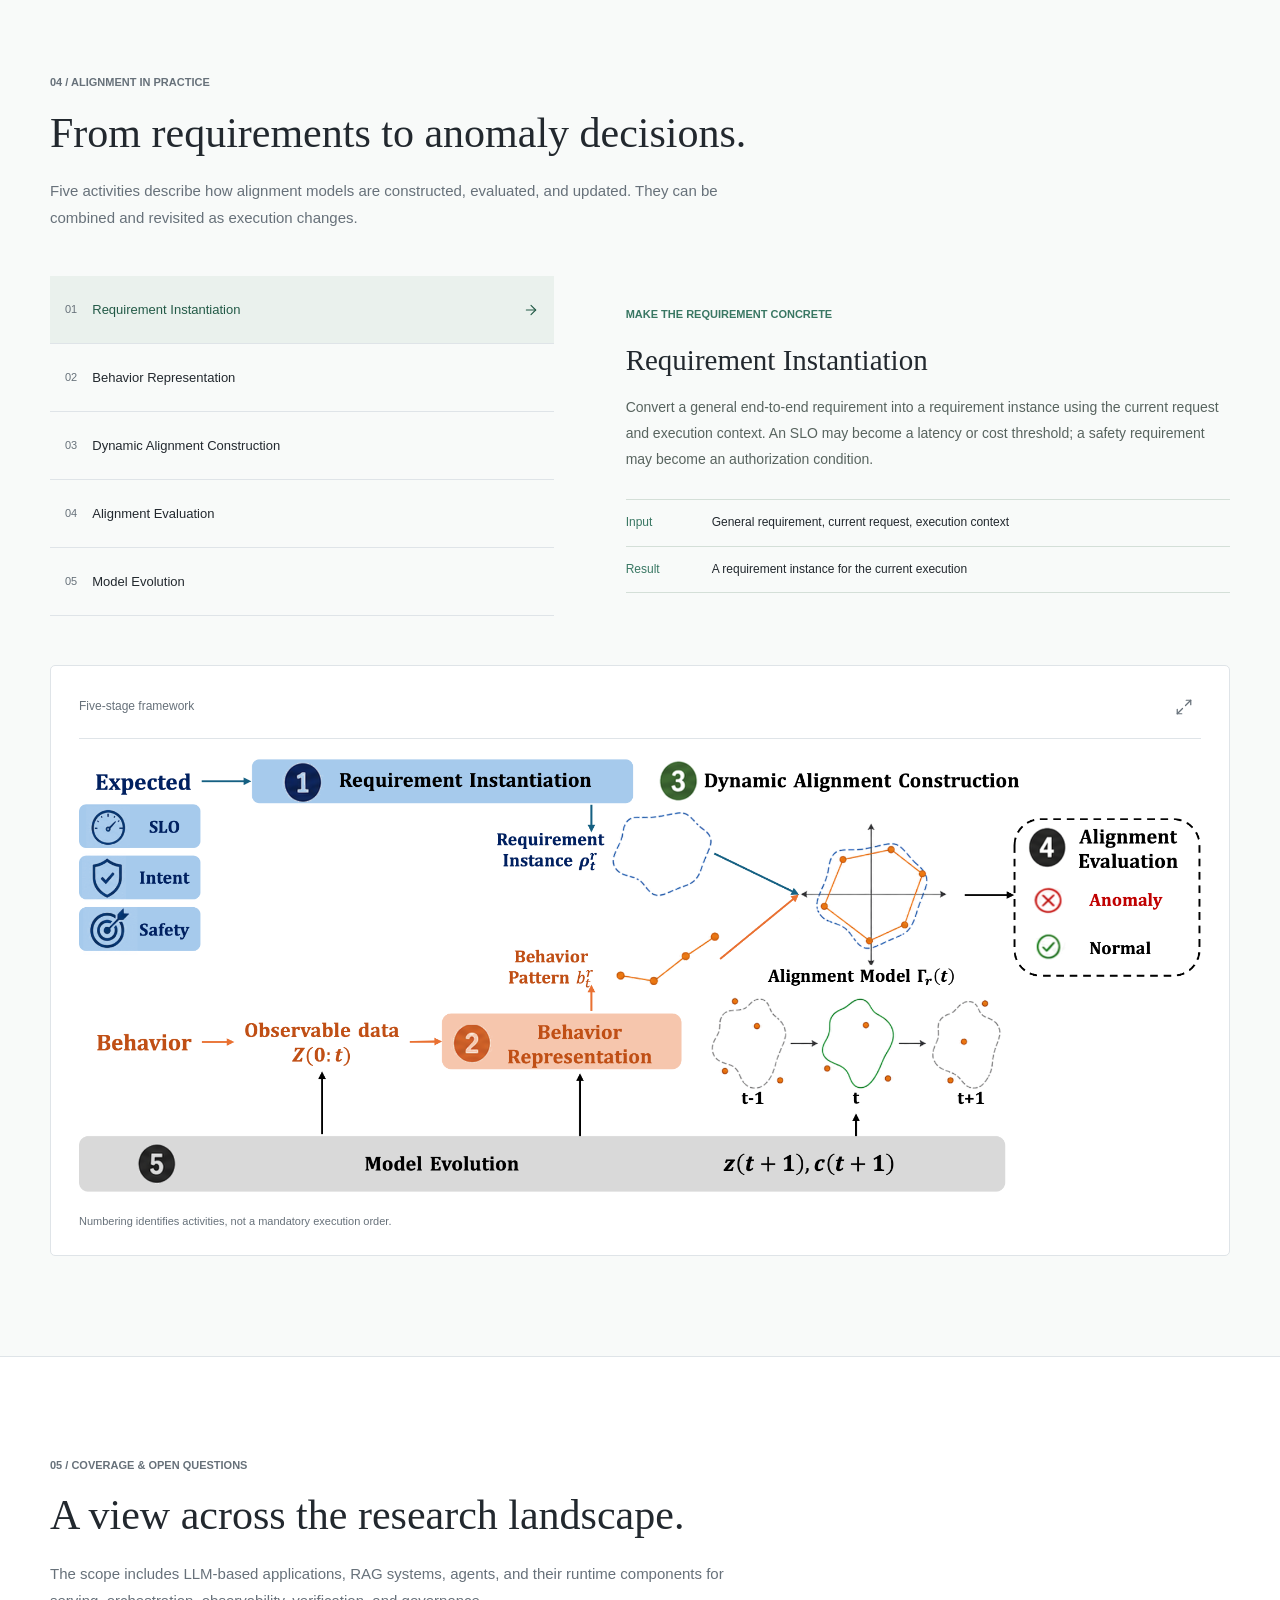
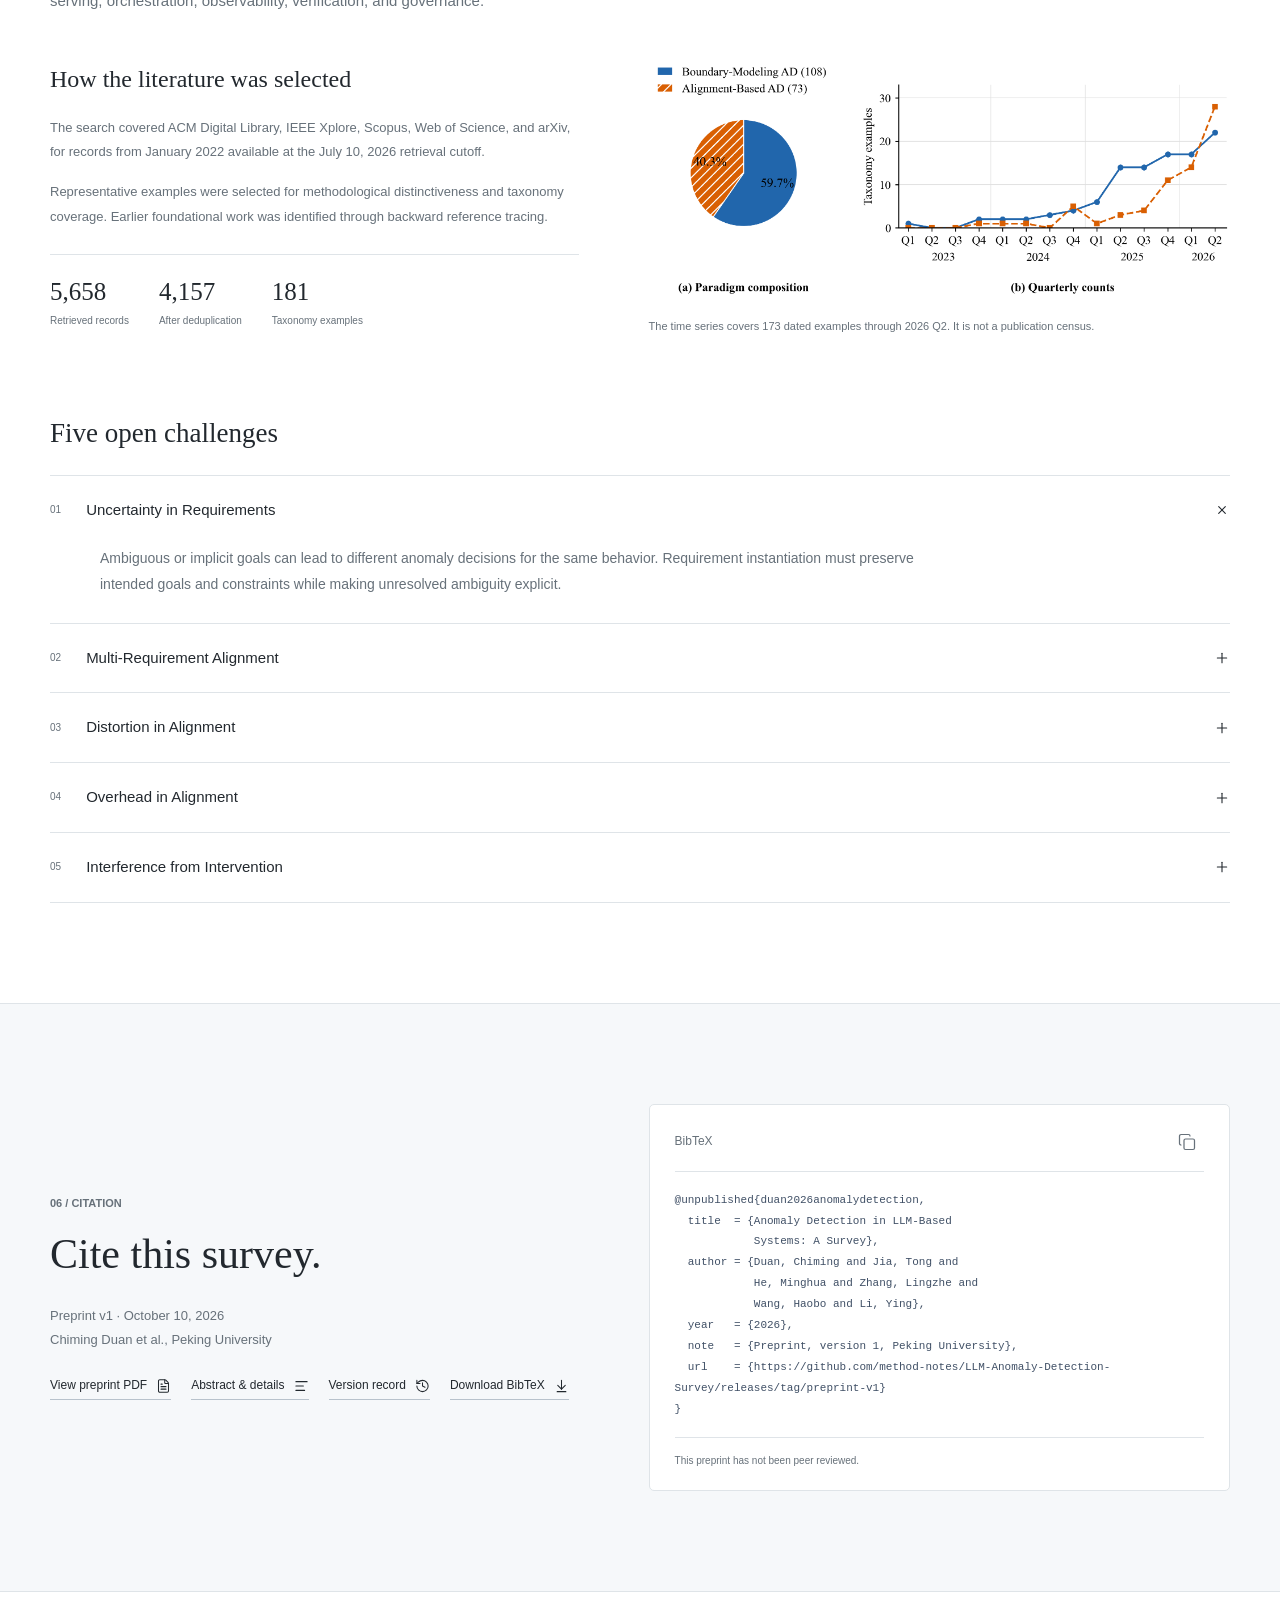
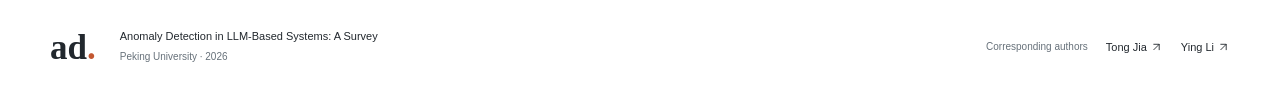
==== commit 7a0fccff: "Add paper metadata and Google indexing support Add the complete abstract, citation metadata, Scholar" ====
--- a/index.html
+++ b/index.html
@@ -6,6 +6,9 @@
   <meta name="theme-color" content="#fafbfc">
   <title>Anomaly Detection in LLM-Based Systems: A Survey</title>
   <meta name="description" content="A survey of anomaly detection in LLM-based systems. Explore Boundary-Modeling AD, Alignment-Based AD, and 181 taxonomy examples.">
+  <link rel="canonical" href="https://method-notes.github.io/LLM-Anomaly-Detection-Survey/">
+  <meta name="robots" content="index, follow">
+  <meta name="google-site-verification" content="Mm3dlLj4AvGV4RlKEh4NA2g-SsrfqBurDYgXTojWTMk">
   <meta property="og:title" content="Anomaly Detection in LLM-Based Systems: A Survey">
   <meta property="og:description" content="Two detection paradigms. Five method families. A research companion by Chiming Duan et al., Peking University.">
   <meta property="og:type" content="website">
@@ -109,7 +112,7 @@
       <div class="challenges"><h3>Five open challenges</h3><details open><summary><span>01</span>Uncertainty in Requirements<i data-lucide="plus"></i></summary><p>Ambiguous or implicit goals can lead to different anomaly decisions for the same behavior. Requirement instantiation must preserve intended goals and constraints while making unresolved ambiguity explicit.</p></details><details><summary><span>02</span>Multi-Requirement Alignment<i data-lucide="plus"></i></summary><p>SLO, user intent, and safety requirements can interact or conflict. Evaluation must retain separate condition-level results and evidence; achieving one goal does not cancel a mandatory constraint violation.</p></details><details><summary><span>03</span>Distortion in Alignment<i data-lucide="plus"></i></summary><p>Mapping requirements and behavior into related representations may weaken features that reveal a violation. Representational similarity should not be mistaken for conformity to expected behavior.</p></details><details><summary><span>04</span>Overhead in Alignment<i data-lucide="plus"></i></summary><p>Evidence retrieval, inference, verification, and model updates incur runtime costs. Incremental updates and selective verification must be evaluated alongside detection effectiveness and delay.</p></details><details><summary><span>05</span>Interference from Intervention<i data-lucide="plus"></i></summary><p>Blocking, retrying, or replanning too early may interrupt useful reasoning and self-correction. Intervention should account for subsequent execution and final task outcomes.</p></details></div>
     </section>
 
-    <section id="citation" class="citation-band"><div class="section container citation-layout"><div><p class="section-index">06 / Citation</p><h2>Cite this survey.</h2><p>Preprint v1 · October 10, 2026<br>Chiming Duan et al., Peking University</p><div class="citation-links"><a class="text-link" href="assets/preprint-v1.pdf">View preprint PDF<i data-lucide="file-text"></i></a><a class="text-link" href="https://github.com/method-notes/LLM-Anomaly-Detection-Survey/releases/tag/preprint-v1">Version record<i data-lucide="history"></i></a><a class="text-link" href="assets/survey.bib" download>Download BibTeX<i data-lucide="arrow-down-to-line"></i></a></div></div><div class="citation-code"><div class="figure-toolbar"><span>BibTeX</span><button class="icon-button" id="copy-citation" title="Copy citation" aria-label="Copy BibTeX citation"><i data-lucide="copy"></i></button></div><pre><code id="bibtex">@unpublished{duan2026anomalydetection,
+    <section id="citation" class="citation-band"><div class="section container citation-layout"><div><p class="section-index">06 / Citation</p><h2>Cite this survey.</h2><p>Preprint v1 · October 10, 2026<br>Chiming Duan et al., Peking University</p><div class="citation-links"><a class="text-link" href="assets/preprint-v1.pdf">View preprint PDF<i data-lucide="file-text"></i></a><a class="text-link" href="abstract.html">Abstract &amp; details<i data-lucide="align-left"></i></a><a class="text-link" href="https://github.com/method-notes/LLM-Anomaly-Detection-Survey/releases/tag/preprint-v1">Version record<i data-lucide="history"></i></a><a class="text-link" href="assets/survey.bib" download>Download BibTeX<i data-lucide="arrow-down-to-line"></i></a></div></div><div class="citation-code"><div class="figure-toolbar"><span>BibTeX</span><button class="icon-button" id="copy-citation" title="Copy citation" aria-label="Copy BibTeX citation"><i data-lucide="copy"></i></button></div><pre><code id="bibtex">@unpublished{duan2026anomalydetection,
   title  = {Anomaly Detection in LLM-Based
             Systems: A Survey},
   author = {Duan, Chiming and Jia, Tong and
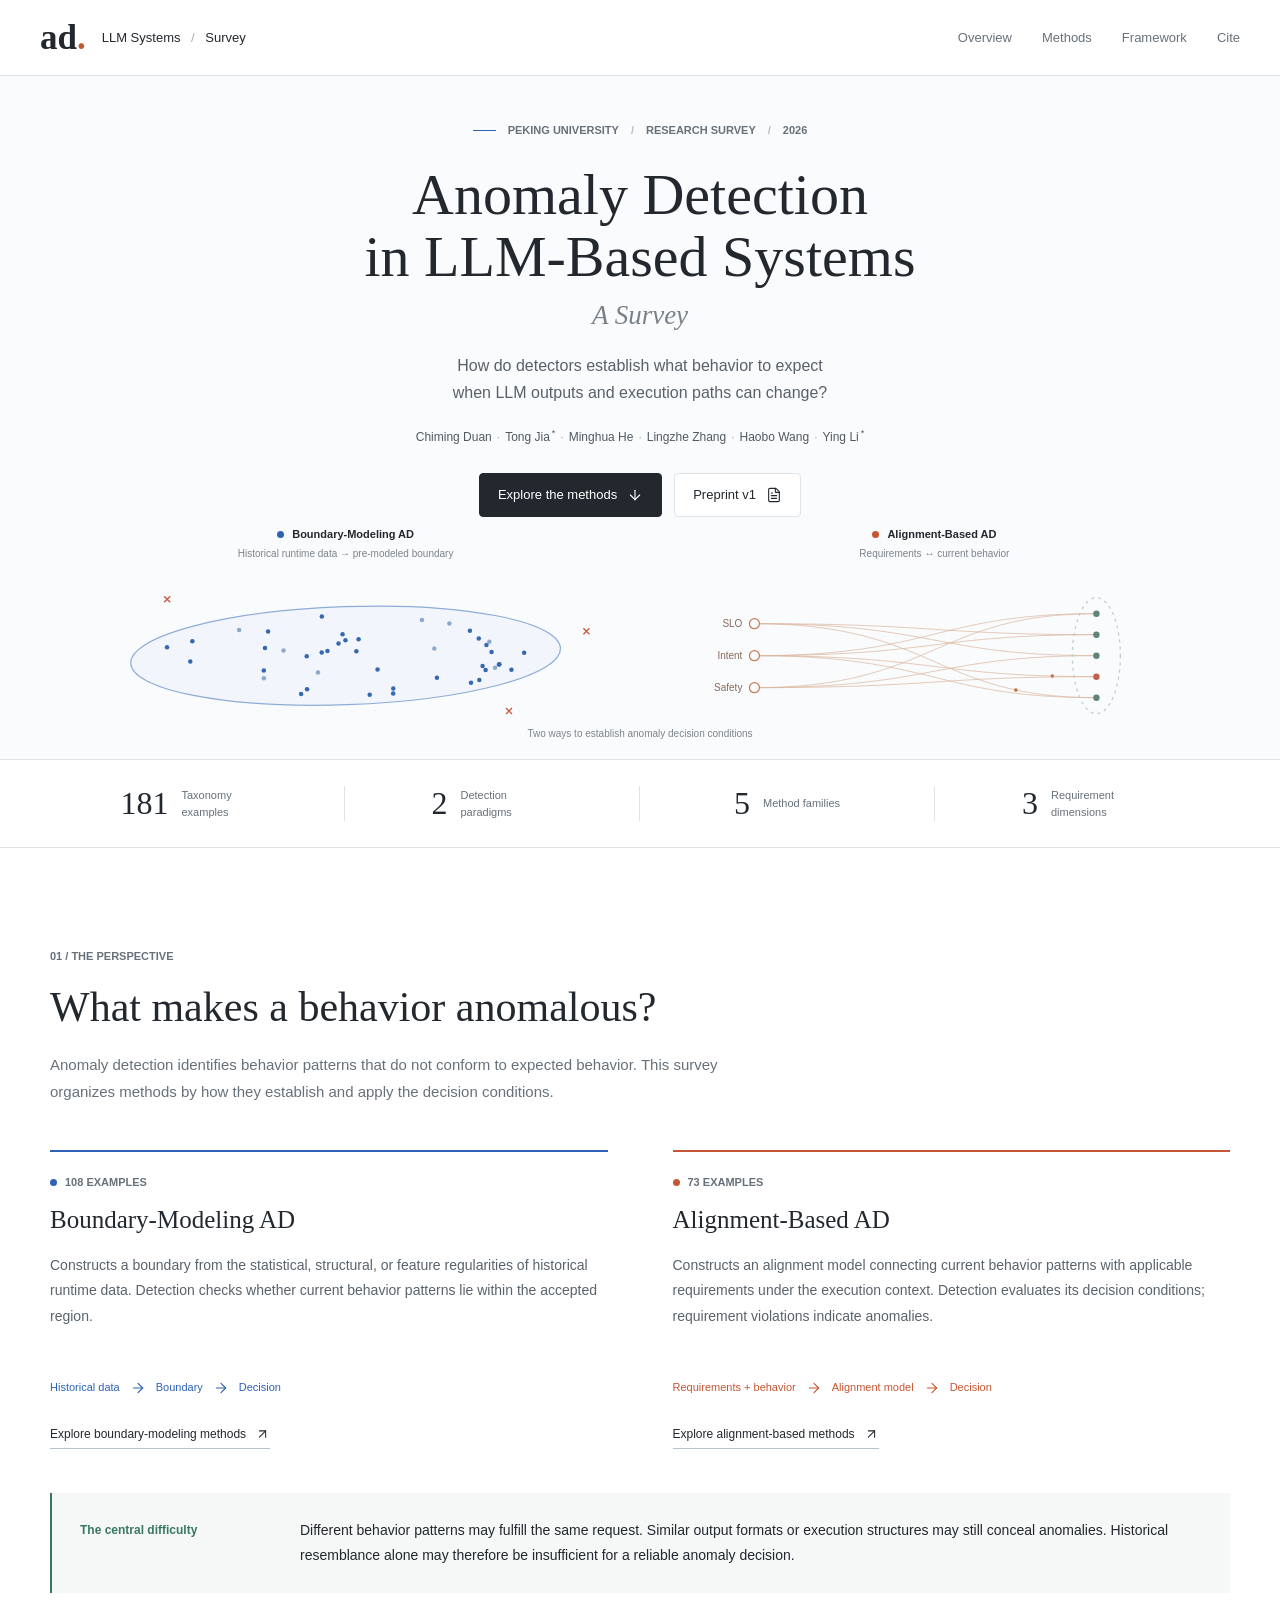
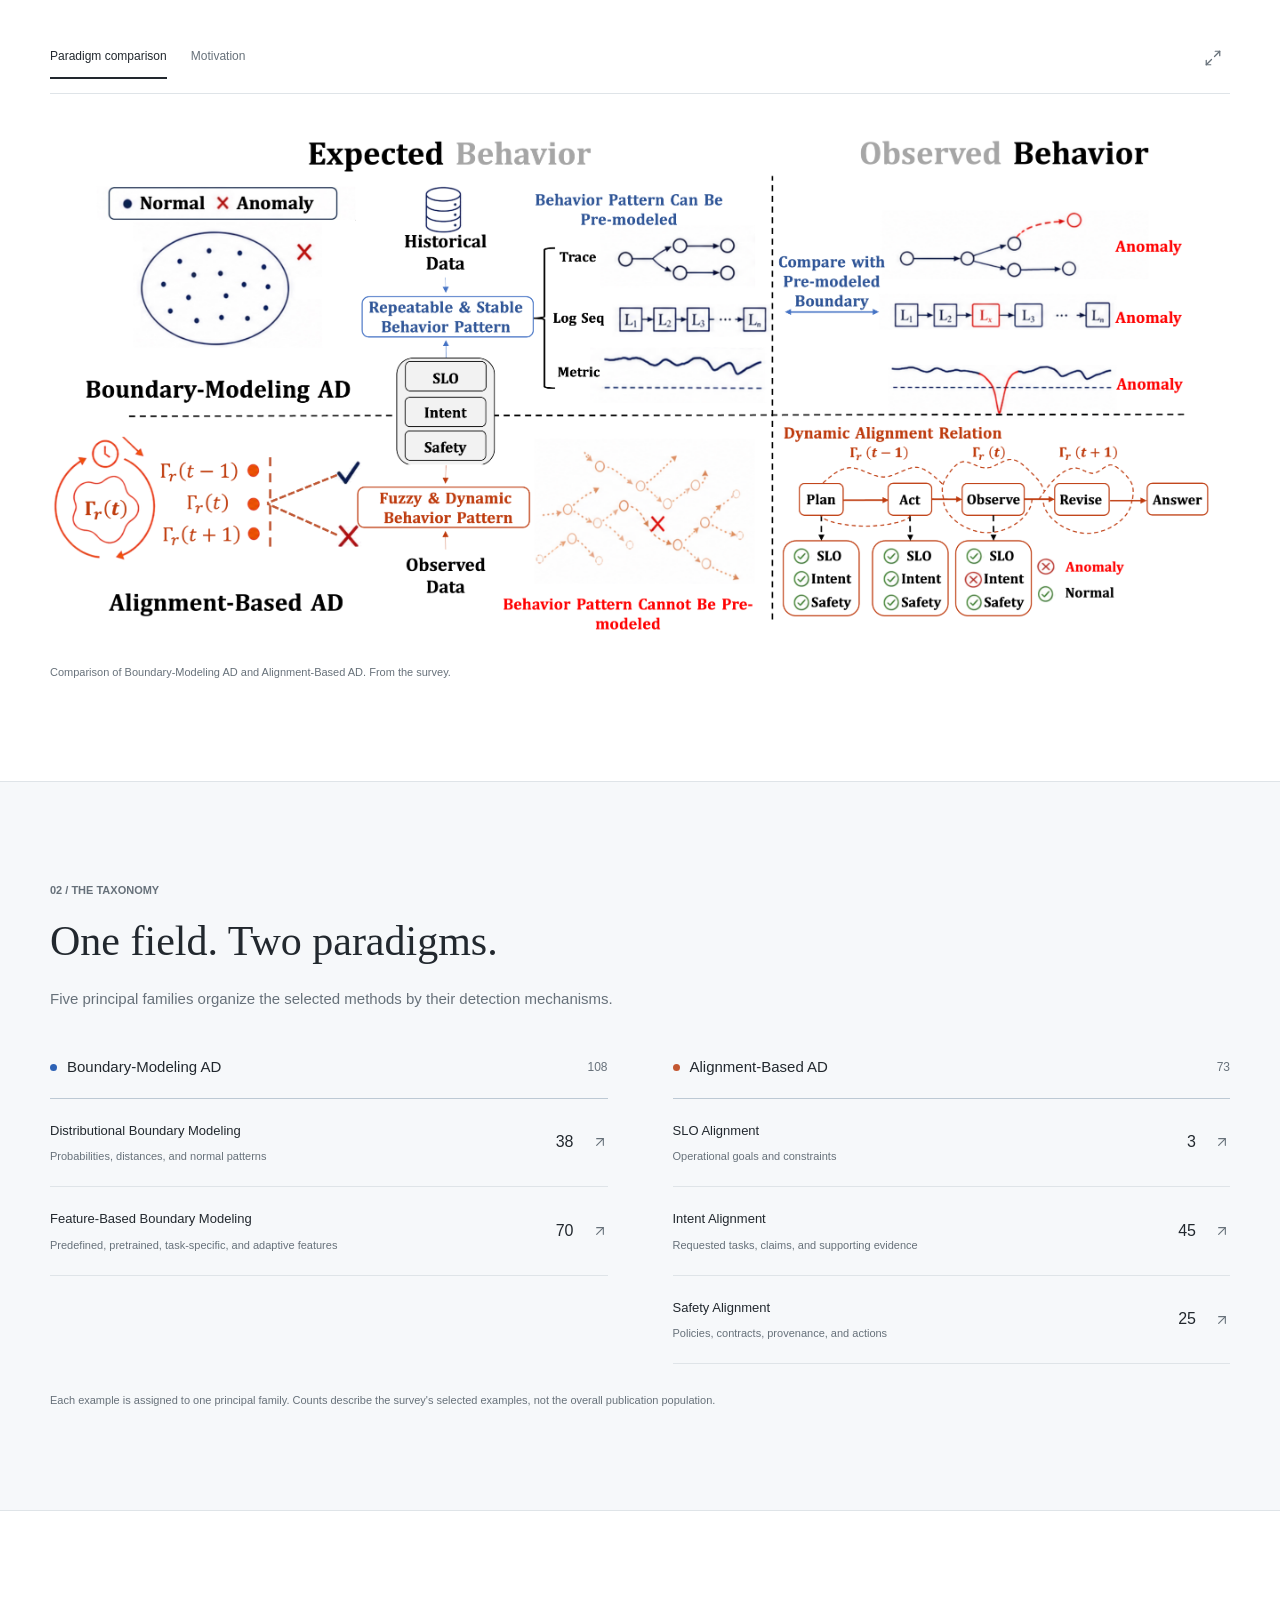
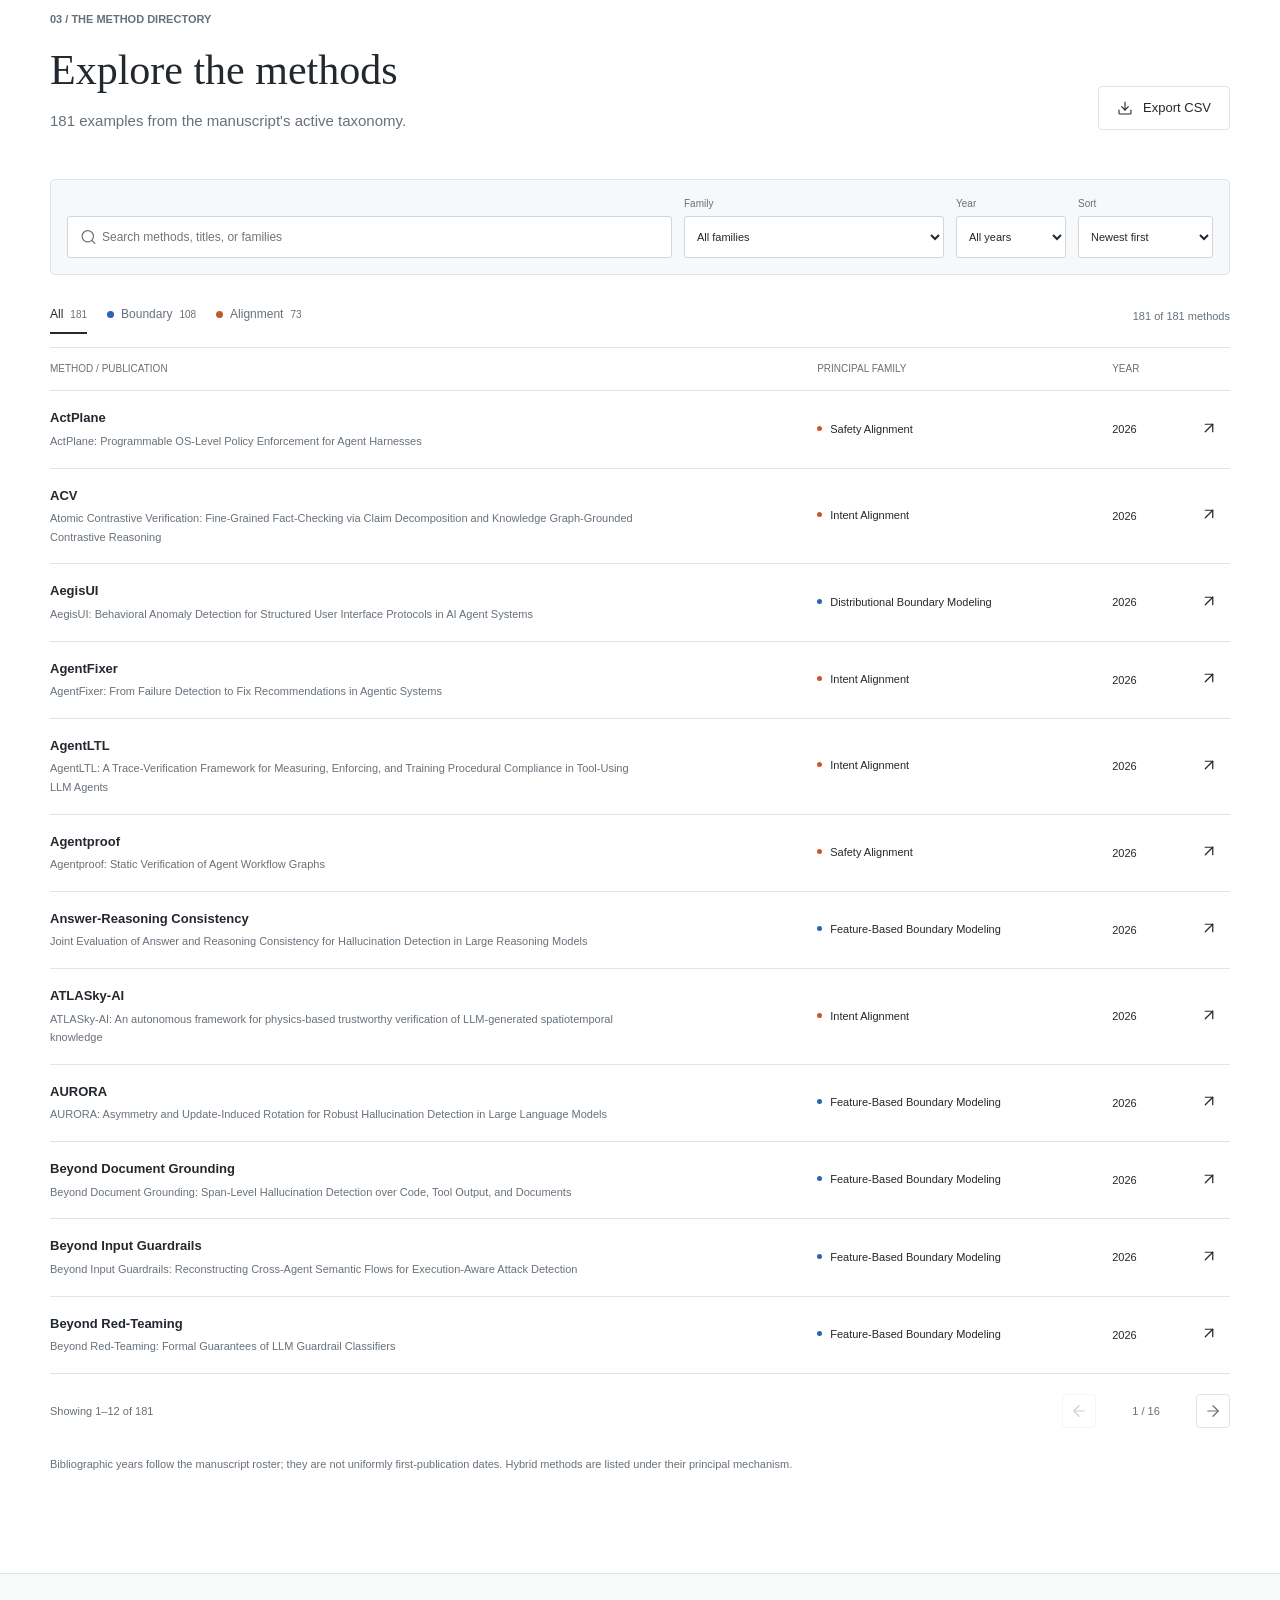
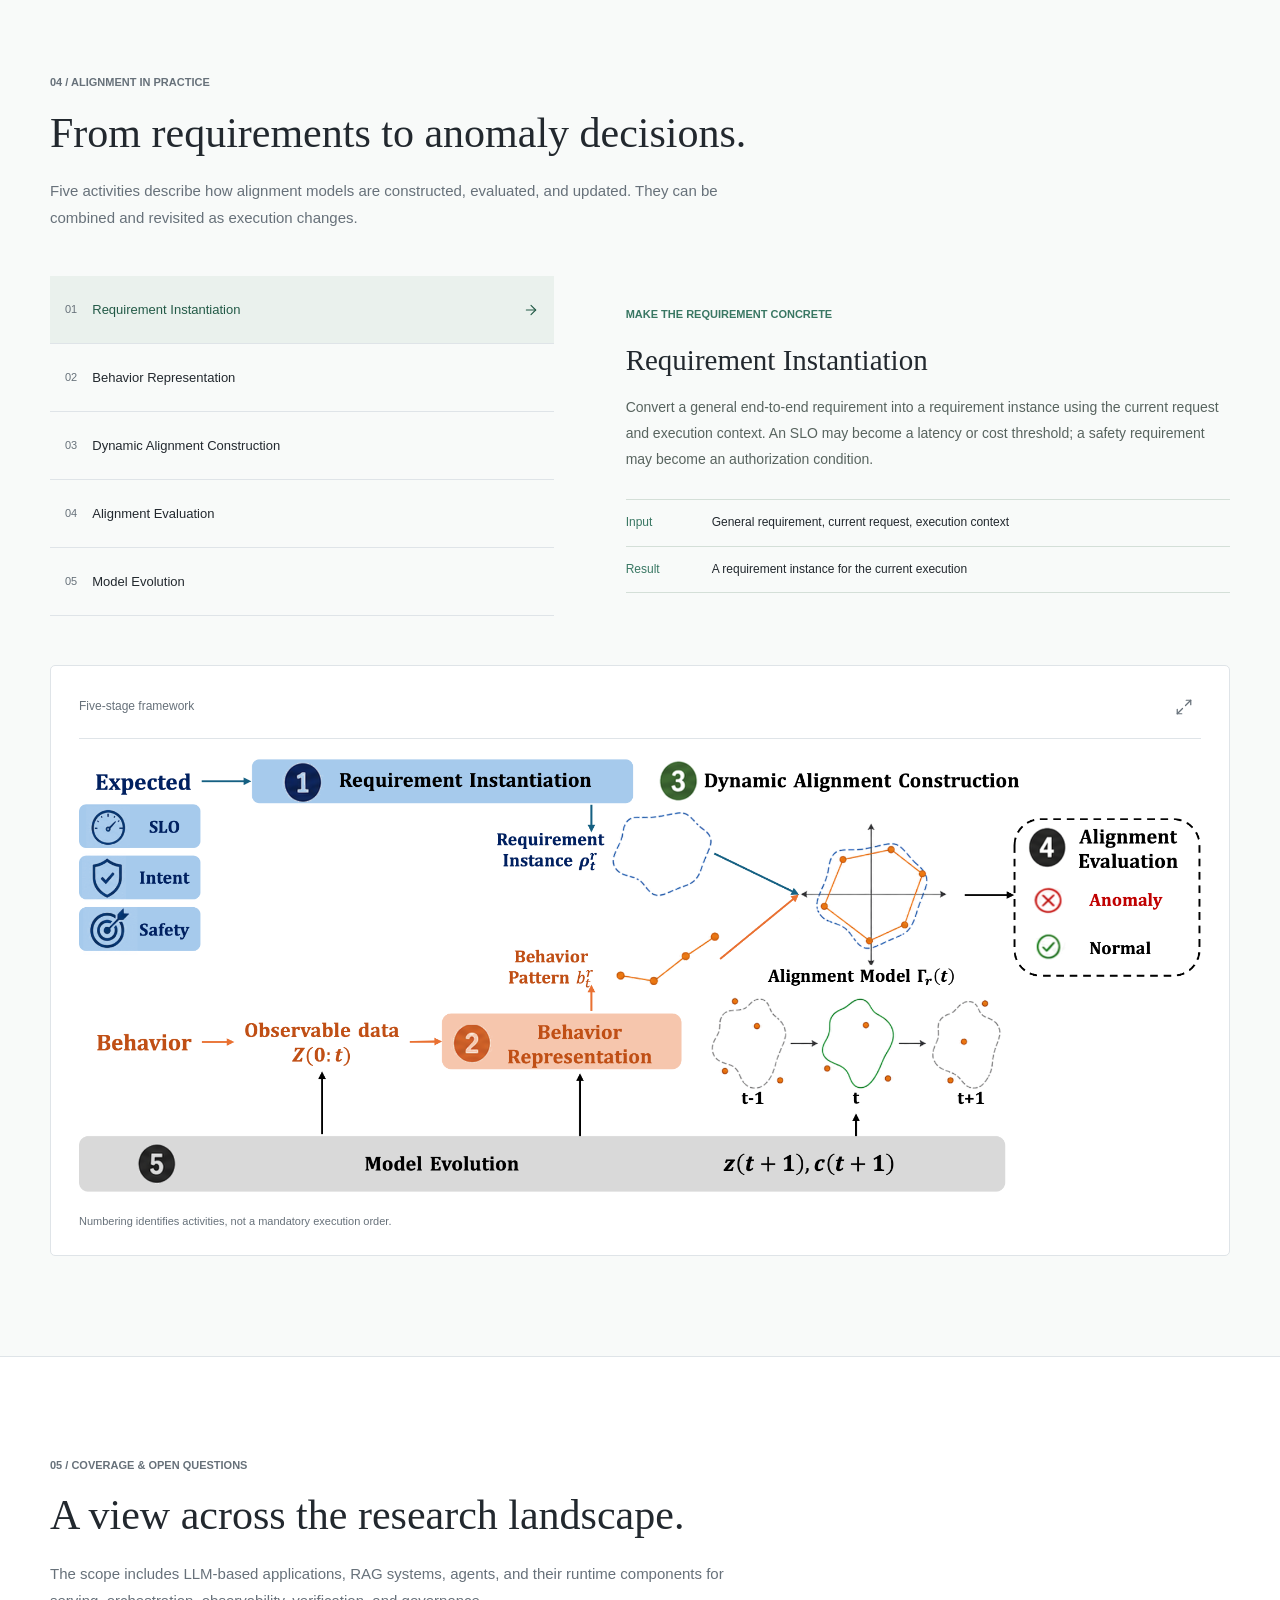
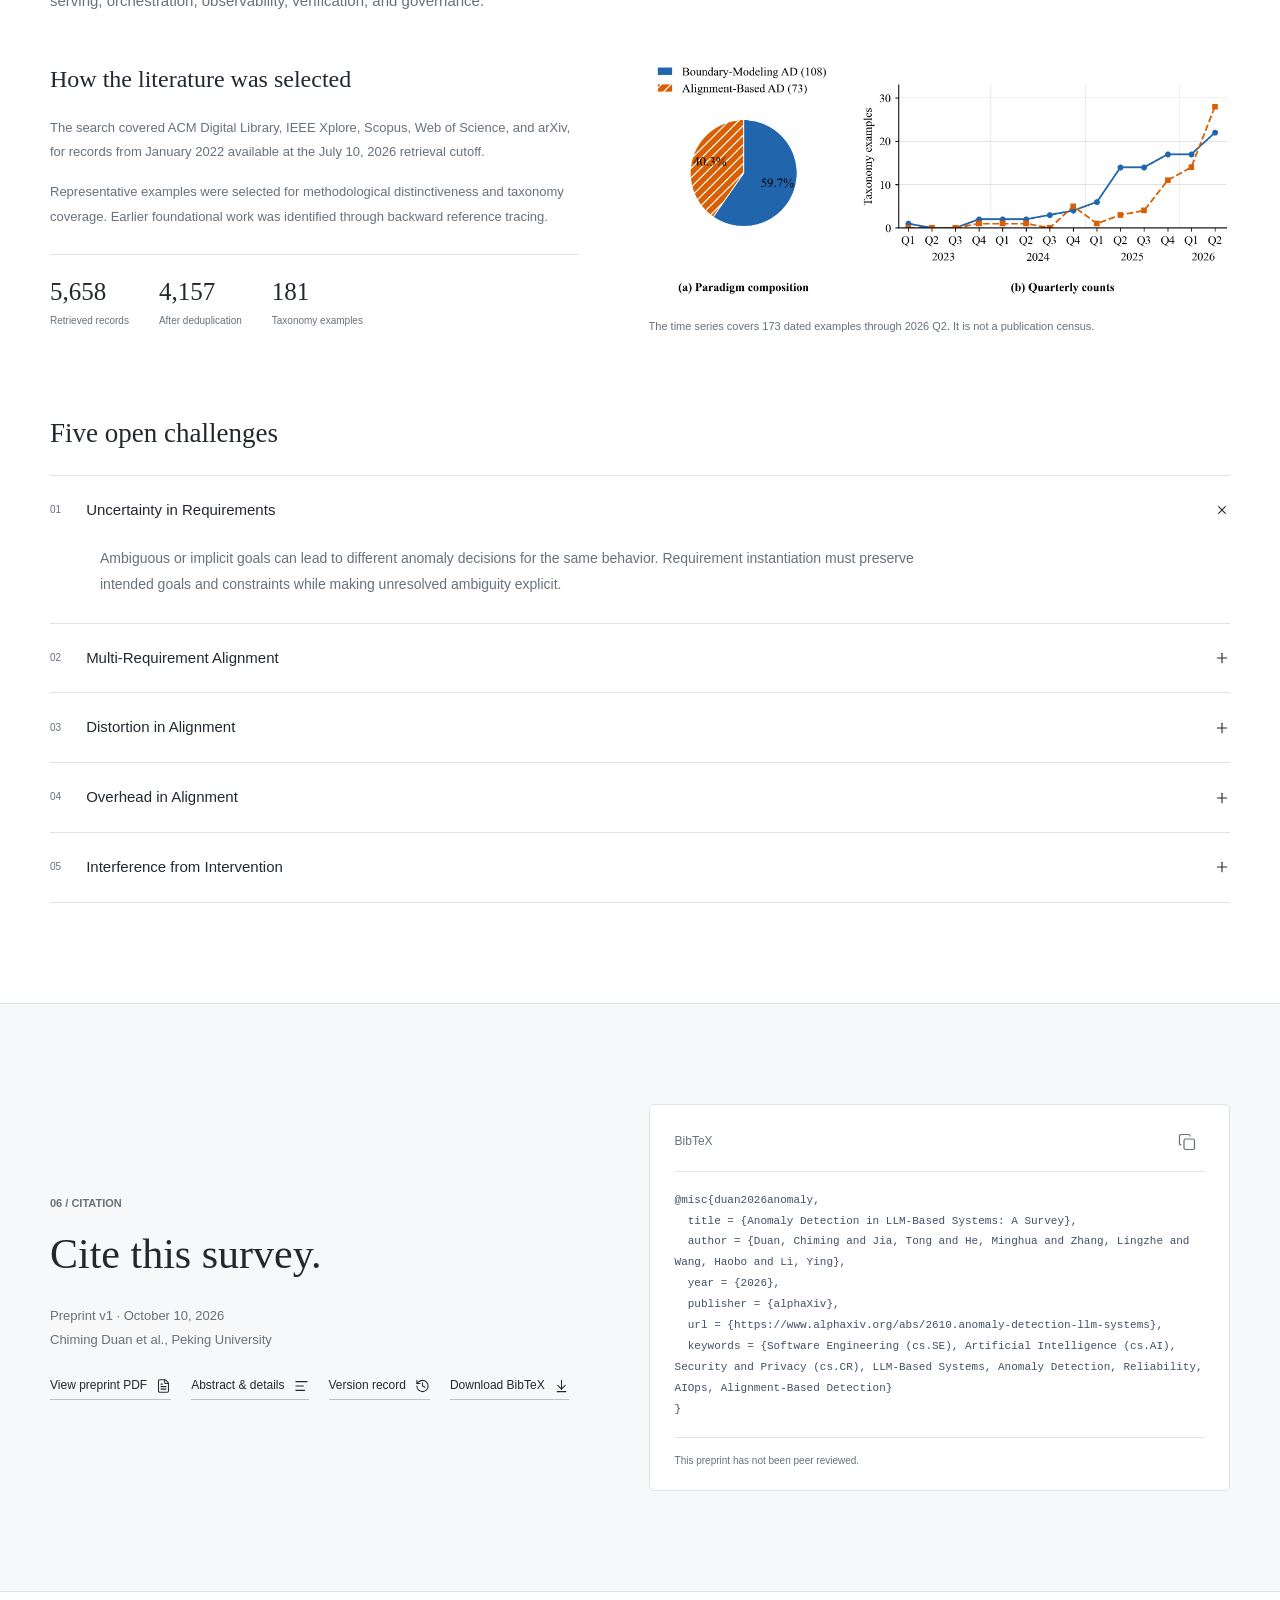
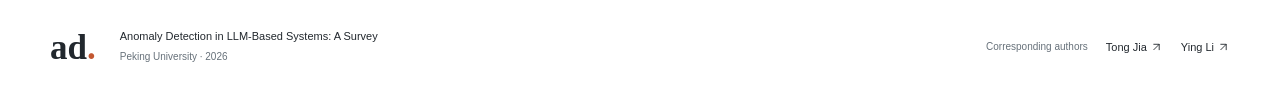
==== commit be2886fc: "Link paper version and website citation to alphaXiv Use the alphaXiv BibTeX on the website and point" ====
--- a/index.html
+++ b/index.html
@@ -112,15 +112,13 @@
       <div class="challenges"><h3>Five open challenges</h3><details open><summary><span>01</span>Uncertainty in Requirements<i data-lucide="plus"></i></summary><p>Ambiguous or implicit goals can lead to different anomaly decisions for the same behavior. Requirement instantiation must preserve intended goals and constraints while making unresolved ambiguity explicit.</p></details><details><summary><span>02</span>Multi-Requirement Alignment<i data-lucide="plus"></i></summary><p>SLO, user intent, and safety requirements can interact or conflict. Evaluation must retain separate condition-level results and evidence; achieving one goal does not cancel a mandatory constraint violation.</p></details><details><summary><span>03</span>Distortion in Alignment<i data-lucide="plus"></i></summary><p>Mapping requirements and behavior into related representations may weaken features that reveal a violation. Representational similarity should not be mistaken for conformity to expected behavior.</p></details><details><summary><span>04</span>Overhead in Alignment<i data-lucide="plus"></i></summary><p>Evidence retrieval, inference, verification, and model updates incur runtime costs. Incremental updates and selective verification must be evaluated alongside detection effectiveness and delay.</p></details><details><summary><span>05</span>Interference from Intervention<i data-lucide="plus"></i></summary><p>Blocking, retrying, or replanning too early may interrupt useful reasoning and self-correction. Intervention should account for subsequent execution and final task outcomes.</p></details></div>
     </section>
 
-    <section id="citation" class="citation-band"><div class="section container citation-layout"><div><p class="section-index">06 / Citation</p><h2>Cite this survey.</h2><p>Preprint v1 · October 10, 2026<br>Chiming Duan et al., Peking University</p><div class="citation-links"><a class="text-link" href="assets/preprint-v1.pdf">View preprint PDF<i data-lucide="file-text"></i></a><a class="text-link" href="abstract.html">Abstract &amp; details<i data-lucide="align-left"></i></a><a class="text-link" href="https://github.com/method-notes/LLM-Anomaly-Detection-Survey/releases/tag/preprint-v1">Version record<i data-lucide="history"></i></a><a class="text-link" href="assets/survey.bib" download>Download BibTeX<i data-lucide="arrow-down-to-line"></i></a></div></div><div class="citation-code"><div class="figure-toolbar"><span>BibTeX</span><button class="icon-button" id="copy-citation" title="Copy citation" aria-label="Copy BibTeX citation"><i data-lucide="copy"></i></button></div><pre><code id="bibtex">@unpublished{duan2026anomalydetection,
-  title  = {Anomaly Detection in LLM-Based
-            Systems: A Survey},
-  author = {Duan, Chiming and Jia, Tong and
-            He, Minghua and Zhang, Lingzhe and
-            Wang, Haobo and Li, Ying},
-  year   = {2026},
-  note   = {Preprint, version 1, Peking University},
-  url    = {https://github.com/method-notes/LLM-Anomaly-Detection-Survey/releases/tag/preprint-v1}
+    <section id="citation" class="citation-band"><div class="section container citation-layout"><div><p class="section-index">06 / Citation</p><h2>Cite this survey.</h2><p>Preprint v1 · October 10, 2026<br>Chiming Duan et al., Peking University</p><div class="citation-links"><a class="text-link" href="assets/preprint-v1.pdf">View preprint PDF<i data-lucide="file-text"></i></a><a class="text-link" href="abstract.html">Abstract &amp; details<i data-lucide="align-left"></i></a><a class="text-link" href="https://www.alphaxiv.org/abs/2610.anomaly-detection-llm-systems">Version record<i data-lucide="history"></i></a><a class="text-link" href="assets/survey.bib" download>Download BibTeX<i data-lucide="arrow-down-to-line"></i></a></div></div><div class="citation-code"><div class="figure-toolbar"><span>BibTeX</span><button class="icon-button" id="copy-citation" title="Copy citation" aria-label="Copy BibTeX citation"><i data-lucide="copy"></i></button></div><pre><code id="bibtex">@misc{duan2026anomaly,
+  title = {Anomaly Detection in LLM-Based Systems: A Survey},
+  author = {Duan, Chiming and Jia, Tong and He, Minghua and Zhang, Lingzhe and Wang, Haobo and Li, Ying},
+  year = {2026},
+  publisher = {alphaXiv},
+  url = {https://www.alphaxiv.org/abs/2610.anomaly-detection-llm-systems},
+  keywords = {Software Engineering (cs.SE), Artificial Intelligence (cs.AI), Security and Privacy (cs.CR), LLM-Based Systems, Anomaly Detection, Reliability, AIOps, Alignment-Based Detection}
 }</code></pre><p>This preprint has not been peer reviewed.</p></div></div></section>
   </main>
   <footer class="container"><a class="brand-mark" href="#top" aria-label="Back to top">ad<span>.</span></a><p>Anomaly Detection in LLM-Based Systems: A Survey<br><span>Peking University · 2026</span></p><div><span>Corresponding authors</span><a href="mailto:jia.tong@pku.edu.cn">Tong Jia<i data-lucide="arrow-up-right"></i></a><a href="mailto:li.ying@pku.edu.cn">Ying Li<i data-lucide="arrow-up-right"></i></a></div></footer>
